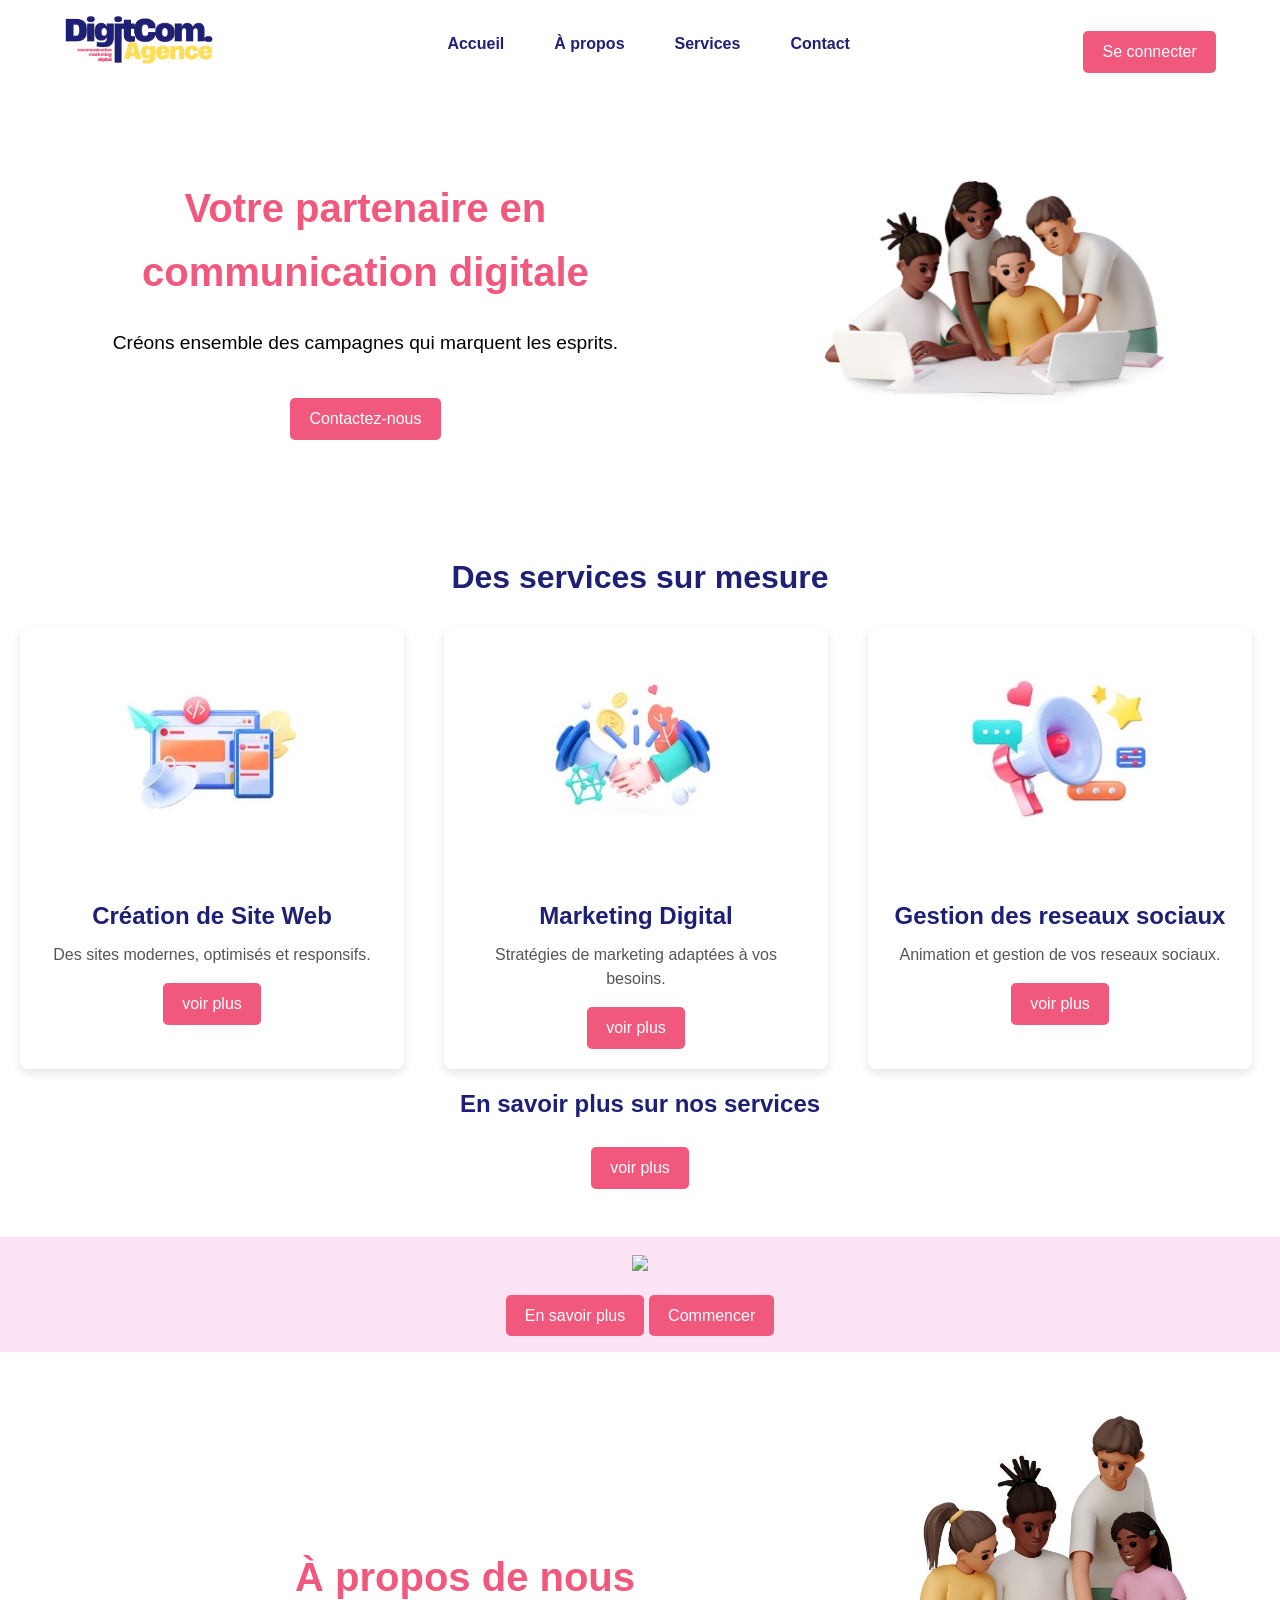
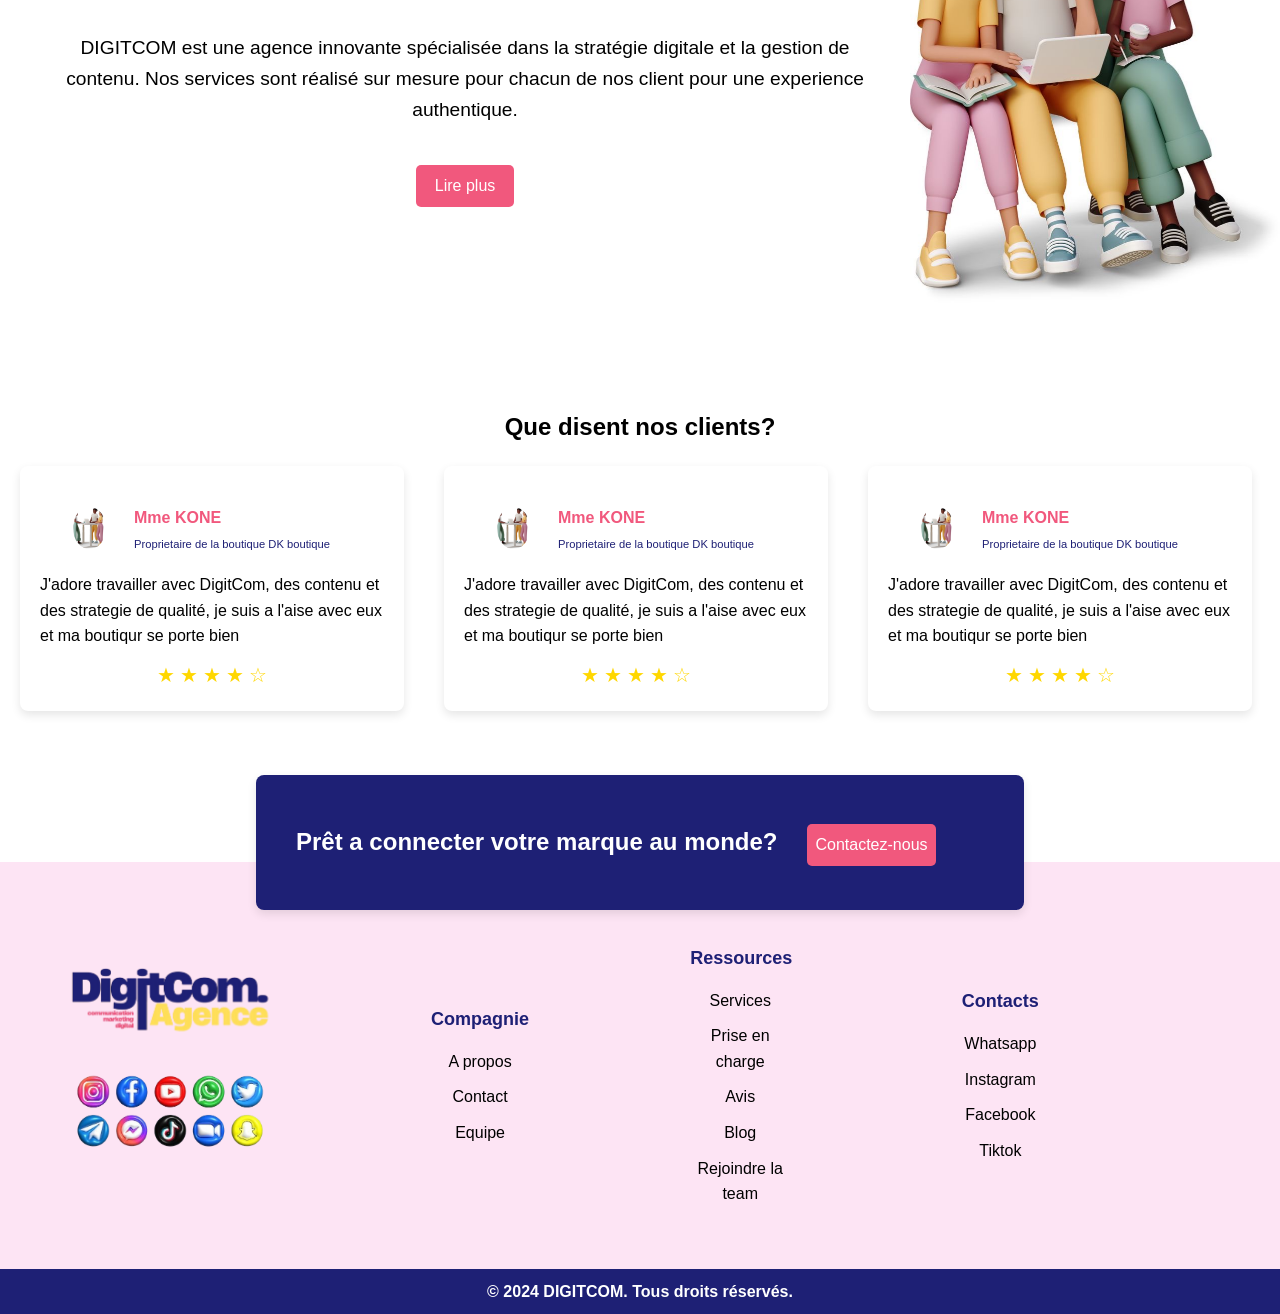
==== index.html @ d57ee817 "Update index.html" ====
<!DOCTYPE html> 
<html lang="fr"> 
  <head> 
    <meta charset="UTF-8"> 
    <meta name="viewport" content="width=device-width, initial-scale=1.0"> 
    <title>DIGITCOM - Agence de Communication</title> 
    <link rel="stylesheet" href="styles.css"> 
  </head> 
  <body> 
    <header> 
      <div class="menu"> 
        <div class="logo">
          <img src="images/logo.png" alt="logo">
        </div>

        <nav> 
        <ul class="nav-links"> 
          <li><a href="#home">Accueil</a></li> 
          <li><a href="about.html">À propos</a></li> 
          <li><a href="#services">Services</a></li> 
          <li><a href="#contact">Contact</a></li> 
           <li class="nav-link-mobile"><a href="#Connexion">Se connecter</a></li>
        </ul> 
        </nav> 
        <a href="#contact" class="btn">Se connecter</a>
        <button class="menu-toggle" aria-label="Toggle Menu">&#9776;</button>
      </div> 
    </header> 
    <section id="home"> 
      <div class="animate-drop">
      <div class="hero"> 
        <div class="banniere">
          <h2>Votre partenaire en communication digitale</h2> 
          <p>Créons ensemble des campagnes qui marquent les esprits.</p>
          <a href="#contact" class="btn">Contactez-nous</a>
        </div>
        <div class="cover">
          <img src="images/cover1.JPG" alt="cover1" class="img-animate">
        </div>
      </div> 
      </div>
    </section> 

    <section id="services">
      <div class="container">
        <h2>Des services sur mesure</h2>
          <div class="card-container">
            <div class="horizontal-scroll">
              <div class="card">
                <img src="images/csi.JPG" alt="siteweb" class="img-animate">
                <h3>Création de Site Web</h3>
                <p>Des sites modernes, optimisés et responsifs.</p>
                <a href="creation-de-site-web.html" class="btn">voir plus</a>
              </div>
              <div class="card">
                <img src="images/md.JPG" alt="marketing digital" class="img-animate">
                <h3>Marketing Digital</h3>
                <p>Stratégies de marketing adaptées à vos besoins.</p>
                <a href="marketing.html" class="btn">voir plus</a>
              </div>
              <div class="card">
                <img src="images/smm.JPG" alt="social média management" class="img-animate">
                <h3>Gestion des reseaux sociaux</h3>
                <p>Animation et gestion de vos reseaux sociaux.</p>
                <a href="gestion-des-reseaux-sociaux.html" class="btn">voir plus</a>
              </div>
            </div>
          </div>
          <div class="services">
            <h3>En savoir plus sur nos services</h3>
            <a href="services.html" class="btn">voir plus</a>
          </div>
      </div>
    </section>

    <section id="prise-en-charge">
      <div class="container-cover">
        <div class="cover">
          <img src="images/cover4.png">
        </div>
          <a href="prise-en-charge.html" class="btn">En savoir plus</a>
          <a href="contact.html" class="btn">Commencer</a>
      </div>
    </section>

    <section id="about"> 
      <div class="hero"> 
        <div class="container">
          <h2>À propos de nous</h2> 
          <p>DIGITCOM est une agence innovante spécialisée dans la stratégie digitale et la gestion de contenu.
          Nos services sont réalisé sur mesure pour chacun de nos client pour une experience authentique.</p>
          <a href="#contact" class="btn">Lire plus</a>
        </div>
        <div class="cover-trois">
          <img src="images/cover3.JPG" alt="cover3" class="img-animate">
        </div>
      </div> 
    </section> 

    <section id="avis">
      <div class="avis-client">
        <h2>Que disent nos clients?</h2>
          <div class="avis-container">
            <div class="horizontal-scroll">
              <div class="card-avis">
                <div class="avis">
                  <div class="client">
                    <img src="images/logodk.jpeg" alt="logoclient">
                  </div>
                  <div class="nom-business">
                    <h3>Mme KONE</h3>
                    <p>Proprietaire de la boutique DK boutique</p>
                  </div>
                </div>
                <p>J'adore travailler avec DigitCom, des contenu et des strategie de qualité, je suis a l'aise avec eux et ma boutiqur se porte bien</p>
                <div class="rating">
                  <span class="star" data-value="1">&#9733;</span>
                  <span class="star" data-value="2">&#9733;</span>
                  <span class="star" data-value="3">&#9733;</span>
                  <span class="star" data-value="4">&#9733;</span>
                  <span class="star" data-value="5">&#9734;</span>
                </div>
              </div>
              <div class="card-avis">
                <div class="avis">
                  <div class="client">
                    <img src="images/logodk.jpeg" alt="logoclient">
                  </div>
                  <div class="nom-business">
                    <h3>Mme KONE</h3>
                    <p>Proprietaire de la boutique DK boutique</p>
                  </div>
                </div>
                <p>J'adore travailler avec DigitCom, des contenu et des strategie de qualité, je suis a l'aise avec eux et ma boutiqur se porte bien</p>
                <div class="rating">
                  <span class="star" data-value="1">&#9733;</span>
                  <span class="star" data-value="2">&#9733;</span>
                  <span class="star" data-value="3">&#9733;</span>
                  <span class="star" data-value="4">&#9733;</span>
                  <span class="star" data-value="5">&#9734;</span>
                </div>
              </div>
              <div class="card-avis">
                <div class="avis">
                  <div class="client">
                    <img src="images/logodk.jpeg" alt="logoclient">
                  </div>
                  <div class="nom-business">
                    <h3>Mme KONE</h3>
                    <p>Proprietaire de la boutique DK boutique</p>
                  </div>
                </div>
                <p>J'adore travailler avec DigitCom, des contenu et des strategie de qualité, je suis a l'aise avec eux et ma boutiqur se porte bien</p>
                <div class="rating">
                  <span class="star" data-value="1">&#9733;</span>
                  <span class="star" data-value="2">&#9733;</span>
                  <span class="star" data-value="3">&#9733;</span>
                  <span class="star" data-value="4">&#9733;</span>
                  <span class="star" data-value="5">&#9734;</span>
                </div>
              </div>
            </div>
          </div>
      </div>
    </section>

    <section id="contactez-nous">
      <div class="contact-container">
        <div class="card-contact">
          <div class= "hero">
            <h3>Prêt a connecter votre marque au monde?</h3>
            <a href="contact.html" class="btn">Contactez-nous</a>
          </div>
        </div>
      </div>
    </section>
    
    <section id="contact">
      <div class="contactus-container">
      <div class="hero"> 
        <div class="reseaux">
          <img src="images/logo.png" alt="logo" class="img-animate">
          <img src="images/reseaux.png" alt="reseaux">
        </div>
        <div class="compagnie">
          <h3>Compagnie</h3>
          <a href="a-propos.html">A propos</a>
          <a href="contact.html">Contact</a>
          <a href="equipe.html">Equipe</a>
        </div>
        <div class="ressources">
          <h3>Ressources</h3>
          <a href="services.html">Services</a>
          <a href="prise-en-charge.html">Prise en charge</a>
          <a href="avis.html">Avis</a>
          <a href="blog.html">Blog</a>
          <a href="contact.html">Rejoindre la team</a>
        </div>
        <div class="contacts">
          <h3>Contacts</h3>
          <a href="#whatsapp">Whatsapp</a>
          <a href="#Instagram">Instagram</a>
          <a href="#facebook">Facebook</a>
          <a href="Tiktok">Tiktok</a>
        </div>
      </div>
      </div>
    </section>
        
    <footer> 
      <p>&copy; 2024 DIGITCOM. Tous droits réservés.</p> 
    </footer> 
    <script src="script.js"></script> 
  </body> 
</html>
---- styles.css ----
* {
  margin: 0;
  padding: 0;
  box-sizing: border-box;
}

body {
  font-family: Roboto, sans-serif;
  line-height: 1.6;
  background-color: #fff;
}

.menu {
  width: 90%;
  max-width: 1200px;
  margin: 0 auto;
  display: flex;
  align-items: center;
  justify-content: space-between;
  gap: 10px;
}

.logo img {
  width: 150px;
}

header {
  background: #fff;
  color: #000;
  padding: 15px 0;
}

header h1 {
  text-align: center;
}

header nav ul {
  display: flex;
  justify-content: center;
  list-style: none;
  padding: 0;
}

header nav ul li {
  margin: 0 15px;
  position: relative;
}

header nav ul li a {
  color: #1e2075;
  text-decoration: none;
  font-weight: bold;
  padding: 5px 0;
  transition: color 0.3s ease;
}

header nav ul li a::after {
  content: "";
  position: absolute;
  bottom: 0;
  left: 0;
  width: 0;
  height: 2px;
  background: #ffde5c;
  transition: width 0.3s ease;
}

header nav ul li a:hover::after {
  width: 100%;
}

header nav ul li a.active::after {
  width: 100%;
}

header nav ul li a.active {
  color: #ffde5c;
}

.btn {
  display: inline-block;
  margin-top: 1rem;
  padding: 0.5rem 1.2rem;
  background: #f1587d;
  color: #fff;
  text-decoration: none;
  border-radius: 5px;
}

.btn:hover {
  background: #c0113d;
  transform: scale(1.05);
}

.btn:active {
  transform: scale(0.95);
  background-color: #ffde5c;
}

.hero {
  text-align: center;
  padding: 2rem 0;
  background: url('hero.jpg') no-repeat center center/cover;
  color: #000;
  display: flex;
  align-items: center;
  justify-content: space-between;
  gap: 10px;
  margin-left: 30px;
}

.hero h2 {
  font-size: 2.5rem;
  margin-bottom: 1rem;
  color: #f1587d;
  margin: 1.5rem;

}

.hero p {
  font-size: 1.2rem;
  color: #000;
  margin: 1.5rem;
}

.hero img {
  width: 100%;
  opacity: 0;
  transform: translateY(-50px) scale(0.9);
  animation: imageDropEffect 3s ease forwards;
}

@keyframes imageDropEffect {
  from {
    opacity: 0;
    transform: translateY(-50px) scale(0.9);
  }
  to {
    opacity: 1;
    transform: translateY(0) scale(1);
  }
}

section {
  padding: 2rem 0;
}

h2 {
  text-align: center;
  margin-bottom: 1rem;
}

/* Section de services */
#services {
  padding: 2rem 0;
  background-color: #fff; /* Fond léger */
  text-align: center;
}

#services h2 {
  margin-bottom: 1.5rem;
  font-size: 2rem;
  color: #1e2075;
}

#services h3 {
  margin-bottom: 0.5rem;
  font-size: 1.5rem;
  color: #1e2075;
  margin-top: 1rem;
}

/* Conteneur des cartes */
.card-container {
  display: grid;
  grid-template-columns: repeat(auto-fit, minmax(100px, 3fr)); /* Responsive */
  gap: 20px; /* Espace entre les cartes */
  margin-top: 20px;
}

/* Style des cartes */
.card {
  background: #fff;
  padding: 20px;
  border-radius: 8px;
  box-shadow: 0 4px 10px rgba(0, 0, 0, 0.1); /* Ombre légère */
  transition: transform 0.3s ease, box-shadow 0.3s ease; /* Animation */
}

.card img {
  width: 70%;
  opacity: 0;
  transform: translateY(-50px) scale(0.9);
  animation: imageDropEffect 3s ease forwards;
}

@keyframes imageDropEffect {
  from {
    opacity: 0;
    transform: translateY(-50px) scale(0.9);
  }
  to {
    opacity: 1;
    transform: translateY(0) scale(1);
  }
}

/* Titre de la carte */
.card h3 {
  margin-bottom: 10px;
  font-size: 1.5rem;
  color: #f04;
}

/* Texte de la carte */
.card p {
  color: #555;
  font-size: 1rem;
  line-height: 1.5;
}

/* Effet au survol */
.card:hover {
  transform: translateY(-10px); /* Légère élévation */
  box-shadow: 0 8px 20px rgba(0, 0, 0, 0.2); /* Ombre plus intense */
}

.horizontal-scroll {
  display: flex;
  overflow-x: none; /* Permet le défilement horizontal */
}

/* Cartes des services */
.horizontal-scroll .card {
  flex: 0 0 30%; /* Largeur de chaque carte */
  background: #fff;
  border-radius: 8px;
  padding: 20px;
  box-shadow: 0 4px 10px rgba(0, 0, 0, 0.1);
  scroll-snap-align: center; /* Alignement au centre */
  transition: transform 0.3s ease;
  margin-right: 20px;
  margin-left: 20px;
 
}

#prise-en-charge {
  background: #FDE4F4;
  padding: 1rem 0;
  text-align: center;
}

.container {
  text-align: center;
  padding: 1rem 0;
  color: #000;
  display: block;
  align-items: center;
}

.cover img {
  width: 60%
}

.container img {
  width: 60%;
  height: auto;
  margin-bottom: 20px;
  opacity: 0;
  transform: translateY(50px);
  transition: opacity 15s ease-out, transform 15s ease-out;
}

/* Détecte lorsque l'image est dans la fenêtre */
.container img.in-viewport {
  opacity: 1;
  transform: translateY(0);
}


/* Conteneur des cartes */
.avis-container {
  display: grid;
  grid-template-columns: repeat(auto-fit, minmax(100px, 3fr)); /* Responsive */
  gap: 20px; /* Espace entre les cartes */
  margin-top: 20px;
}

/* Cartes de base (avant animation) */
.card-avis {
  width: 30%;
  background: #fff;
  padding: 20px;
  border-radius: 8px;
  box-shadow: 0 4px 10px rgba(0, 0, 0, 0.1); /* Ombre légère */
  transition: transform 0.3s ease, box-shadow 0.3s ease; /* Animation */
  opacity: 0; /* Caché initialement */
  transform: translateY(-50px); /* Déplacé vers le haut */
  animation: dropEffect 0.6s ease forwards; /* Animation d'apparition */
  margin-left: 0px;
 
}

/* Ajout d'un délai pour chaque carte */
.card-avis:nth-child(1) {
  animation-delay: 0.2s;
}
.card-avis:nth-child(2) {
  animation-delay: 0.4s;
}
.card-avis:nth-child(3) {
  animation-delay: 0.6s;
}

/* Animation "dépôt" */
@keyframes dropEffect {
  from {
    opacity: 0;
    transform: translateY(-50px); /* Départ plus haut */
  }
  to {
    opacity: 1;
    transform: translateY(0); /* Arrêt à la position normale */
  }
}

.avis {
  text-align: center;
  padding: 1rem 0;
  color: #1e2075;
  display: flex;
  align-items: center;
  justify-content: space-between;
  gap: 5px;
  margin-left: 10px;
}

.client img {
  width: 10%;
  border-radius: 100%;
  margin-left: -250px;
  margin-top: 5px;
}

.nom-business h3 {
  text-align: left;
  font-size: 1rem;
  color: #f1587d;
  margin-bottom: 5px;
  margin-left: -250px;
}

.nom-business p {
  text-align: left;
  font-size: 0.7rem;
  color: #1e2075;
  margin-left: -250px;
}

/* Conteneur pour les étoiles */
.rating {
  display: flex;
  gap: 5px; /* Espacement entre les étoiles */
  justify-content: center;
  margin-top: 10px;
}

/* Étoiles */
.star {
  font-size: 20px;
  color: #ffd700; /* Couleur or pour les étoiles remplies */
  cursor: pointer; /* Curseur interactif */
  transition: transform 0.2s ease;
}

.horizontal-scroll {
  display: flex;
  overflow-x: none; /* Permet le défilement horizontal */
}

/* Cartes des services */
.horizontal-scroll .card-avis {
  flex: 0 0 30%; /* Largeur de chaque carte */
  background: #fff;
  border-radius: 8px;
  padding: 20px;
  box-shadow: 0 4px 10px rgba(0, 0, 0, 0.1);
  scroll-snap-align: center; /* Alignement au centre */
  transition: transform 0.3s ease;
  margin-right: 20px;
  margin-left: 20px;

}

.contact-container {
  display: flex; /* Active Flexbox */
  justify-content: center; /* Centre horizontalement */
  align-items: left; /* Centre verticalement */
}

.card-contact {
  width: 60%;
  background: #1e2075;
  padding: 10px;
  border-radius: 8px;
  box-shadow: 0 4px 10px rgba(0, 0, 0, 0.1); /* Ombre légère */
  display: flex; /* Active Flexbox */
  align-items: left; /* Centre verticalement */
  height: 15vh; /* Hauteur égale à la taille de la fenêtre */
}

.card-contact h3 {
  margin-bottom: 0;
  font-size: 1.5rem;
  color: #fff;
}

.card-contact .btn {
  margin-top: 5px;
  padding: 0.5rem;
  background: #f1587d;
  color: #fff;
  text-decoration: none;
  border-radius: 5px;
  margin-left: 20px;
}

.card-contact .btn:hover {
  background: #c0113d;
  transform: scale(1.05);
}

/* Section Contact */
#contact {
  background-color: #fde4f4; /* Couleur de fond douce */
  padding: 20px 20px;
  margin-top: -80px;
}

/* Conteneur principal */
.contactus-container {
  max-width: 1200px;
  margin: 0 auto; /* Centrer la section */
  display: flex;
  justify-content: space-between;
  flex-wrap: wrap; /* S'adapte aux petits écrans */
  gap: 10px;
}

/* Section réseaux */
.reseaux img {
  display: block;
  max-width: 200px; /* Taille des images */
  margin-bottom: 10px;
}

.reseaux img:last-child {
  max-width: 200px; /* Image des réseaux */
}

/* Colonnes (compagnie, ressources) */
.compagnie, .ressources, .contacts {
  flex: 1;
  min-width: 200px; /* Largeur minimale pour les petits écrans */
}

.compagnie h3 {
  font-size: 18px;
  font-weight: bold;
  margin-bottom: 15px;
  color: #1e2075;
  margin-left: 150px;
  margin-top: 30px;
}

.contacts h3 {
  font-size: 18px;
  font-weight: bold;
  margin-bottom: 15px;
  color: #1e2075;
  margin-left: 150px;
  margin-top: 30px;
}

.ressources h3 {
  font-size: 18px;
  font-weight: bold;
  margin-bottom: 15px;
  color: #1e2075;
  margin-left: 150px;
  margin-top: 30px;
}

.compagnie a, .ressources a, .contacts a {
  display: block;
  font-size: 16px;
  color: #000;
  text-decoration: none;
  margin-bottom: 10px;
  transition: color 0.3s ease;
  margin-left: 150px;
}

.compagnie a:hover, .ressources a:hover, .contacts a:hover {
  color: #ffd700; /* Changement de couleur au survol */
}

form label {
  display: block;
  margin: 0.5rem 0;
}

form input,
form textarea,
form button {
  width: 100%;
  padding: 0.8rem;
  margin: 0.5rem 0;
}

/* Style par défaut pour le menu */
.menu-toggle {
  display: none; /* Caché sur les grands écrans */
  background: none;
  border: none;
  font-size: 1.8rem;
  cursor: pointer;
}

/* Par défaut, le lien spécial est masqué */
.nav-link-mobile {
  display: none;
}

.nav-links {
  display: flex;
  gap: 20px;
  list-style: none;
}

footer {
  text-align: center;
  padding: 10px;
  background: #1e2075;
  color: #fff;
  font-weight: bold;
 
}

/* MÉDIA QUERY POUR LES PETITS ÉCRANS (TÉLÉPHONES) */
@media (max-width: 768px) {
  /* Général : Ajustement des marges */
  body {
    font-size: 16px; /* Assurez une taille de texte lisible */
    margin: 0;
    padding: 0;
  }

  @media (max-width: 768px) {
    /* Style du menu */
    .nav-links {
      display: flex;
      flex-direction: column; /* Empile les éléments */
      align-items: center;
      position: absolute;
      top: 60px;
      right: 0;
      width: 200px;
      background-color: #fff;
      box-shadow: 0 4px 10px rgba(0, 0, 0, 0.1);
      overflow: hidden; /* Cache les éléments en dehors du conteneur */
      max-height: 0; /* Menu fermé par défaut */
      transition: max-height 1.5s ease; /* Transition pour l'effet de déroulement */
      z-index: 100;
    }

    .nav-links.active {
      max-height: 500px; /* Menu déroulé (ajustez la hauteur si nécessaire) */
    }

    .nav-links li {
      opacity: 0; /* Éléments invisibles par défaut */
      transform: translateY(-10px); /* Décalage vers le haut */
      animation: slideIn 0.3s ease forwards; /* Animation d'entrée */
    }

    .nav-links li:nth-child(1) {
      animation-delay: 0.1s;
    }
    .nav-links li:nth-child(2) {
      animation-delay: 0.2s;
    }
    .nav-links li:nth-child(3) {
      animation-delay: 0.3s;
    }
    .nav-links li:nth-child(4) {
      animation-delay: 0.4s;
    }

    /* Animation pour faire glisser les éléments */
    @keyframes slideIn {
      from {
        opacity: 0;
        transform: translateY(-10px);
      }
      to {
        opacity: 1;
        transform: translateY(0);
      }
    }

    /* Bouton toggle */
    .menu-toggle {
      display: none;
      background: none;
      border: none;
      font-size: 1.8rem;
      cursor: pointer;
    }

    @media (max-width: 768px) {
      .menu-toggle {
        display: block;
        color: #1e2075;
        width: 50px;
       
       
      }
      .nav-links {
        width: 100%; /* Menu plein écran sur mobile */
        height: 100%;
        text-align: left;
      }
    }

    /* Afficher uniquement sur les petits écrans */
    @media (max-width: 768px) {
      .nav-link-mobile {
        display: block;
      }
    }

  /* Header */
  header h1 {
    font-size: 1.8rem; /* Réduire le titre */
    text-align: center;
  }

  header nav ul {
    flex-direction: column; /* Empile les liens verticalement */
    align-items: center;
    gap: 10px;
  }

  header .btn {
    display: none;
  }

  /* Hero Section */
  .hero h2 {
    font-size: 1.2rem; /* Réduire le titre */
    line-height: 1;
    text-align: left;
  }

  .hero p {
    font-size: 0.7rem; /* Texte plus petit */
    color: #000;
    text-align: left;
  }

  .hero .btn {
    font-size: 0.7rem;
    padding: 5px 10px; /* Réduire la taille du bouton */
  }

  .btn {
    font-size: 0.7rem;
    padding: 5px 10px; /* Réduire la taille du bouton */
  }

  /* Section Services */
  #services h2 {
    font-size: 1.8rem;
  }

  .card-container {
    grid-template-columns: 1fr; /* Une seule carte par ligne */
  }

  .card h3 {
    font-size: 1.2rem; /* Réduire le titre des cartes */
  }

  .card p {
    font-size: 0.9rem;
  }

    /* Conteneur pour le défilement horizontal */
    .horizontal-scroll {
      display: flex;
      overflow-x: auto; /* Permet le défilement horizontal */
      gap: 20px; /* Espace entre les cartes */
      scroll-snap-type: x mandatory; /* Défilement fluide */
      padding-bottom: 10px;
    }

    /* Cartes des services */
    .horizontal-scroll .card {
      flex: 0 0 80%; /* Largeur de chaque carte */
      background: #fff;
      border-radius: 8px;
      padding: 20px;
      box-shadow: 0 4px 10px rgba(0, 0, 0, 0.1);
      scroll-snap-align: center; /* Alignement au centre */
      transition: transform 0.3s ease;
    }
  
    /* Effet de survol */
    .horizontal-scroll .card:hover {
      transform: scale(1.05);
    }
  
    .cover img {
      width: 80%;
    }

    /* Conteneur des cartes */
    .avis-container {
      display: grid;
      grid-template-columns: repeat(auto-fit, minmax(100px, 3fr)); /* Responsive */
      gap: 20px; /* Espace entre les cartes */
      margin-top: 20px;
    }

    /* Cartes de base (avant animation) */
    .card-avis {
      width: 30%;
      background: #fff;
      padding: 20px;
      border-radius: 8px;
      box-shadow: 0 4px 10px rgba(0, 0, 0, 0.1); /* Ombre légère */
      transition: transform 0.3s ease, box-shadow 0.3s ease; /* Animation */
      opacity: 0; /* Caché initialement */
      transform: translateY(-50px); /* Déplacé vers le haut */
      animation: dropEffect 0.6s ease forwards; /* Animation d'apparition */
      margin-left: 0px;

    }

    /* Ajout d'un délai pour chaque carte */
    .card-avis:nth-child(1) {
      animation-delay: 0.2s;
    }
    .card-avis:nth-child(2) {
      animation-delay: 0.4s;
    }
    .card-avis:nth-child(3) {
      animation-delay: 0.6s;
    }

    /* Animation "dépôt" */
    @keyframes dropEffect {
      from {
        opacity: 0;
        transform: translateY(-50px); /* Départ plus haut */
      }
      to {
        opacity: 1;
        transform: translateY(0); /* Arrêt à la position normale */
      }
    }

    .avis {
      text-align: center;
      padding: 1rem 0;
      color: #1e2075;
      display: flex;
      align-items: center;
      justify-content: space-between;
      gap: 5px;
      margin-left: 10px;
    }

    .client img {
      width: 10%;
      border-radius: 100%;
      margin-left: -250px;
      margin-top: 5px;
    }

    .nom-business h3 {
      text-align: left;
      font-size: 1rem;
      color: #f1587d;
      margin-bottom: 5px;
      margin-left: -250px;
    }

    .nom-business p {
      text-align: left;
      font-size: 0.7rem;
      color: #1e2075;
      margin-left: -250px;
    }

    /* Conteneur pour les étoiles */
    .rating {
      display: flex;
      gap: 5px; /* Espacement entre les étoiles */
      justify-content: center;
      margin-top: 10px;
    }

    /* Étoiles */
    .star {
      font-size: 20px;
      color: #ffd700; /* Couleur or pour les étoiles remplies */
      cursor: pointer; /* Curseur interactif */
      transition: transform 0.2s ease;
    }

    /* Cartes des avis */
    .horizontal-scroll .card-avis {
      flex: 0 0 80%; /* Largeur de chaque carte */
      background: #fff;
      border-radius: 8px;
      padding: 20px;
      box-shadow: 0 4px 10px rgba(0, 0, 0, 0.1);
      scroll-snap-align: center; /* Alignement au centre */
      transition: transform 0.3s ease;
    }

    /* Effet de survol */
    .horizontal-scroll .card-avis:hover {
      transform: scale(1.05);
    }

    .contact-container {
      display: flex; /* Active Flexbox */
      justify-content: center; /* Centre horizontalement */
      align-items: left; /* Centre verticalement */
    }

    .card-contact {
      width: 90%;
      background: #1e2075;;
      padding: 10px;
      border-radius: 8px;
      box-shadow: 0 4px 10px rgba(0, 0, 0, 0.1); /* Ombre légère */
      display: flex; /* Active Flexbox */
      align-items: center; /* Centre verticalement */
      height: 12vh; /* Hauteur égale à la taille de la fenêtre */
    }

    .card-contact h3 {
      margin-left: -20px;
      font-size: 0.7rem;
      color: #fff;
      text-align: left;
    }

    .card-contact .btn {
      margin-top: 5px;
      padding: 0.5rem;
      background: #f1587d;
      color: #fff;
      text-decoration: none;
      border-radius: 5px;
      margin-left: 5px;
    }

  @media (max-width: 768px) {
    .hero {
      flex-direction: row; /* Aligne tous les éléments sur une même ligne */
      overflow-x: auto; /* Ajoute un défilement horizontal si nécessaire */
      gap: 10px;
      text-align: center;
      margin-left: 10px;
    }

    .reseaux {
      flex-shrink: 0; /* Empêche les images de se réduire trop */
    }

    .compagnie, .ressources {
      flex-shrink: 0; /* Empêche les colonnes de se réduire trop */
    }
  }
   
  form input,
  form textarea,
  form button {
    font-size: 1rem; /* Ajustement des champs */
  }

  form button {
    padding: 10px; /* Taille du bouton contact */
  }

  /* Footer */
  footer p {
    font-size: 0.9rem;
  }
}
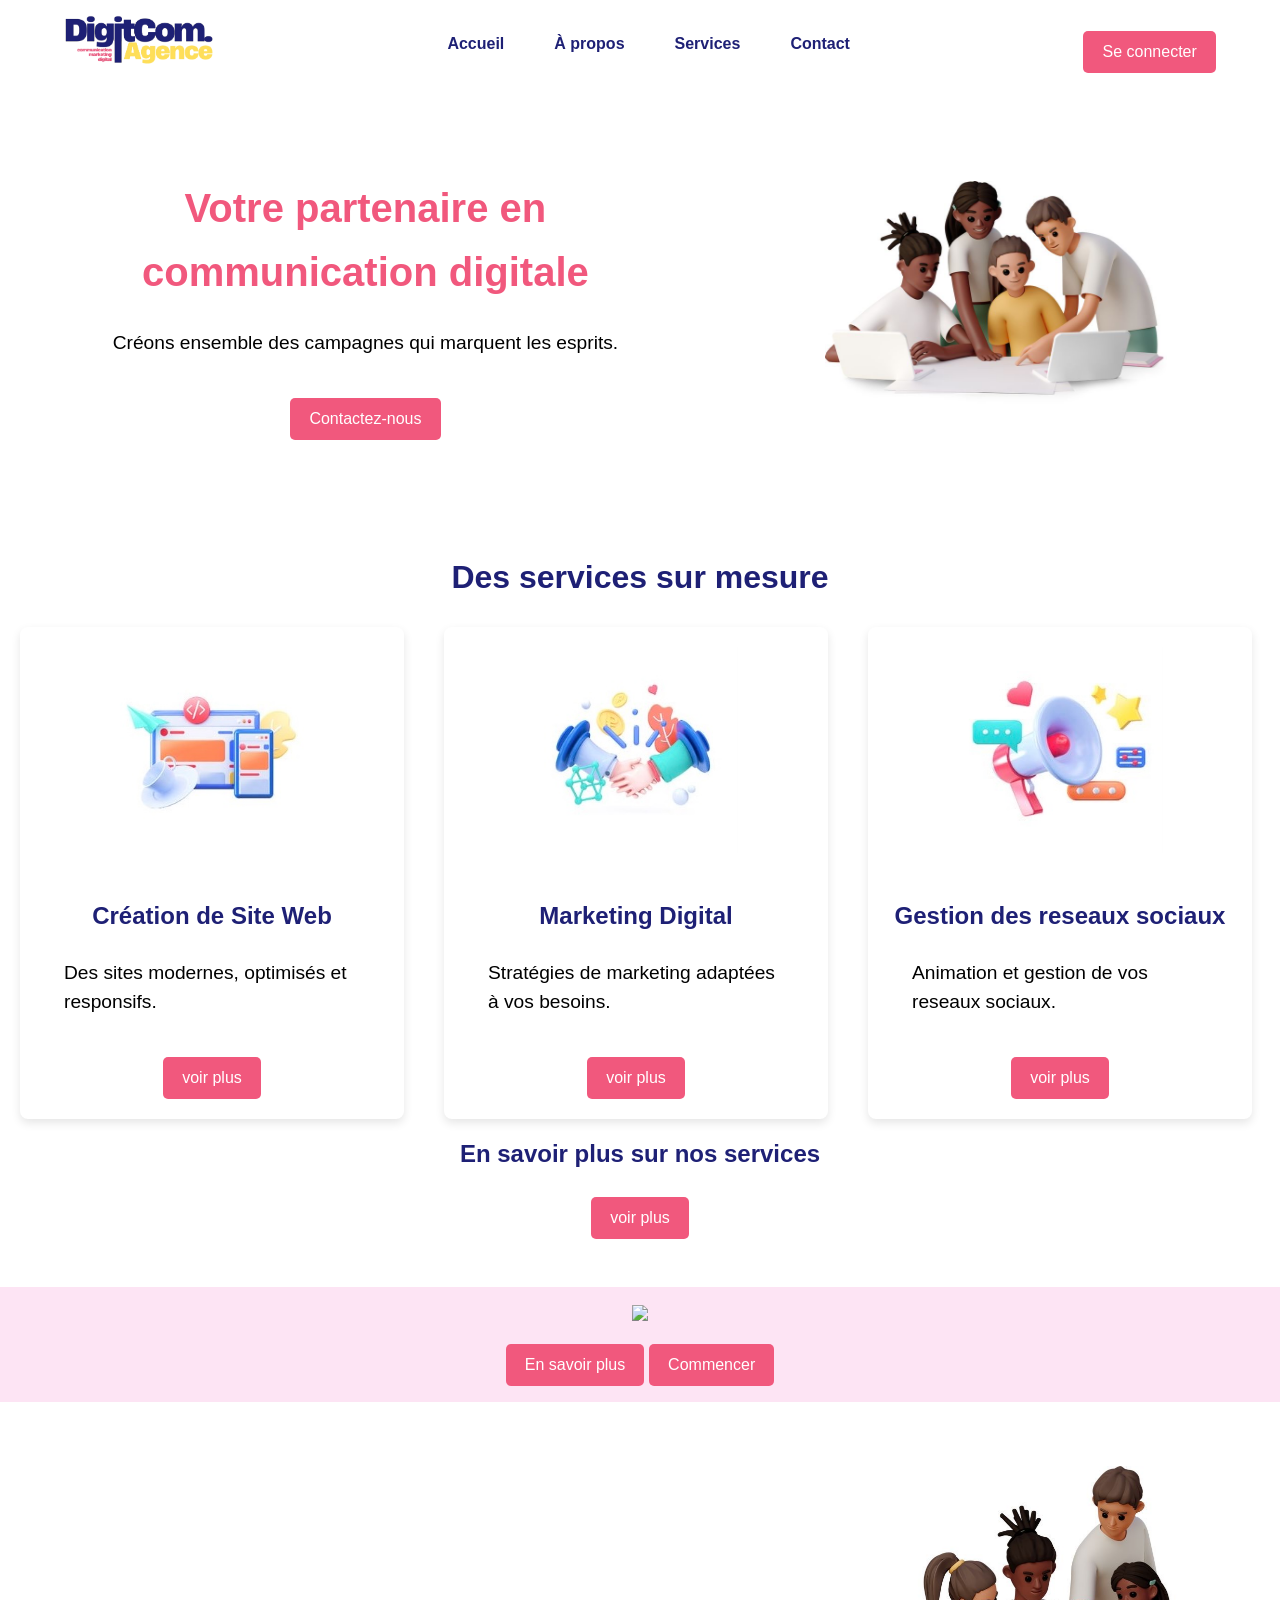
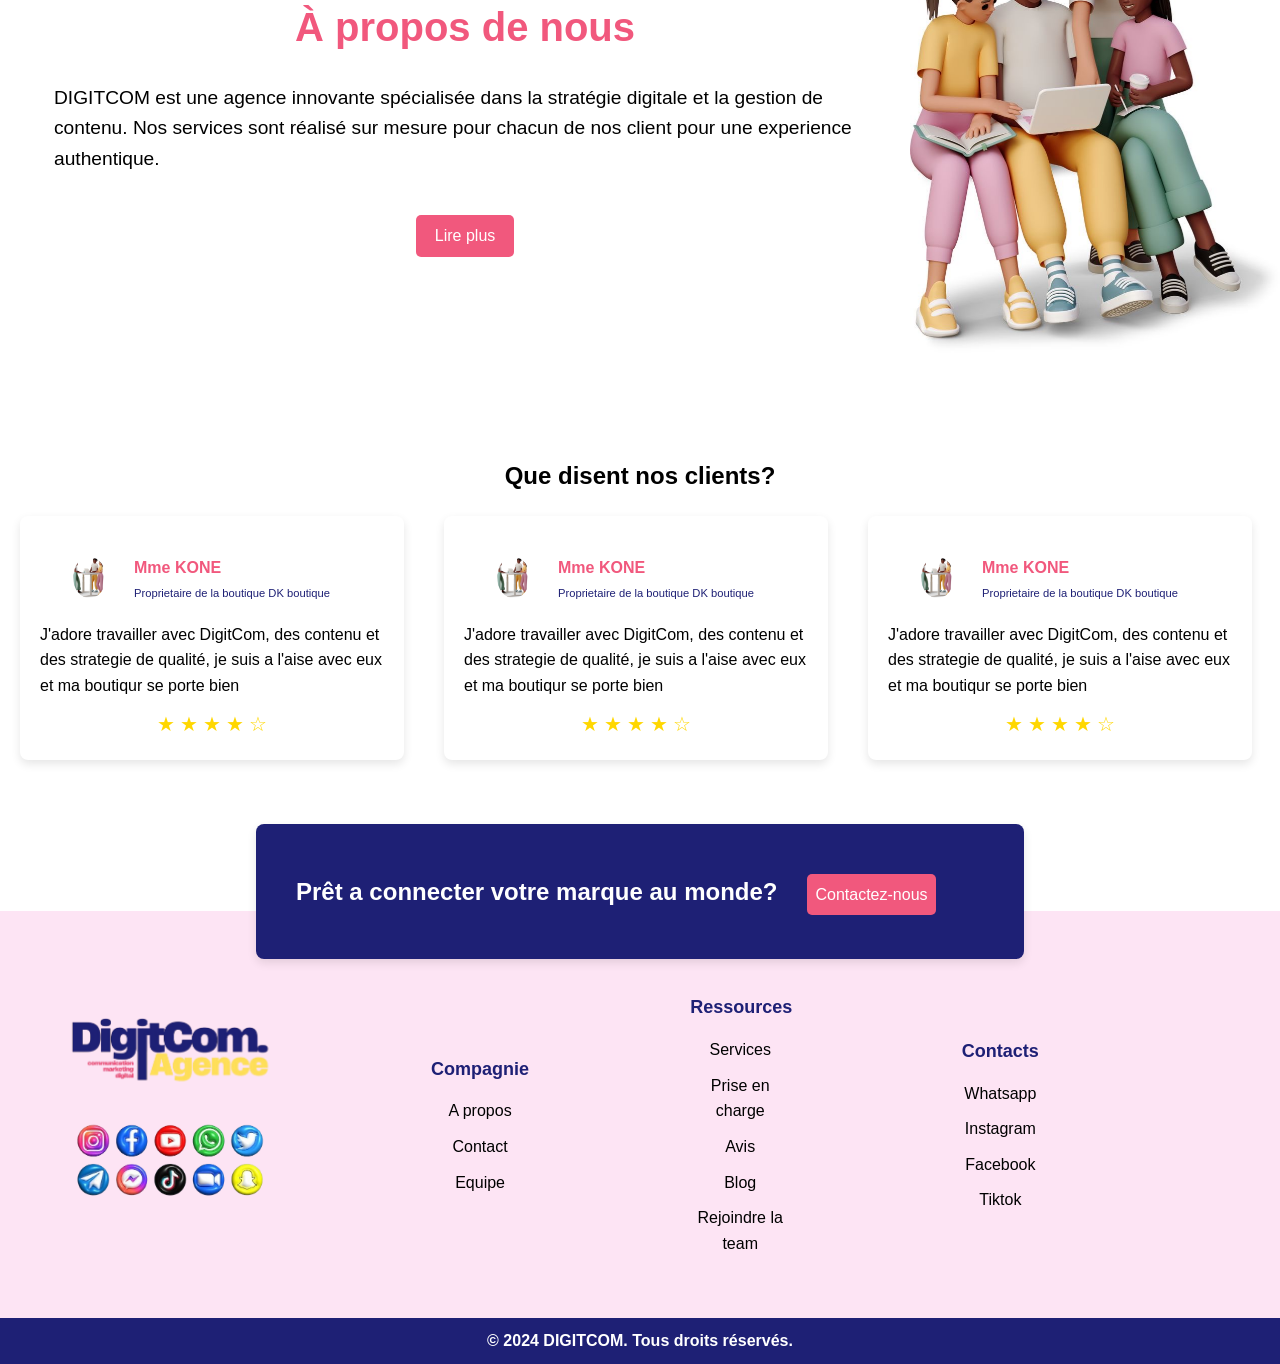
==== commit 304f06b4: "Update index.html" ====
--- a/index.html
+++ b/index.html
@@ -210,6 +210,83 @@
     <footer> 
       <p>&copy; 2024 DIGITCOM. Tous droits réservés.</p> 
     </footer> 
-    <script src="script.js"></script> 
+    
+    <script>
+      // Gestion du formulaire de contact
+document.getElementById('contact-form').addEventListener('submit', function (e) { 
+    e.preventDefault(); 
+    alert('Merci pour votre message, nous vous répondrons bientôt !'); 
+    this.reset(); 
+});
+
+// Sélection des liens de navigation pour ajouter l'état "actif" au lien cliqué
+document.addEventListener("DOMContentLoaded", function () {
+    const navLinks = document.querySelectorAll('nav ul li a');
+
+    navLinks.forEach(link => {
+        link.addEventListener('click', () => {
+            // Supprime l'état actif des autres liens
+            navLinks.forEach(link => link.classList.remove('active'));
+
+            // Ajoute l'état actif au lien cliqué
+            link.classList.add('active');
+        });
+    });
+
+    // Menu hamburger
+    const menuToggle = document.querySelector(".menu-toggle");
+    const nav = document.querySelector(".nav-links");
+
+    // Ajoute l'événement pour afficher/masquer le menu
+    menuToggle.addEventListener("click", () => {
+        nav.classList.toggle("active"); // Ajoute ou supprime la classe active
+    });
+});
+
+// Sélectionner toutes les cartes pour l'animation au défilement
+const cards = document.querySelectorAll('.card-avis');
+
+// Créer un observateur d'intersection pour les cartes
+const observer = new IntersectionObserver(
+    (entries) => {
+        entries.forEach((entry) => {
+            if (entry.isIntersecting) {
+                entry.target.style.animationPlayState = 'running'; // Lancer l'animation quand la carte est visible
+            }
+        });
+    },
+    { threshold: 0.1 } // Se déclenche lorsque 10% de la carte est visible
+);
+
+// Observer chaque carte
+cards.forEach((card) => {
+    card.style.animationPlayState = 'paused'; // Animation en pause par défaut
+    observer.observe(card);
+});
+
+// Sélectionner toutes les étoiles pour la notation
+const stars = document.querySelectorAll('.star');
+
+// Ajouter des gestionnaires d'événements pour chaque étoile
+stars.forEach((star) => {
+    star.addEventListener('click', () => {
+        const rating = star.dataset.value; // Récupère la valeur de la note (de l'étoile cliquée)
+        const parent = star.parentElement; // Trouve le conteneur des étoiles
+        const allStars = parent.querySelectorAll('.star');
+
+        // Met à jour l'état des étoiles en fonction de la note sélectionnée
+        allStars.forEach((s, index) => {
+            if (index < rating) {
+                s.innerHTML = '&#9733;'; // Étoile pleine
+            } else {
+                s.innerHTML = '&#9734;'; // Étoile vide
+            }
+        });
+
+        // Affiche la note sélectionnée dans la console (facultatif)
+        console.log(`Note sélectionnée : ${rating}`);
+    });
+});
+    </script> 
   </body> 
 </html>
--- a/styles.css
+++ b/styles.css
@@ -256,6 +256,17 @@
   color: #000;
   display: block;
   align-items: center;
+}
+
+.container p {
+  font-size: 1.2rem;
+  color: #000;
+  margin: 1.5rem;
+  text-align: left;
+}
+
+.cover-deux img {
+  width: 80%;
 }
 
 .cover img {
@@ -556,89 +567,63 @@
     padding: 0;
   }
 
-  @media (max-width: 768px) {
-    /* Style du menu */
-    .nav-links {
-      display: flex;
-      flex-direction: column; /* Empile les éléments */
-      align-items: center;
-      position: absolute;
-      top: 60px;
-      right: 0;
-      width: 200px;
-      background-color: #fff;
-      box-shadow: 0 4px 10px rgba(0, 0, 0, 0.1);
-      overflow: hidden; /* Cache les éléments en dehors du conteneur */
-      max-height: 0; /* Menu fermé par défaut */
-      transition: max-height 1.5s ease; /* Transition pour l'effet de déroulement */
-      z-index: 100;
+  /* Bouton toggle */
+  .menu-toggle {
+    display: block;
+  }
+
+  /* Style du menu */
+  .nav-links {
+    display: none;
+    flex-direction: column; /* Empile les éléments */
+    align-items: center;
+    position: absolute;
+    top: 60px;
+    right: 0;
+    width: 200px;
+    background-color: #fff;
+    box-shadow: 0 4px 10px rgba(0, 0, 0, 0.1);
+    overflow: hidden; /* Cache les éléments en dehors du conteneur */
+    max-height: 0; /* Menu fermé par défaut */
+    transition: max-height 1.5s ease; /* Transition pour l'effet de déroulement */
+    z-index: 100;
+  }
+
+  .nav-links.active {
+    max-height: 500px; /* Menu déroulé (ajustez la hauteur si nécessaire) */
+  }
+
+  .nav-links li {
+    opacity: 0; /* Éléments invisibles par défaut */
+    transform: translateY(-10px); /* Décalage vers le haut */
+    animation: slideIn 0.3s ease forwards; /* Animation d'entrée */
+  }
+
+  .nav-links li:nth-child(1) {
+    animation-delay: 0.1s;
+  }
+  
+  .nav-links li:nth-child(2) {
+    animation-delay: 0.2s;
+  }
+  .nav-links li:nth-child(3) {
+    animation-delay: 0.3s;
+  }
+  .nav-links li:nth-child(4) {
+    animation-delay: 0.4s;
+  }
+
+  /* Animation pour faire glisser les éléments */
+  @keyframes slideIn {
+    from {
+      opacity: 0;
+      transform: translateY(-10px);
     }
-
-    .nav-links.active {
-      max-height: 500px; /* Menu déroulé (ajustez la hauteur si nécessaire) */
+    to {
+      opacity: 1;
+      transform: translateY(0);
     }
-
-    .nav-links li {
-      opacity: 0; /* Éléments invisibles par défaut */
-      transform: translateY(-10px); /* Décalage vers le haut */
-      animation: slideIn 0.3s ease forwards; /* Animation d'entrée */
-    }
-
-    .nav-links li:nth-child(1) {
-      animation-delay: 0.1s;
-    }
-    .nav-links li:nth-child(2) {
-      animation-delay: 0.2s;
-    }
-    .nav-links li:nth-child(3) {
-      animation-delay: 0.3s;
-    }
-    .nav-links li:nth-child(4) {
-      animation-delay: 0.4s;
-    }
-
-    /* Animation pour faire glisser les éléments */
-    @keyframes slideIn {
-      from {
-        opacity: 0;
-        transform: translateY(-10px);
-      }
-      to {
-        opacity: 1;
-        transform: translateY(0);
-      }
-    }
-
-    /* Bouton toggle */
-    .menu-toggle {
-      display: none;
-      background: none;
-      border: none;
-      font-size: 1.8rem;
-      cursor: pointer;
-    }
-
-    @media (max-width: 768px) {
-      .menu-toggle {
-        display: block;
-        color: #1e2075;
-        width: 50px;
-       
-       
-      }
-      .nav-links {
-        width: 100%; /* Menu plein écran sur mobile */
-        height: 100%;
-        text-align: left;
-      }
-    }
-
-    /* Afficher uniquement sur les petits écrans */
-    @media (max-width: 768px) {
-      .nav-link-mobile {
-        display: block;
-      }
-    }
+  }
 
   /* Header */
   header h1 {
@@ -696,196 +681,193 @@
     font-size: 0.9rem;
   }
 
-    /* Conteneur pour le défilement horizontal */
-    .horizontal-scroll {
-      display: flex;
-      overflow-x: auto; /* Permet le défilement horizontal */
-      gap: 20px; /* Espace entre les cartes */
-      scroll-snap-type: x mandatory; /* Défilement fluide */
-      padding-bottom: 10px;
+  /* Conteneur pour le défilement horizontal */
+  .horizontal-scroll {
+    display: flex;
+    overflow-x: auto; /* Permet le défilement horizontal */
+    gap: 20px; /* Espace entre les cartes */
+    scroll-snap-type: x mandatory; /* Défilement fluide */
+    padding-bottom: 10px;
+  }
+
+  /* Cartes des services */
+  .horizontal-scroll .card {
+    flex: 0 0 80%; /* Largeur de chaque carte */
+    background: #fff;
+    border-radius: 8px;
+    padding: 20px;
+    box-shadow: 0 4px 10px rgba(0, 0, 0, 0.1);
+    scroll-snap-align: center; /* Alignement au centre */
+    transition: transform 0.3s ease;
+  }
+  
+  /* Effet de survol */
+  .horizontal-scroll .card:hover {
+    transform: scale(1.05);
+  }
+  
+  .cover img {
+    width: 80%;
+  }
+
+  /* Conteneur des cartes */
+  .avis-container {
+    display: grid;
+    grid-template-columns: repeat(auto-fit, minmax(100px, 3fr)); /* Responsive */
+    gap: 20px; /* Espace entre les cartes */
+    margin-top: 20px;
+  }
+
+  /* Cartes de base (avant animation) */
+  .card-avis {
+    width: 30%;
+    background: #fff;
+    padding: 20px;
+    border-radius: 8px;
+    box-shadow: 0 4px 10px rgba(0, 0, 0, 0.1); /* Ombre légère */
+    transition: transform 0.3s ease, box-shadow 0.3s ease; /* Animation */
+    opacity: 0; /* Caché initialement */
+    transform: translateY(-50px); /* Déplacé vers le haut */
+    animation: dropEffect 0.6s ease forwards; /* Animation d'apparition */
+    margin-left: 0px;
+  }
+
+  /* Ajout d'un délai pour chaque carte */
+  .card-avis:nth-child(1) {
+    animation-delay: 0.2s;
+  }
+  .card-avis:nth-child(2) {
+    animation-delay: 0.4s;
+  }
+  .card-avis:nth-child(3) {
+    animation-delay: 0.6s;
+  }
+
+  /* Animation "dépôt" */
+  @keyframes dropEffect {
+    from {
+      opacity: 0;
+      transform: translateY(-50px); /* Départ plus haut */
     }
-
-    /* Cartes des services */
-    .horizontal-scroll .card {
-      flex: 0 0 80%; /* Largeur de chaque carte */
-      background: #fff;
-      border-radius: 8px;
-      padding: 20px;
-      box-shadow: 0 4px 10px rgba(0, 0, 0, 0.1);
-      scroll-snap-align: center; /* Alignement au centre */
-      transition: transform 0.3s ease;
+    to {
+      opacity: 1;
+      transform: translateY(0); /* Arrêt à la position normale */
     }
-  
-    /* Effet de survol */
-    .horizontal-scroll .card:hover {
-      transform: scale(1.05);
-    }
-  
-    .cover img {
-      width: 80%;
-    }
-
-    /* Conteneur des cartes */
-    .avis-container {
-      display: grid;
-      grid-template-columns: repeat(auto-fit, minmax(100px, 3fr)); /* Responsive */
-      gap: 20px; /* Espace entre les cartes */
-      margin-top: 20px;
-    }
-
-    /* Cartes de base (avant animation) */
-    .card-avis {
-      width: 30%;
-      background: #fff;
-      padding: 20px;
-      border-radius: 8px;
-      box-shadow: 0 4px 10px rgba(0, 0, 0, 0.1); /* Ombre légère */
-      transition: transform 0.3s ease, box-shadow 0.3s ease; /* Animation */
-      opacity: 0; /* Caché initialement */
-      transform: translateY(-50px); /* Déplacé vers le haut */
-      animation: dropEffect 0.6s ease forwards; /* Animation d'apparition */
-      margin-left: 0px;
-
-    }
-
-    /* Ajout d'un délai pour chaque carte */
-    .card-avis:nth-child(1) {
-      animation-delay: 0.2s;
-    }
-    .card-avis:nth-child(2) {
-      animation-delay: 0.4s;
-    }
-    .card-avis:nth-child(3) {
-      animation-delay: 0.6s;
-    }
-
-    /* Animation "dépôt" */
-    @keyframes dropEffect {
-      from {
-        opacity: 0;
-        transform: translateY(-50px); /* Départ plus haut */
-      }
-      to {
-        opacity: 1;
-        transform: translateY(0); /* Arrêt à la position normale */
-      }
-    }
-
-    .avis {
-      text-align: center;
-      padding: 1rem 0;
-      color: #1e2075;
-      display: flex;
-      align-items: center;
-      justify-content: space-between;
-      gap: 5px;
-      margin-left: 10px;
-    }
-
-    .client img {
-      width: 10%;
-      border-radius: 100%;
-      margin-left: -250px;
-      margin-top: 5px;
-    }
-
-    .nom-business h3 {
-      text-align: left;
-      font-size: 1rem;
-      color: #f1587d;
-      margin-bottom: 5px;
-      margin-left: -250px;
-    }
-
-    .nom-business p {
-      text-align: left;
-      font-size: 0.7rem;
-      color: #1e2075;
-      margin-left: -250px;
-    }
-
-    /* Conteneur pour les étoiles */
-    .rating {
-      display: flex;
-      gap: 5px; /* Espacement entre les étoiles */
-      justify-content: center;
-      margin-top: 10px;
-    }
-
-    /* Étoiles */
-    .star {
-      font-size: 20px;
-      color: #ffd700; /* Couleur or pour les étoiles remplies */
-      cursor: pointer; /* Curseur interactif */
-      transition: transform 0.2s ease;
-    }
-
-    /* Cartes des avis */
-    .horizontal-scroll .card-avis {
-      flex: 0 0 80%; /* Largeur de chaque carte */
-      background: #fff;
-      border-radius: 8px;
-      padding: 20px;
-      box-shadow: 0 4px 10px rgba(0, 0, 0, 0.1);
-      scroll-snap-align: center; /* Alignement au centre */
-      transition: transform 0.3s ease;
-    }
-
-    /* Effet de survol */
-    .horizontal-scroll .card-avis:hover {
-      transform: scale(1.05);
-    }
-
-    .contact-container {
-      display: flex; /* Active Flexbox */
-      justify-content: center; /* Centre horizontalement */
-      align-items: left; /* Centre verticalement */
-    }
-
-    .card-contact {
-      width: 90%;
-      background: #1e2075;;
-      padding: 10px;
-      border-radius: 8px;
-      box-shadow: 0 4px 10px rgba(0, 0, 0, 0.1); /* Ombre légère */
-      display: flex; /* Active Flexbox */
-      align-items: center; /* Centre verticalement */
-      height: 12vh; /* Hauteur égale à la taille de la fenêtre */
-    }
-
-    .card-contact h3 {
-      margin-left: -20px;
-      font-size: 0.7rem;
-      color: #fff;
-      text-align: left;
-    }
-
-    .card-contact .btn {
-      margin-top: 5px;
-      padding: 0.5rem;
-      background: #f1587d;
-      color: #fff;
-      text-decoration: none;
-      border-radius: 5px;
-      margin-left: 5px;
-    }
-
-  @media (max-width: 768px) {
-    .hero {
-      flex-direction: row; /* Aligne tous les éléments sur une même ligne */
-      overflow-x: auto; /* Ajoute un défilement horizontal si nécessaire */
-      gap: 10px;
-      text-align: center;
-      margin-left: 10px;
-    }
-
-    .reseaux {
-      flex-shrink: 0; /* Empêche les images de se réduire trop */
-    }
-
-    .compagnie, .ressources {
-      flex-shrink: 0; /* Empêche les colonnes de se réduire trop */
-    }
+  }
+
+  .avis {
+    text-align: center;
+    padding: 1rem 0;
+    color: #1e2075;
+    display: flex;
+    align-items: center;
+    justify-content: space-between;
+    gap: 5px;
+    margin-left: 10px;
+  }
+
+  .client img {
+    width: 10%;
+    border-radius: 100%;
+    margin-left: -250px;
+    margin-top: 5px;
+  }
+
+  .nom-business h3 {
+    text-align: left;
+    font-size: 1rem;
+    color: #f1587d;
+    margin-bottom: 5px;
+    margin-left: -250px;
+  }
+
+  .nom-business p {
+    text-align: left;
+    font-size: 0.7rem;
+    color: #1e2075;
+    margin-left: -250px;
+  }
+
+  /* Conteneur pour les étoiles */
+  .rating {
+    display: flex;
+    gap: 5px; /* Espacement entre les étoiles */
+    justify-content: center;
+    margin-top: 10px;
+  }
+
+  /* Étoiles */
+  .star {
+    font-size: 20px;
+    color: #ffd700; /* Couleur or pour les étoiles remplies */
+    cursor: pointer; /* Curseur interactif */
+    transition: transform 0.2s ease;
+  }
+
+  /* Cartes des avis */
+  .horizontal-scroll .card-avis {
+    flex: 0 0 80%; /* Largeur de chaque carte */
+    background: #fff;
+    border-radius: 8px;
+    padding: 20px;
+    box-shadow: 0 4px 10px rgba(0, 0, 0, 0.1);
+    scroll-snap-align: center; /* Alignement au centre */
+    transition: transform 0.3s ease;
+  }
+
+  /* Effet de survol */
+  .horizontal-scroll .card-avis:hover {
+    transform: scale(1.05);
+  }
+
+  .contact-container {
+    display: flex; /* Active Flexbox */
+    justify-content: center; /* Centre horizontalement */
+    align-items: left; /* Centre verticalement */
+  }
+
+  .card-contact {
+    width: 90%;
+    background: #1e2075;
+    padding: 10px;
+    border-radius: 8px;
+    box-shadow: 0 4px 10px rgba(0, 0, 0, 0.1); /* Ombre légère */
+    display: flex; /* Active Flexbox */
+    align-items: center; /* Centre verticalement */
+    height: 12vh; /* Hauteur égale à la taille de la fenêtre */
+  }
+
+  .card-contact h3 {
+    margin-left: -20px;
+    font-size: 0.7rem;
+    color: #fff;
+    text-align: left;
+  }
+
+  .card-contact .btn {
+    margin-top: 5px;
+    padding: 0.5rem;
+    background: #f1587d;
+    color: #fff;
+    text-decoration: none;
+    border-radius: 5px;
+    margin-left: 5px;
+  }
+
+  .hero {
+    flex-direction: row; /* Aligne tous les éléments sur une même ligne */
+    overflow-x: auto; /* Ajoute un défilement horizontal si nécessaire */
+    gap: 10px;
+    text-align: center;
+    margin-left: 10px;
+  }
+
+  .reseaux {
+    flex-shrink: 0; /* Empêche les images de se réduire trop */
+  }
+
+  .compagnie, .ressources {
+    flex-shrink: 0; /* Empêche les colonnes de se réduire trop */
   }
    
   form input,
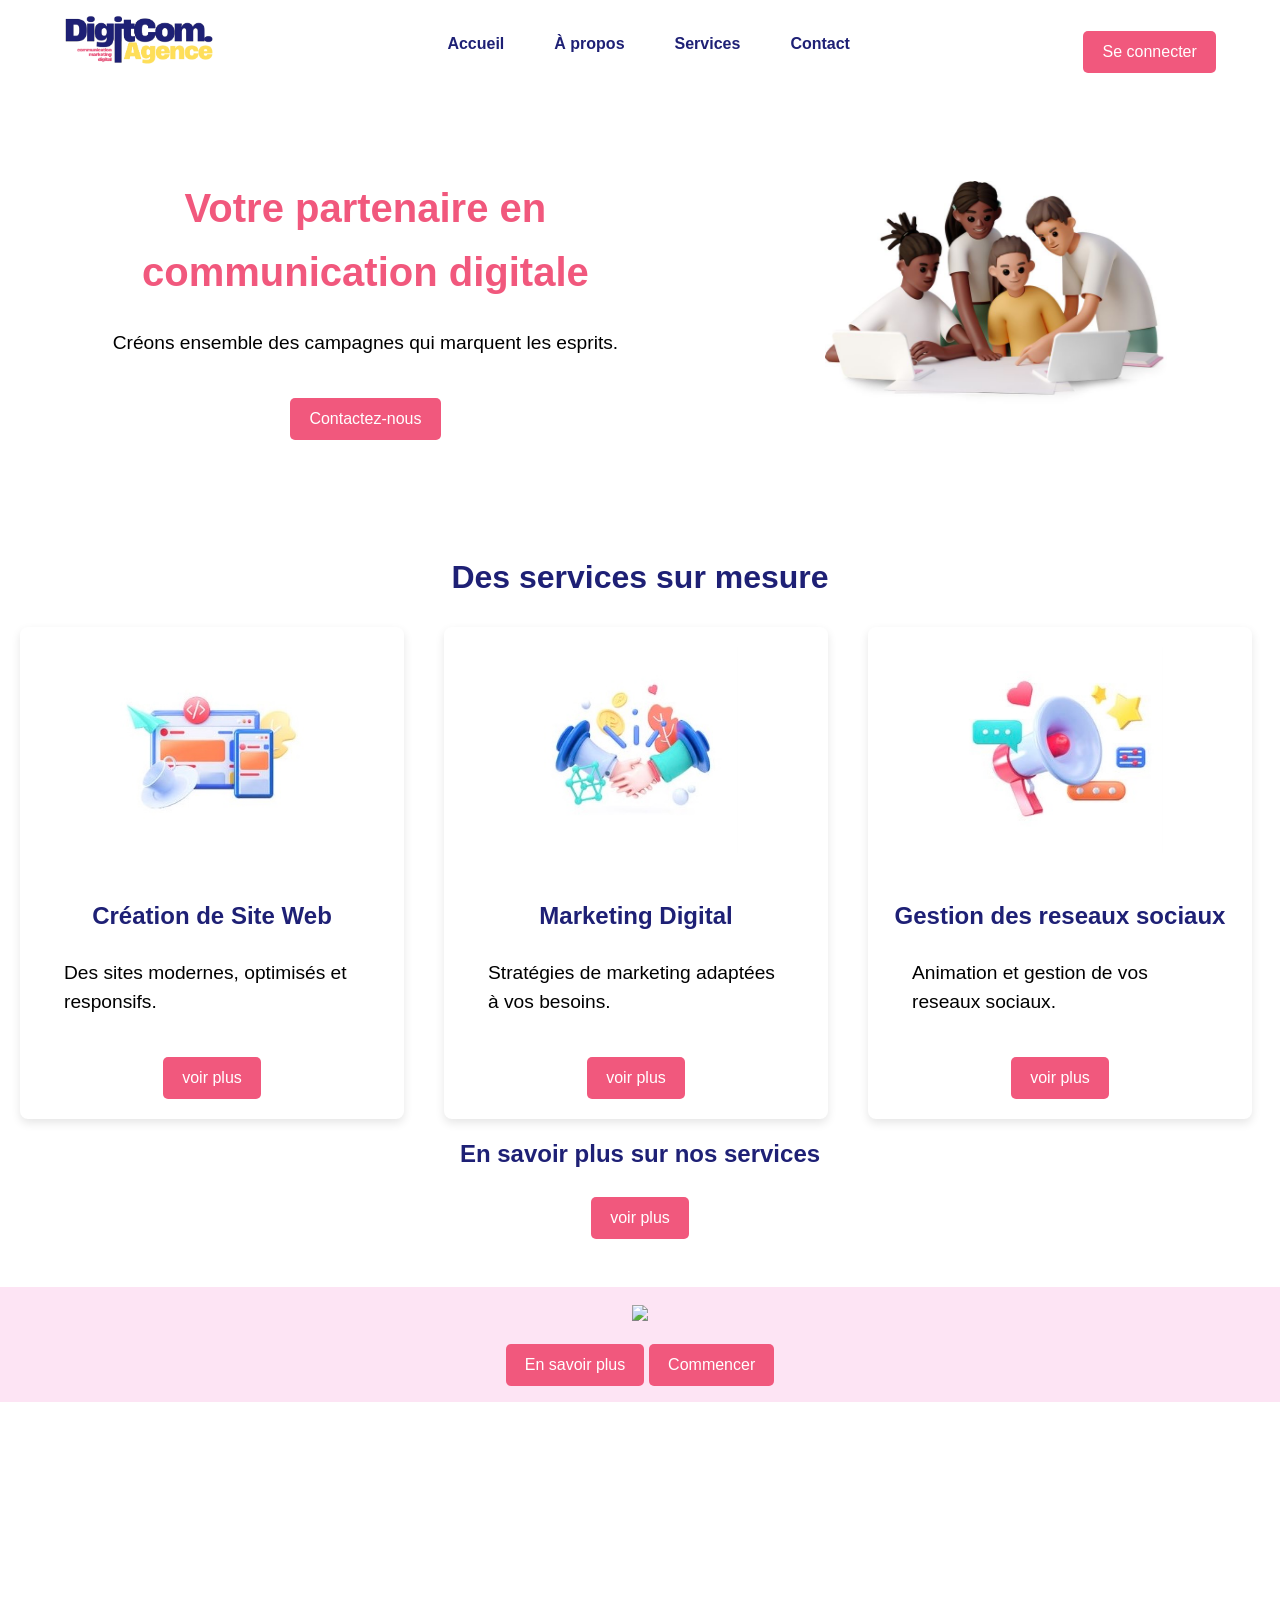
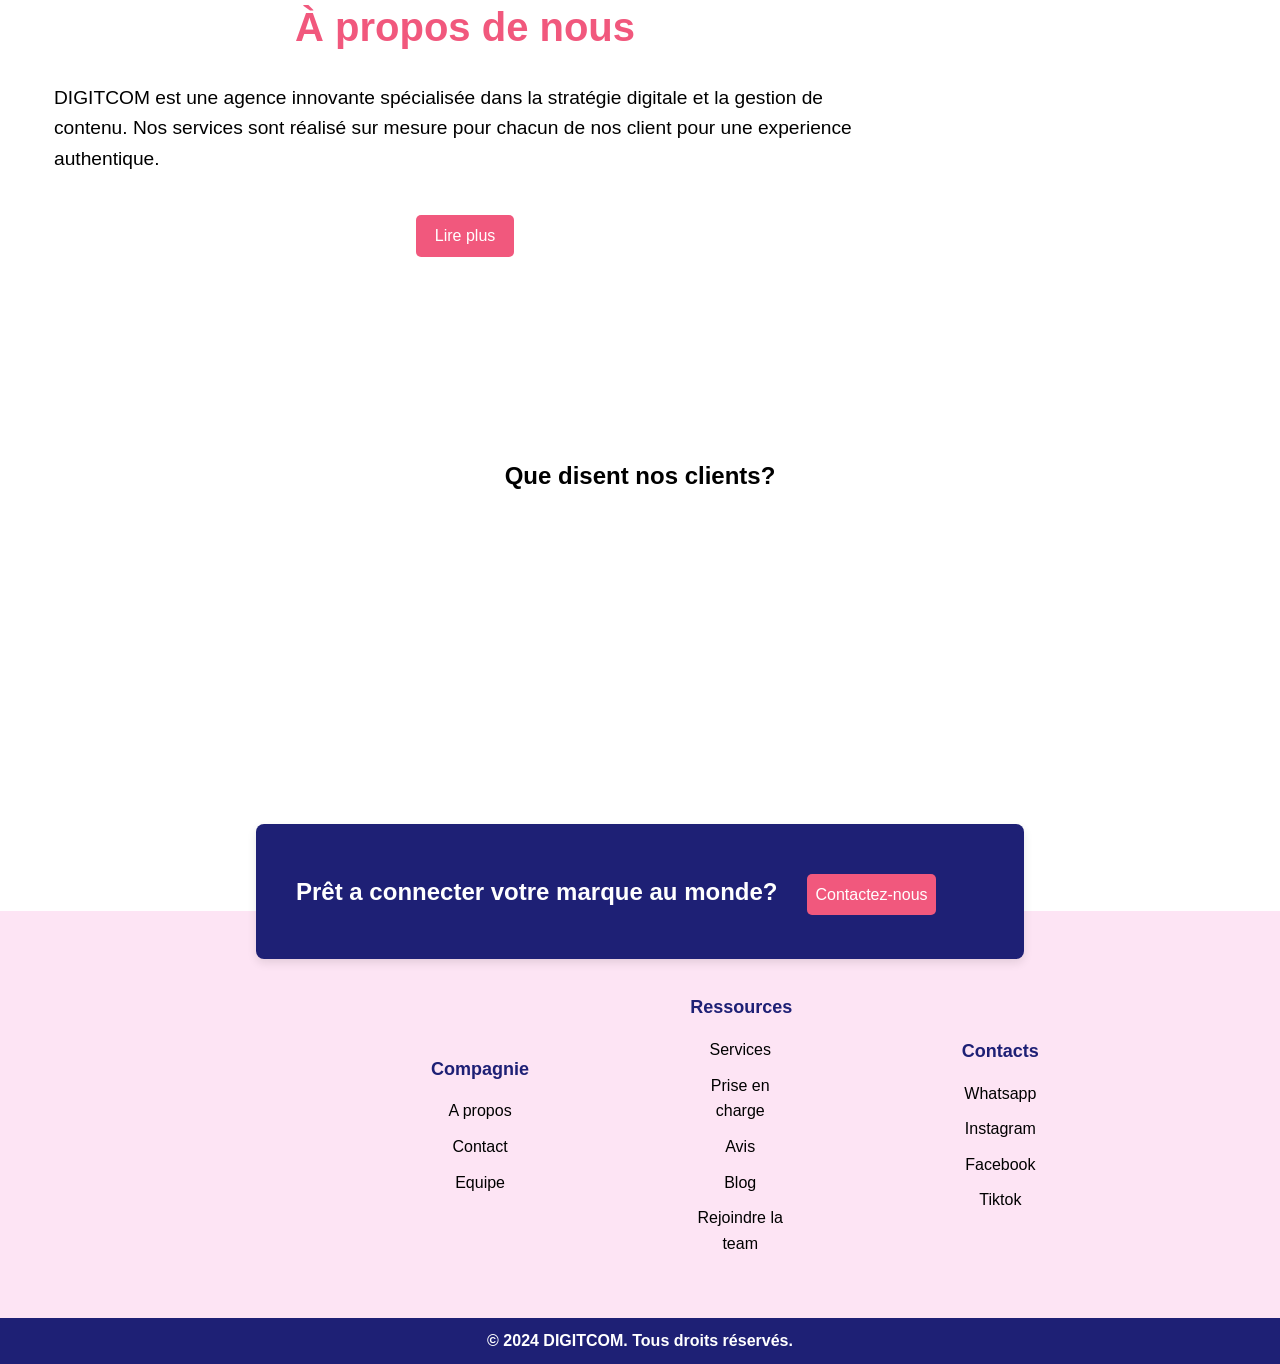
==== commit 3921a311: "Update index.html" ====
--- a/index.html
+++ b/index.html
@@ -211,82 +211,6 @@
       <p>&copy; 2024 DIGITCOM. Tous droits réservés.</p> 
     </footer> 
     
-    <script>
-      // Gestion du formulaire de contact
-document.getElementById('contact-form').addEventListener('submit', function (e) { 
-    e.preventDefault(); 
-    alert('Merci pour votre message, nous vous répondrons bientôt !'); 
-    this.reset(); 
-});
-
-// Sélection des liens de navigation pour ajouter l'état "actif" au lien cliqué
-document.addEventListener("DOMContentLoaded", function () {
-    const navLinks = document.querySelectorAll('nav ul li a');
-
-    navLinks.forEach(link => {
-        link.addEventListener('click', () => {
-            // Supprime l'état actif des autres liens
-            navLinks.forEach(link => link.classList.remove('active'));
-
-            // Ajoute l'état actif au lien cliqué
-            link.classList.add('active');
-        });
-    });
-
-    // Menu hamburger
-    const menuToggle = document.querySelector(".menu-toggle");
-    const nav = document.querySelector(".nav-links");
-
-    // Ajoute l'événement pour afficher/masquer le menu
-    menuToggle.addEventListener("click", () => {
-        nav.classList.toggle("active"); // Ajoute ou supprime la classe active
-    });
-});
-
-// Sélectionner toutes les cartes pour l'animation au défilement
-const cards = document.querySelectorAll('.card-avis');
-
-// Créer un observateur d'intersection pour les cartes
-const observer = new IntersectionObserver(
-    (entries) => {
-        entries.forEach((entry) => {
-            if (entry.isIntersecting) {
-                entry.target.style.animationPlayState = 'running'; // Lancer l'animation quand la carte est visible
-            }
-        });
-    },
-    { threshold: 0.1 } // Se déclenche lorsque 10% de la carte est visible
-);
-
-// Observer chaque carte
-cards.forEach((card) => {
-    card.style.animationPlayState = 'paused'; // Animation en pause par défaut
-    observer.observe(card);
-});
-
-// Sélectionner toutes les étoiles pour la notation
-const stars = document.querySelectorAll('.star');
-
-// Ajouter des gestionnaires d'événements pour chaque étoile
-stars.forEach((star) => {
-    star.addEventListener('click', () => {
-        const rating = star.dataset.value; // Récupère la valeur de la note (de l'étoile cliquée)
-        const parent = star.parentElement; // Trouve le conteneur des étoiles
-        const allStars = parent.querySelectorAll('.star');
-
-        // Met à jour l'état des étoiles en fonction de la note sélectionnée
-        allStars.forEach((s, index) => {
-            if (index < rating) {
-                s.innerHTML = '&#9733;'; // Étoile pleine
-            } else {
-                s.innerHTML = '&#9734;'; // Étoile vide
-            }
-        });
-
-        // Affiche la note sélectionnée dans la console (facultatif)
-        console.log(`Note sélectionnée : ${rating}`);
-    });
-});
-    </script> 
+    <script src="script.js"></script> 
   </body> 
 </html>
--- a/styles.css
+++ b/styles.css
@@ -1,4 +1,4 @@
-* {
+*{
   margin: 0;
   padding: 0;
   box-sizing: border-box;
@@ -562,47 +562,41 @@
 @media (max-width: 768px) {
   /* Général : Ajustement des marges */
   body {
-    font-size: 16px; /* Assurez une taille de texte lisible */
+    font-size: 16px;
     margin: 0;
     padding: 0;
   }
 
-  /* Bouton toggle */
-  .menu-toggle {
-    display: block;
-  }
-
-  /* Style du menu */
+  /* Menu */
   .nav-links {
-    display: none;
-    flex-direction: column; /* Empile les éléments */
+    display: flex;
+    flex-direction: column;
     align-items: center;
     position: absolute;
     top: 60px;
     right: 0;
-    width: 200px;
+    width: 100%;
     background-color: #fff;
     box-shadow: 0 4px 10px rgba(0, 0, 0, 0.1);
-    overflow: hidden; /* Cache les éléments en dehors du conteneur */
-    max-height: 0; /* Menu fermé par défaut */
-    transition: max-height 1.5s ease; /* Transition pour l'effet de déroulement */
+    overflow: hidden;
+    max-height: 0;
+    transition: max-height 1.5s ease;
     z-index: 100;
   }
 
   .nav-links.active {
-    max-height: 500px; /* Menu déroulé (ajustez la hauteur si nécessaire) */
+    max-height: 500px;
   }
 
   .nav-links li {
-    opacity: 0; /* Éléments invisibles par défaut */
-    transform: translateY(-10px); /* Décalage vers le haut */
-    animation: slideIn 0.3s ease forwards; /* Animation d'entrée */
+    opacity: 0;
+    transform: translateY(-10px);
+    animation: slideIn 0.3s ease forwards;
   }
 
   .nav-links li:nth-child(1) {
     animation-delay: 0.1s;
   }
-  
   .nav-links li:nth-child(2) {
     animation-delay: 0.2s;
   }
@@ -613,7 +607,6 @@
     animation-delay: 0.4s;
   }
 
-  /* Animation pour faire glisser les éléments */
   @keyframes slideIn {
     from {
       opacity: 0;
@@ -625,14 +618,24 @@
     }
   }
 
+  .menu-toggle {
+    display: block;
+    background: none;
+    border: none;
+    font-size: 1.8rem;
+    cursor: pointer;
+    color: #1e2075;
+    width: 50px;
+  }
+
   /* Header */
   header h1 {
-    font-size: 1.8rem; /* Réduire le titre */
+    font-size: 1.8rem;
     text-align: center;
   }
 
   header nav ul {
-    flex-direction: column; /* Empile les liens verticalement */
+    flex-direction: column;
     align-items: center;
     gap: 10px;
   }
@@ -643,25 +646,25 @@
 
   /* Hero Section */
   .hero h2 {
-    font-size: 1.2rem; /* Réduire le titre */
+    font-size: 1.2rem;
     line-height: 1;
     text-align: left;
   }
 
   .hero p {
-    font-size: 0.7rem; /* Texte plus petit */
+    font-size: 0.7rem;
     color: #000;
     text-align: left;
   }
 
   .hero .btn {
     font-size: 0.7rem;
-    padding: 5px 10px; /* Réduire la taille du bouton */
+    padding: 5px 10px;
   }
 
   .btn {
     font-size: 0.7rem;
-    padding: 5px 10px; /* Réduire la taille du bouton */
+    padding: 5px 10px;
   }
 
   /* Section Services */
@@ -670,69 +673,60 @@
   }
 
   .card-container {
-    grid-template-columns: 1fr; /* Une seule carte par ligne */
+    grid-template-columns: 1fr;
   }
 
   .card h3 {
-    font-size: 1.2rem; /* Réduire le titre des cartes */
+    font-size: 1.2rem;
   }
 
   .card p {
     font-size: 0.9rem;
   }
 
-  /* Conteneur pour le défilement horizontal */
+  /* Défilement horizontal */
   .horizontal-scroll {
     display: flex;
-    overflow-x: auto; /* Permet le défilement horizontal */
-    gap: 20px; /* Espace entre les cartes */
-    scroll-snap-type: x mandatory; /* Défilement fluide */
+    overflow-x: auto;
+    gap: 20px;
+    scroll-snap-type: x mandatory;
     padding-bottom: 10px;
   }
 
-  /* Cartes des services */
   .horizontal-scroll .card {
-    flex: 0 0 80%; /* Largeur de chaque carte */
+    flex: 0 0 80%;
     background: #fff;
     border-radius: 8px;
     padding: 20px;
     box-shadow: 0 4px 10px rgba(0, 0, 0, 0.1);
-    scroll-snap-align: center; /* Alignement au centre */
+    scroll-snap-align: center;
     transition: transform 0.3s ease;
   }
-  
-  /* Effet de survol */
+
   .horizontal-scroll .card:hover {
     transform: scale(1.05);
   }
-  
-  .cover img {
-    width: 80%;
-  }
-
-  /* Conteneur des cartes */
+
+  /* Cartes des avis */
   .avis-container {
     display: grid;
-    grid-template-columns: repeat(auto-fit, minmax(100px, 3fr)); /* Responsive */
-    gap: 20px; /* Espace entre les cartes */
+    grid-template-columns: repeat(auto-fit, minmax(100px, 3fr));
+    gap: 20px;
     margin-top: 20px;
   }
 
-  /* Cartes de base (avant animation) */
   .card-avis {
-    width: 30%;
+    width: 100%;
     background: #fff;
     padding: 20px;
     border-radius: 8px;
-    box-shadow: 0 4px 10px rgba(0, 0, 0, 0.1); /* Ombre légère */
-    transition: transform 0.3s ease, box-shadow 0.3s ease; /* Animation */
-    opacity: 0; /* Caché initialement */
-    transform: translateY(-50px); /* Déplacé vers le haut */
-    animation: dropEffect 0.6s ease forwards; /* Animation d'apparition */
-    margin-left: 0px;
-  }
-
-  /* Ajout d'un délai pour chaque carte */
+    box-shadow: 0 4px 10px rgba(0, 0, 0, 0.1);
+    transition: transform 0.3s ease, box-shadow 0.3s ease;
+    opacity: 0;
+    transform: translateY(-50px);
+    animation: dropEffect 0.6s ease forwards;
+  }
+
   .card-avis:nth-child(1) {
     animation-delay: 0.2s;
   }
@@ -743,15 +737,14 @@
     animation-delay: 0.6s;
   }
 
-  /* Animation "dépôt" */
   @keyframes dropEffect {
     from {
       opacity: 0;
-      transform: translateY(-50px); /* Départ plus haut */
+      transform: translateY(-50px);
     }
     to {
       opacity: 1;
-      transform: translateY(0); /* Arrêt à la position normale */
+      transform: translateY(0);
     }
   }
 
@@ -763,14 +756,11 @@
     align-items: center;
     justify-content: space-between;
     gap: 5px;
-    margin-left: 10px;
   }
 
   .client img {
     width: 10%;
     border-radius: 100%;
-    margin-left: -250px;
-    margin-top: 5px;
   }
 
   .nom-business h3 {
@@ -778,52 +768,34 @@
     font-size: 1rem;
     color: #f1587d;
     margin-bottom: 5px;
-    margin-left: -250px;
   }
 
   .nom-business p {
     text-align: left;
     font-size: 0.7rem;
     color: #1e2075;
-    margin-left: -250px;
-  }
-
-  /* Conteneur pour les étoiles */
+  }
+
+  /* Étoiles */
   .rating {
     display: flex;
-    gap: 5px; /* Espacement entre les étoiles */
+    gap: 5px;
     justify-content: center;
     margin-top: 10px;
   }
 
-  /* Étoiles */
   .star {
     font-size: 20px;
-    color: #ffd700; /* Couleur or pour les étoiles remplies */
-    cursor: pointer; /* Curseur interactif */
+    color: #ffd700;
+    cursor: pointer;
     transition: transform 0.2s ease;
   }
 
-  /* Cartes des avis */
-  .horizontal-scroll .card-avis {
-    flex: 0 0 80%; /* Largeur de chaque carte */
-    background: #fff;
-    border-radius: 8px;
-    padding: 20px;
-    box-shadow: 0 4px 10px rgba(0, 0, 0, 0.1);
-    scroll-snap-align: center; /* Alignement au centre */
-    transition: transform 0.3s ease;
-  }
-
-  /* Effet de survol */
-  .horizontal-scroll .card-avis:hover {
-    transform: scale(1.05);
-  }
-
+  /* Contact */
   .contact-container {
-    display: flex; /* Active Flexbox */
-    justify-content: center; /* Centre horizontalement */
-    align-items: left; /* Centre verticalement */
+    display: flex;
+    justify-content: center;
+    align-items: center;
   }
 
   .card-contact {
@@ -831,14 +803,13 @@
     background: #1e2075;
     padding: 10px;
     border-radius: 8px;
-    box-shadow: 0 4px 10px rgba(0, 0, 0, 0.1); /* Ombre légère */
-    display: flex; /* Active Flexbox */
-    align-items: center; /* Centre verticalement */
-    height: 12vh; /* Hauteur égale à la taille de la fenêtre */
+    box-shadow: 0 4px 10px rgba(0, 0, 0, 0.1);
+    display: flex;
+    align-items: center;
+    height: 12vh;
   }
 
   .card-contact h3 {
-    margin-left: -20px;
     font-size: 0.7rem;
     color: #fff;
     text-align: left;
@@ -851,33 +822,17 @@
     color: #fff;
     text-decoration: none;
     border-radius: 5px;
-    margin-left: 5px;
-  }
-
-  .hero {
-    flex-direction: row; /* Aligne tous les éléments sur une même ligne */
-    overflow-x: auto; /* Ajoute un défilement horizontal si nécessaire */
-    gap: 10px;
-    text-align: center;
-    margin-left: 10px;
-  }
-
-  .reseaux {
-    flex-shrink: 0; /* Empêche les images de se réduire trop */
-  }
-
-  .compagnie, .ressources {
-    flex-shrink: 0; /* Empêche les colonnes de se réduire trop */
-  }
-   
+  }
+
+  /* Formulaire */
   form input,
   form textarea,
   form button {
-    font-size: 1rem; /* Ajustement des champs */
+    font-size: 1rem;
   }
 
   form button {
-    padding: 10px; /* Taille du bouton contact */
+    padding: 10px;
   }
 
   /* Footer */
@@ -885,5 +840,3 @@
     font-size: 0.9rem;
   }
 }
-
-
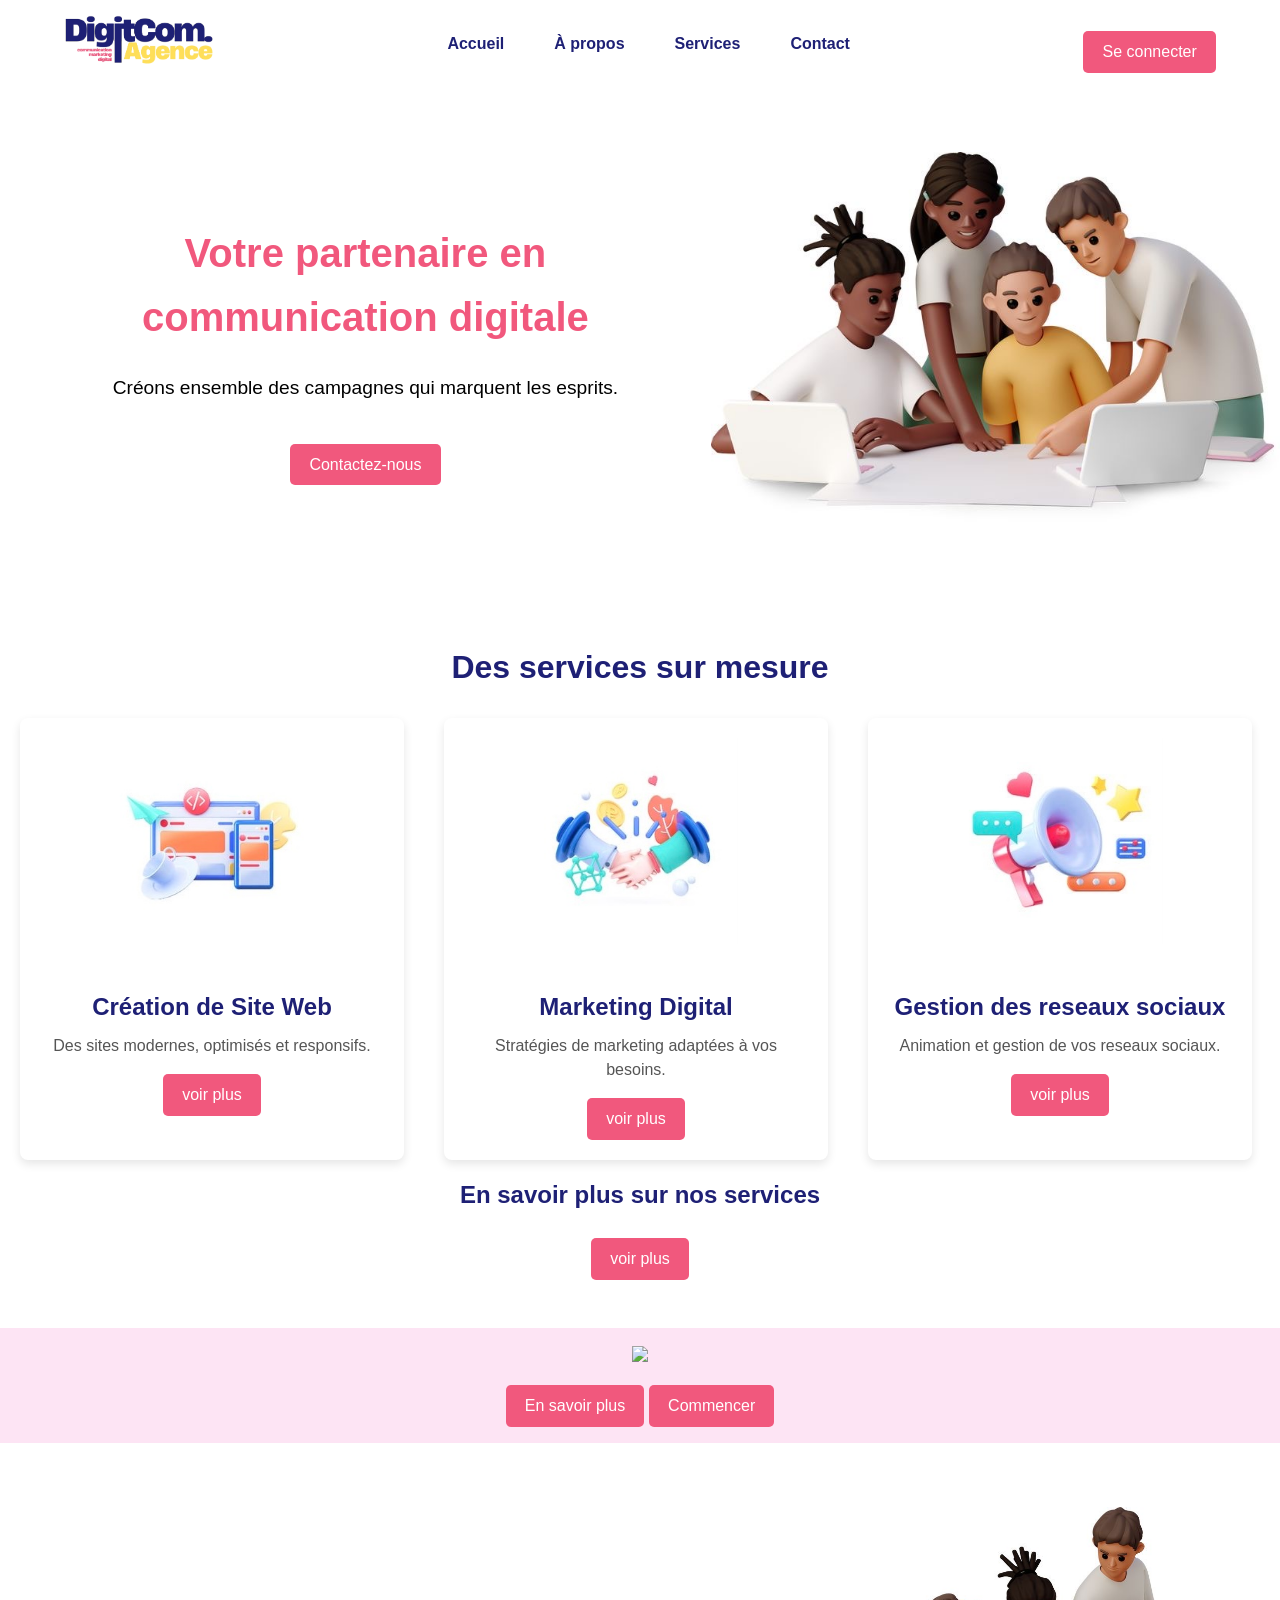
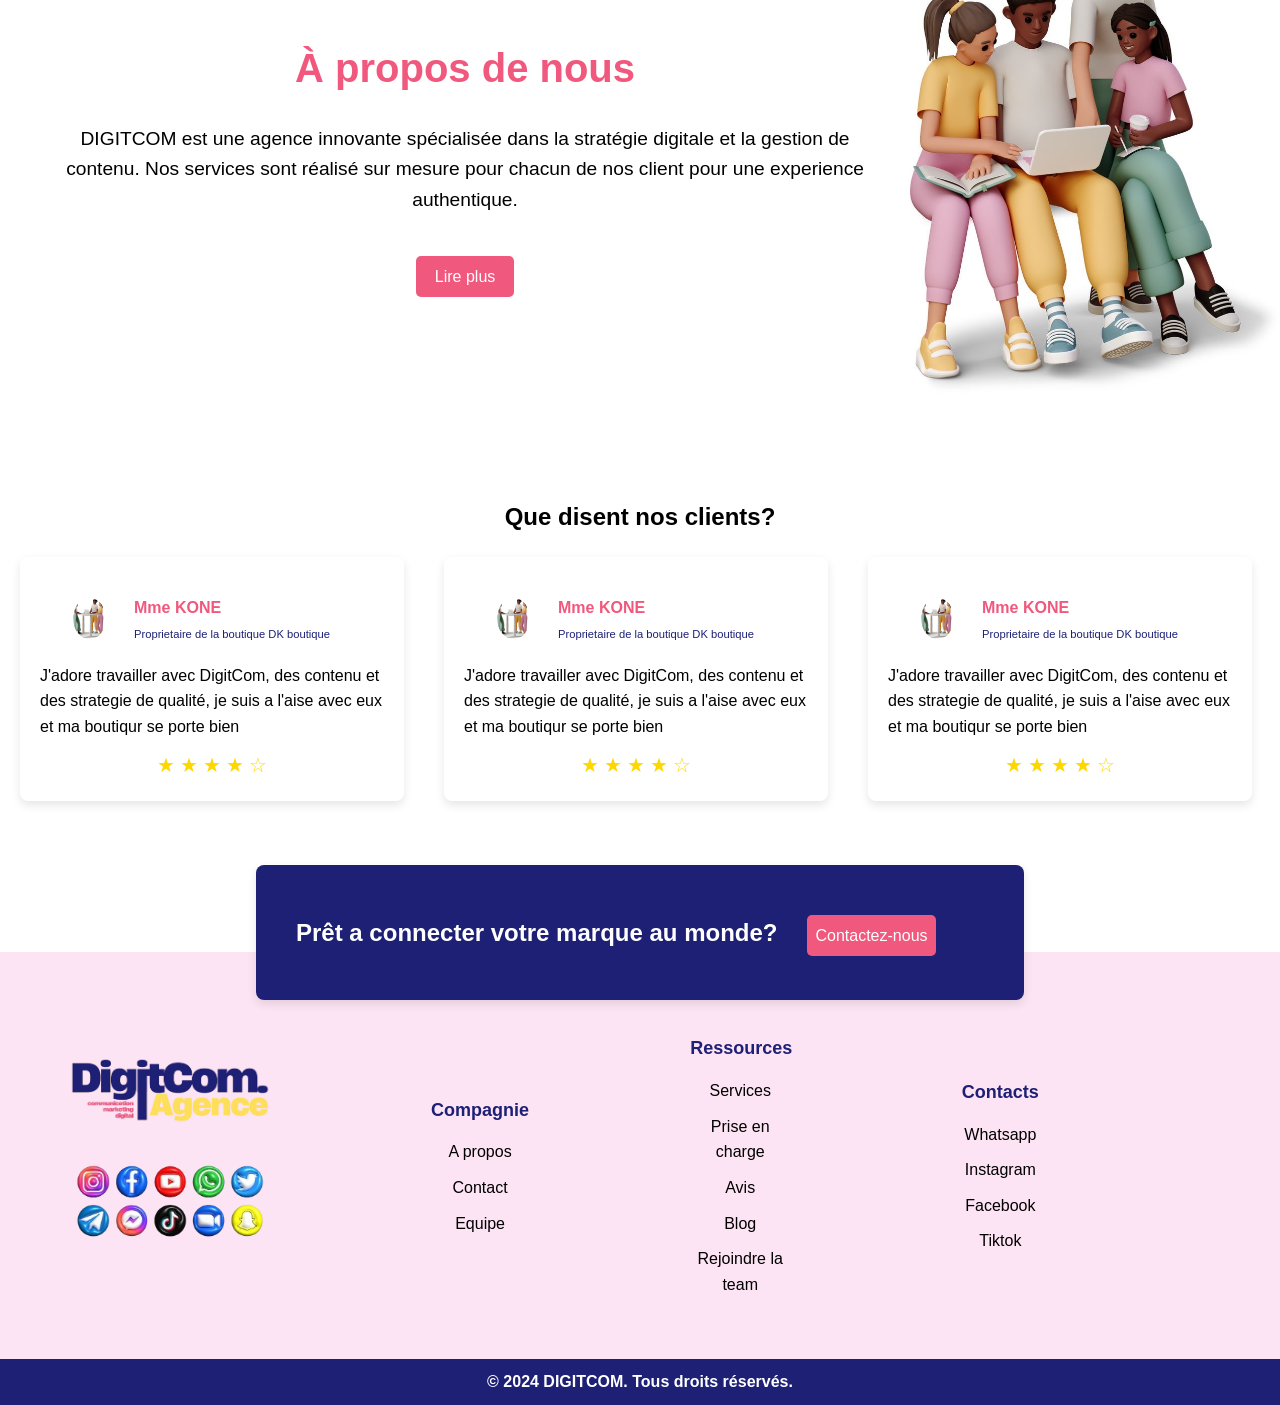
==== commit 8cd86d38: "Update index.html" ====
--- a/index.html
+++ b/index.html
@@ -211,6 +211,82 @@
       <p>&copy; 2024 DIGITCOM. Tous droits réservés.</p> 
     </footer> 
     
-    <script src="script.js"></script> 
+    <script>
+      // Gestion du formulaire de contact
+document.getElementById('contact-form').addEventListener('submit', function (e) { 
+    e.preventDefault(); 
+    alert('Merci pour votre message, nous vous répondrons bientôt !'); 
+    this.reset(); 
+});
+
+// Sélection des liens de navigation pour ajouter l'état "actif" au lien cliqué
+document.addEventListener("DOMContentLoaded", function () {
+    const navLinks = document.querySelectorAll('nav ul li a');
+
+    navLinks.forEach(link => {
+        link.addEventListener('click', () => {
+            // Supprime l'état actif des autres liens
+            navLinks.forEach(link => link.classList.remove('active'));
+
+            // Ajoute l'état actif au lien cliqué
+            link.classList.add('active');
+        });
+    });
+
+    // Menu hamburger
+    const menuToggle = document.querySelector(".menu-toggle");
+    const nav = document.querySelector(".nav-links");
+
+    // Ajoute l'événement pour afficher/masquer le menu
+    menuToggle.addEventListener("click", () => {
+        nav.classList.toggle("active"); // Ajoute ou supprime la classe active
+    });
+});
+
+// Sélectionner toutes les cartes pour l'animation au défilement
+const cards = document.querySelectorAll('.card-avis');
+
+// Créer un observateur d'intersection pour les cartes
+const observer = new IntersectionObserver(
+    (entries) => {
+        entries.forEach((entry) => {
+            if (entry.isIntersecting) {
+                entry.target.style.animationPlayState = 'running'; // Lancer l'animation quand la carte est visible
+            }
+        });
+    },
+    { threshold: 0.1 } // Se déclenche lorsque 10% de la carte est visible
+);
+
+// Observer chaque carte
+cards.forEach((card) => {
+    card.style.animationPlayState = 'paused'; // Animation en pause par défaut
+    observer.observe(card);
+});
+
+// Sélectionner toutes les étoiles pour la notation
+const stars = document.querySelectorAll('.star');
+
+// Ajouter des gestionnaires d'événements pour chaque étoile
+stars.forEach((star) => {
+    star.addEventListener('click', () => {
+        const rating = star.dataset.value; // Récupère la valeur de la note (de l'étoile cliquée)
+        const parent = star.parentElement; // Trouve le conteneur des étoiles
+        const allStars = parent.querySelectorAll('.star');
+
+        // Met à jour l'état des étoiles en fonction de la note sélectionnée
+        allStars.forEach((s, index) => {
+            if (index < rating) {
+                s.innerHTML = '&#9733;'; // Étoile pleine
+            } else {
+                s.innerHTML = '&#9734;'; // Étoile vide
+            }
+        });
+
+        // Affiche la note sélectionnée dans la console (facultatif)
+        console.log(`Note sélectionnée : ${rating}`);
+    });
+});
+    </script> 
   </body> 
 </html>
--- a/styles.css
+++ b/styles.css
@@ -1,4 +1,4 @@
-*{
+* {
   margin: 0;
   padding: 0;
   box-sizing: border-box;
@@ -125,20 +125,6 @@
 
 .hero img {
   width: 100%;
-  opacity: 0;
-  transform: translateY(-50px) scale(0.9);
-  animation: imageDropEffect 3s ease forwards;
-}
-
-@keyframes imageDropEffect {
-  from {
-    opacity: 0;
-    transform: translateY(-50px) scale(0.9);
-  }
-  to {
-    opacity: 1;
-    transform: translateY(0) scale(1);
-  }
 }
 
 section {
@@ -189,20 +175,6 @@
 
 .card img {
   width: 70%;
-  opacity: 0;
-  transform: translateY(-50px) scale(0.9);
-  animation: imageDropEffect 3s ease forwards;
-}
-
-@keyframes imageDropEffect {
-  from {
-    opacity: 0;
-    transform: translateY(-50px) scale(0.9);
-  }
-  to {
-    opacity: 1;
-    transform: translateY(0) scale(1);
-  }
 }
 
 /* Titre de la carte */
@@ -258,36 +230,11 @@
   align-items: center;
 }
 
-.container p {
-  font-size: 1.2rem;
-  color: #000;
-  margin: 1.5rem;
-  text-align: left;
-}
-
-.cover-deux img {
-  width: 80%;
-}
-
-.cover img {
-  width: 60%
-}
-
 .container img {
   width: 60%;
   height: auto;
   margin-bottom: 20px;
-  opacity: 0;
-  transform: translateY(50px);
-  transition: opacity 15s ease-out, transform 15s ease-out;
-}
-
-/* Détecte lorsque l'image est dans la fenêtre */
-.container img.in-viewport {
-  opacity: 1;
-  transform: translateY(0);
-}
-
+}
 
 /* Conteneur des cartes */
 .avis-container {
@@ -562,80 +509,103 @@
 @media (max-width: 768px) {
   /* Général : Ajustement des marges */
   body {
-    font-size: 16px;
+    font-size: 16px; /* Assurez une taille de texte lisible */
     margin: 0;
     padding: 0;
   }
 
-  /* Menu */
-  .nav-links {
-    display: flex;
-    flex-direction: column;
-    align-items: center;
-    position: absolute;
-    top: 60px;
-    right: 0;
-    width: 100%;
-    background-color: #fff;
-    box-shadow: 0 4px 10px rgba(0, 0, 0, 0.1);
-    overflow: hidden;
-    max-height: 0;
-    transition: max-height 1.5s ease;
-    z-index: 100;
-  }
-
-  .nav-links.active {
-    max-height: 500px;
-  }
-
-  .nav-links li {
-    opacity: 0;
-    transform: translateY(-10px);
-    animation: slideIn 0.3s ease forwards;
-  }
-
-  .nav-links li:nth-child(1) {
-    animation-delay: 0.1s;
-  }
-  .nav-links li:nth-child(2) {
-    animation-delay: 0.2s;
-  }
-  .nav-links li:nth-child(3) {
-    animation-delay: 0.3s;
-  }
-  .nav-links li:nth-child(4) {
-    animation-delay: 0.4s;
-  }
-
-  @keyframes slideIn {
-    from {
-      opacity: 0;
-      transform: translateY(-10px);
-    }
-    to {
-      opacity: 1;
-      transform: translateY(0);
-    }
-  }
-
-  .menu-toggle {
-    display: block;
-    background: none;
-    border: none;
-    font-size: 1.8rem;
-    cursor: pointer;
-    color: #1e2075;
-    width: 50px;
-  }
+  @media (max-width: 768px) {
+    /* Style du menu */
+    .nav-links {
+      display: flex;
+      flex-direction: column; /* Empile les éléments */
+      align-items: center;
+      position: absolute;
+      top: 60px;
+      right: 0;
+      width: 200px;
+      background-color: #fff;
+      box-shadow: 0 4px 10px rgba(0, 0, 0, 0.1);
+      overflow: hidden; /* Cache les éléments en dehors du conteneur */
+      max-height: 0; /* Menu fermé par défaut */
+      transition: max-height 1.5s ease; /* Transition pour l'effet de déroulement */
+      z-index: 100;
+    }
+
+    .nav-links.active {
+      max-height: 500px; /* Menu déroulé (ajustez la hauteur si nécessaire) */
+    }
+
+    .nav-links li {
+      opacity: 0; /* Éléments invisibles par défaut */
+      transform: translateY(-10px); /* Décalage vers le haut */
+      animation: slideIn 0.3s ease forwards; /* Animation d'entrée */
+    }
+
+    .nav-links li:nth-child(1) {
+      animation-delay: 0.1s;
+    }
+    .nav-links li:nth-child(2) {
+      animation-delay: 0.2s;
+    }
+    .nav-links li:nth-child(3) {
+      animation-delay: 0.3s;
+    }
+    .nav-links li:nth-child(4) {
+      animation-delay: 0.4s;
+    }
+
+    /* Animation pour faire glisser les éléments */
+    @keyframes slideIn {
+      from {
+        opacity: 0;
+        transform: translateY(-10px);
+      }
+      to {
+        opacity: 1;
+        transform: translateY(0);
+      }
+    }
+
+    /* Bouton toggle */
+    .menu-toggle {
+      display: none;
+      background: none;
+      border: none;
+      font-size: 1.8rem;
+      cursor: pointer;
+    }
+
+    @media (max-width: 768px) {
+      .menu-toggle {
+        display: block;
+        color: #1e2075;
+        width: 50px;
+       
+       
+      }
+      .nav-links {
+        width: 100%; /* Menu plein écran sur mobile */
+        height: 100%;
+        text-align: left;
+      }
+    }
+
+    /* Afficher uniquement sur les petits écrans */
+    @media (max-width: 768px) {
+      .nav-link-mobile {
+        display: block;
+      }
+    }
 
   /* Header */
   header h1 {
-    font-size: 1.8rem;
+    font-size: 1.8rem; /* Réduire le titre */
     text-align: center;
   }
 
   header nav ul {
-    flex-direction: column;
+    flex-direction: column; /* Empile les liens verticalement */
     align-items: center;
     gap: 10px;
   }
@@ -646,25 +616,25 @@
 
   /* Hero Section */
   .hero h2 {
-    font-size: 1.2rem;
+    font-size: 1.2rem; /* Réduire le titre */
     line-height: 1;
     text-align: left;
   }
 
   .hero p {
-    font-size: 0.7rem;
+    font-size: 0.7rem; /* Texte plus petit */
     color: #000;
     text-align: left;
   }
 
   .hero .btn {
     font-size: 0.7rem;
-    padding: 5px 10px;
+    padding: 5px 10px; /* Réduire la taille du bouton */
   }
 
   .btn {
     font-size: 0.7rem;
-    padding: 5px 10px;
+    padding: 5px 10px; /* Réduire la taille du bouton */
   }
 
   /* Section Services */
@@ -673,170 +643,217 @@
   }
 
   .card-container {
-    grid-template-columns: 1fr;
+    grid-template-columns: 1fr; /* Une seule carte par ligne */
   }
 
   .card h3 {
-    font-size: 1.2rem;
+    font-size: 1.2rem; /* Réduire le titre des cartes */
   }
 
   .card p {
     font-size: 0.9rem;
   }
 
-  /* Défilement horizontal */
-  .horizontal-scroll {
-    display: flex;
-    overflow-x: auto;
-    gap: 20px;
-    scroll-snap-type: x mandatory;
-    padding-bottom: 10px;
-  }
-
-  .horizontal-scroll .card {
-    flex: 0 0 80%;
-    background: #fff;
-    border-radius: 8px;
-    padding: 20px;
-    box-shadow: 0 4px 10px rgba(0, 0, 0, 0.1);
-    scroll-snap-align: center;
-    transition: transform 0.3s ease;
-  }
-
-  .horizontal-scroll .card:hover {
-    transform: scale(1.05);
-  }
-
-  /* Cartes des avis */
-  .avis-container {
-    display: grid;
-    grid-template-columns: repeat(auto-fit, minmax(100px, 3fr));
-    gap: 20px;
-    margin-top: 20px;
-  }
-
-  .card-avis {
-    width: 100%;
-    background: #fff;
-    padding: 20px;
-    border-radius: 8px;
-    box-shadow: 0 4px 10px rgba(0, 0, 0, 0.1);
-    transition: transform 0.3s ease, box-shadow 0.3s ease;
-    opacity: 0;
-    transform: translateY(-50px);
-    animation: dropEffect 0.6s ease forwards;
-  }
-
-  .card-avis:nth-child(1) {
-    animation-delay: 0.2s;
-  }
-  .card-avis:nth-child(2) {
-    animation-delay: 0.4s;
-  }
-  .card-avis:nth-child(3) {
-    animation-delay: 0.6s;
-  }
-
-  @keyframes dropEffect {
-    from {
-      opacity: 0;
-      transform: translateY(-50px);
-    }
-    to {
-      opacity: 1;
-      transform: translateY(0);
-    }
-  }
-
-  .avis {
-    text-align: center;
-    padding: 1rem 0;
-    color: #1e2075;
-    display: flex;
-    align-items: center;
-    justify-content: space-between;
-    gap: 5px;
-  }
-
-  .client img {
-    width: 10%;
-    border-radius: 100%;
-  }
-
-  .nom-business h3 {
-    text-align: left;
-    font-size: 1rem;
-    color: #f1587d;
-    margin-bottom: 5px;
-  }
-
-  .nom-business p {
-    text-align: left;
-    font-size: 0.7rem;
-    color: #1e2075;
-  }
-
-  /* Étoiles */
-  .rating {
-    display: flex;
-    gap: 5px;
-    justify-content: center;
-    margin-top: 10px;
-  }
-
-  .star {
-    font-size: 20px;
-    color: #ffd700;
-    cursor: pointer;
-    transition: transform 0.2s ease;
-  }
-
-  /* Contact */
-  .contact-container {
-    display: flex;
-    justify-content: center;
-    align-items: center;
-  }
-
-  .card-contact {
-    width: 90%;
-    background: #1e2075;
-    padding: 10px;
-    border-radius: 8px;
-    box-shadow: 0 4px 10px rgba(0, 0, 0, 0.1);
-    display: flex;
-    align-items: center;
-    height: 12vh;
-  }
-
-  .card-contact h3 {
-    font-size: 0.7rem;
-    color: #fff;
-    text-align: left;
-  }
-
-  .card-contact .btn {
-    margin-top: 5px;
-    padding: 0.5rem;
-    background: #f1587d;
-    color: #fff;
-    text-decoration: none;
-    border-radius: 5px;
-  }
-
-  /* Formulaire */
+    /* Conteneur pour le défilement horizontal */
+    .horizontal-scroll {
+      display: flex;
+      overflow-x: auto; /* Permet le défilement horizontal */
+      gap: 20px; /* Espace entre les cartes */
+      scroll-snap-type: x mandatory; /* Défilement fluide */
+      padding-bottom: 10px;
+    }
+
+    /* Cartes des services */
+    .horizontal-scroll .card {
+      flex: 0 0 80%; /* Largeur de chaque carte */
+      background: #fff;
+      border-radius: 8px;
+      padding: 20px;
+      box-shadow: 0 4px 10px rgba(0, 0, 0, 0.1);
+      scroll-snap-align: center; /* Alignement au centre */
+      transition: transform 0.3s ease;
+    }
+
+    /* Effet de survol */
+    .horizontal-scroll .card:hover {
+      transform: scale(1.05);
+    }
+
+    /* Conteneur des cartes */
+    .avis-container {
+      display: grid;
+      grid-template-columns: repeat(auto-fit, minmax(100px, 3fr)); /* Responsive */
+      gap: 20px; /* Espace entre les cartes */
+      margin-top: 20px;
+    }
+
+    /* Cartes de base (avant animation) */
+    .card-avis {
+      width: 30%;
+      background: #fff;
+      padding: 20px;
+      border-radius: 8px;
+      box-shadow: 0 4px 10px rgba(0, 0, 0, 0.1); /* Ombre légère */
+      transition: transform 0.3s ease, box-shadow 0.3s ease; /* Animation */
+      opacity: 0; /* Caché initialement */
+      transform: translateY(-50px); /* Déplacé vers le haut */
+      animation: dropEffect 0.6s ease forwards; /* Animation d'apparition */
+      margin-left: 0px;
+
+    }
+
+    /* Ajout d'un délai pour chaque carte */
+    .card-avis:nth-child(1) {
+      animation-delay: 0.2s;
+    }
+    .card-avis:nth-child(2) {
+      animation-delay: 0.4s;
+    }
+    .card-avis:nth-child(3) {
+      animation-delay: 0.6s;
+    }
+
+    /* Animation "dépôt" */
+    @keyframes dropEffect {
+      from {
+        opacity: 0;
+        transform: translateY(-50px); /* Départ plus haut */
+      }
+      to {
+        opacity: 1;
+        transform: translateY(0); /* Arrêt à la position normale */
+      }
+    }
+
+    .avis {
+      text-align: center;
+      padding: 1rem 0;
+      color: #1e2075;
+      display: flex;
+      align-items: center;
+      justify-content: space-between;
+      gap: 5px;
+      margin-left: 10px;
+    }
+
+    .client img {
+      width: 10%;
+      border-radius: 100%;
+      margin-left: -250px;
+      margin-top: 5px;
+    }
+
+    .nom-business h3 {
+      text-align: left;
+      font-size: 1rem;
+      color: #f1587d;
+      margin-bottom: 5px;
+      margin-left: -250px;
+    }
+
+    .nom-business p {
+      text-align: left;
+      font-size: 0.7rem;
+      color: #1e2075;
+      margin-left: -250px;
+    }
+
+    /* Conteneur pour les étoiles */
+    .rating {
+      display: flex;
+      gap: 5px; /* Espacement entre les étoiles */
+      justify-content: center;
+      margin-top: 10px;
+    }
+
+    /* Étoiles */
+    .star {
+      font-size: 20px;
+      color: #ffd700; /* Couleur or pour les étoiles remplies */
+      cursor: pointer; /* Curseur interactif */
+      transition: transform 0.2s ease;
+    }
+
+    /* Cartes des avis */
+    .horizontal-scroll .card-avis {
+      flex: 0 0 80%; /* Largeur de chaque carte */
+      background: #fff;
+      border-radius: 8px;
+      padding: 20px;
+      box-shadow: 0 4px 10px rgba(0, 0, 0, 0.1);
+      scroll-snap-align: center; /* Alignement au centre */
+      transition: transform 0.3s ease;
+    }
+
+    /* Effet de survol */
+    .horizontal-scroll .card-avis:hover {
+      transform: scale(1.05);
+    }
+
+    .contact-container {
+      display: flex; /* Active Flexbox */
+      justify-content: center; /* Centre horizontalement */
+      align-items: left; /* Centre verticalement */
+    }
+
+    .card-contact {
+      width: 90%;
+      background: #1e2075;;
+      padding: 10px;
+      border-radius: 8px;
+      box-shadow: 0 4px 10px rgba(0, 0, 0, 0.1); /* Ombre légère */
+      display: flex; /* Active Flexbox */
+      align-items: center; /* Centre verticalement */
+      height: 12vh; /* Hauteur égale à la taille de la fenêtre */
+    }
+
+    .card-contact h3 {
+      margin-left: -20px;
+      font-size: 0.7rem;
+      color: #fff;
+      text-align: left;
+    }
+
+    .card-contact .btn {
+      margin-top: 5px;
+      padding: 0.5rem;
+      background: #f1587d;
+      color: #fff;
+      text-decoration: none;
+      border-radius: 5px;
+      margin-left: 5px;
+    }
+
+  @media (max-width: 768px) {
+    .hero {
+      flex-direction: row; /* Aligne tous les éléments sur une même ligne */
+      overflow-x: auto; /* Ajoute un défilement horizontal si nécessaire */
+      gap: 10px;
+      text-align: center;
+      margin-left: 10px;
+    }
+
+    .reseaux {
+      flex-shrink: 0; /* Empêche les images de se réduire trop */
+    }
+
+    .compagnie, .ressources {
+      flex-shrink: 0; /* Empêche les colonnes de se réduire trop */
+    }
+  }
+   
   form input,
   form textarea,
   form button {
-    font-size: 1rem;
+    font-size: 1rem; /* Ajustement des champs */
   }
 
   form button {
-    padding: 10px;
+    padding: 10px; /* Taille du bouton contact */
   }
 
   /* Footer */
   footer p {
     font-size: 0.9rem;
   }
-}
+}
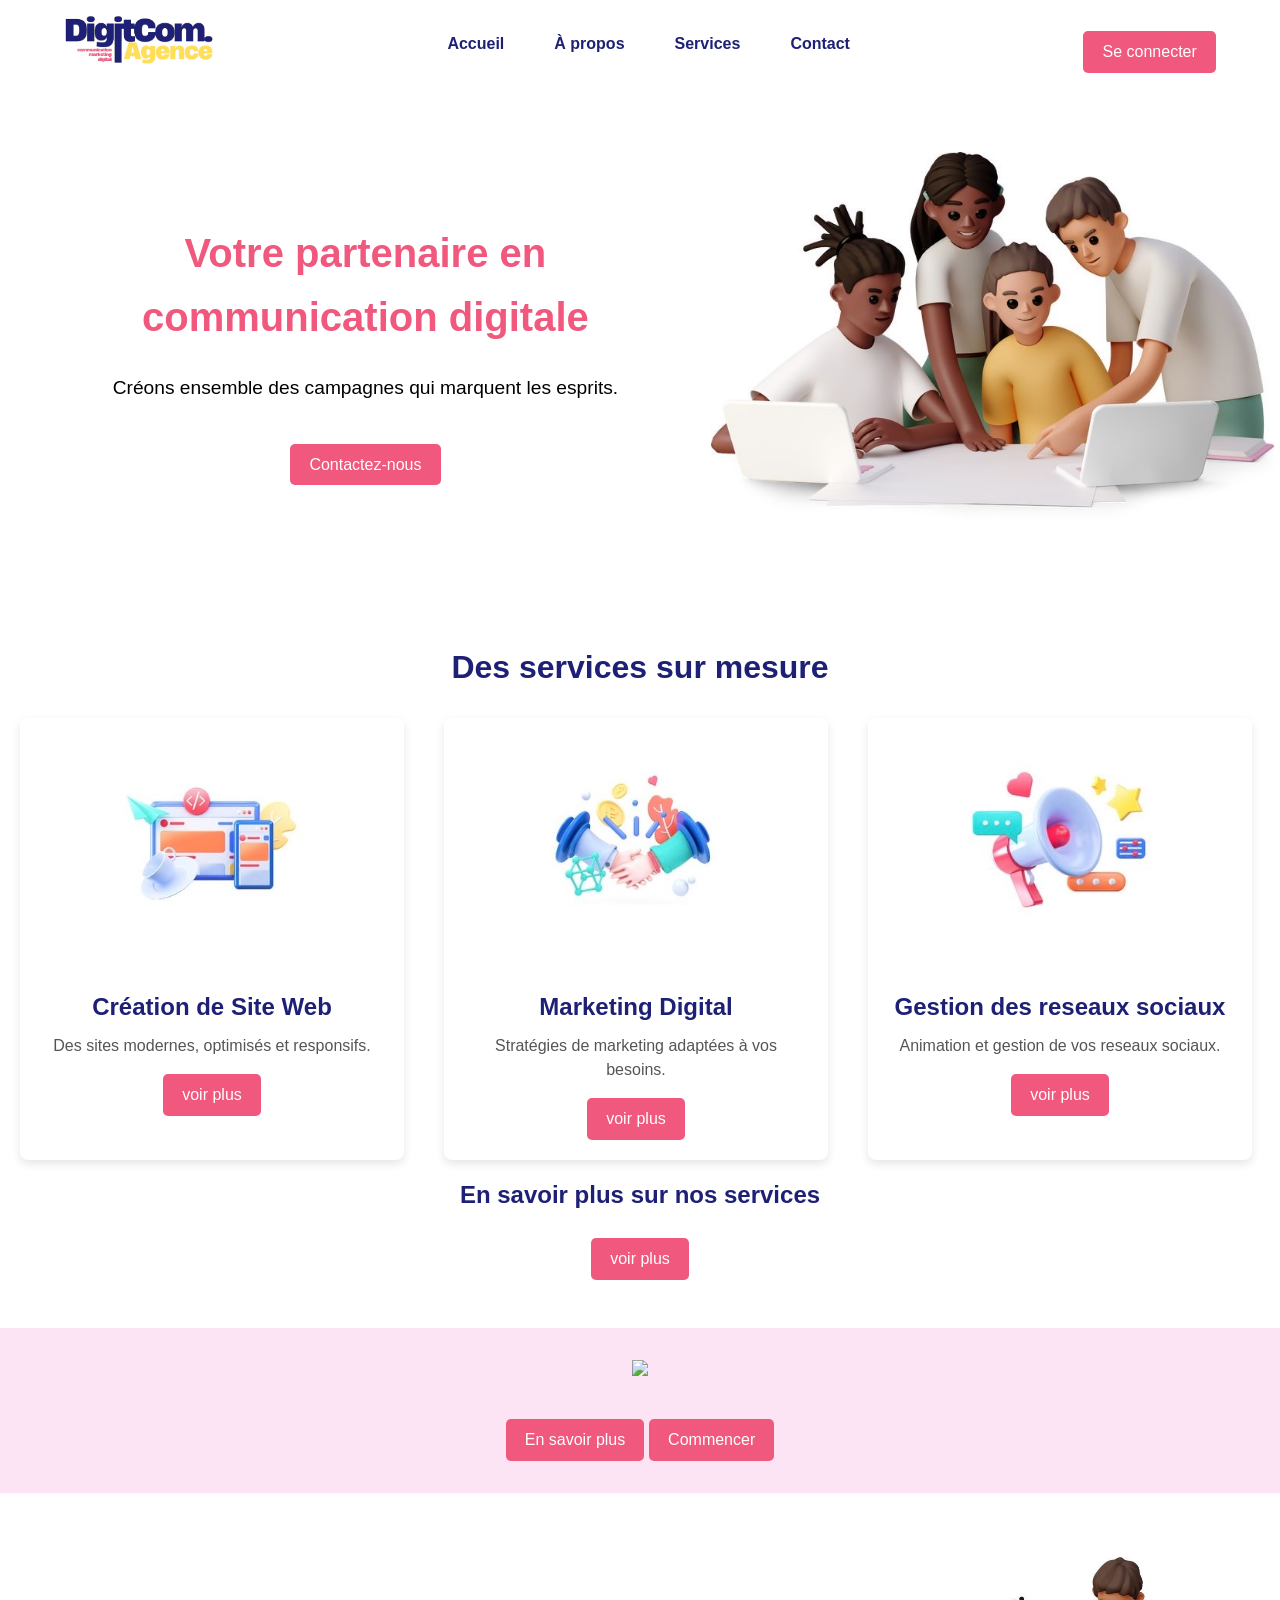
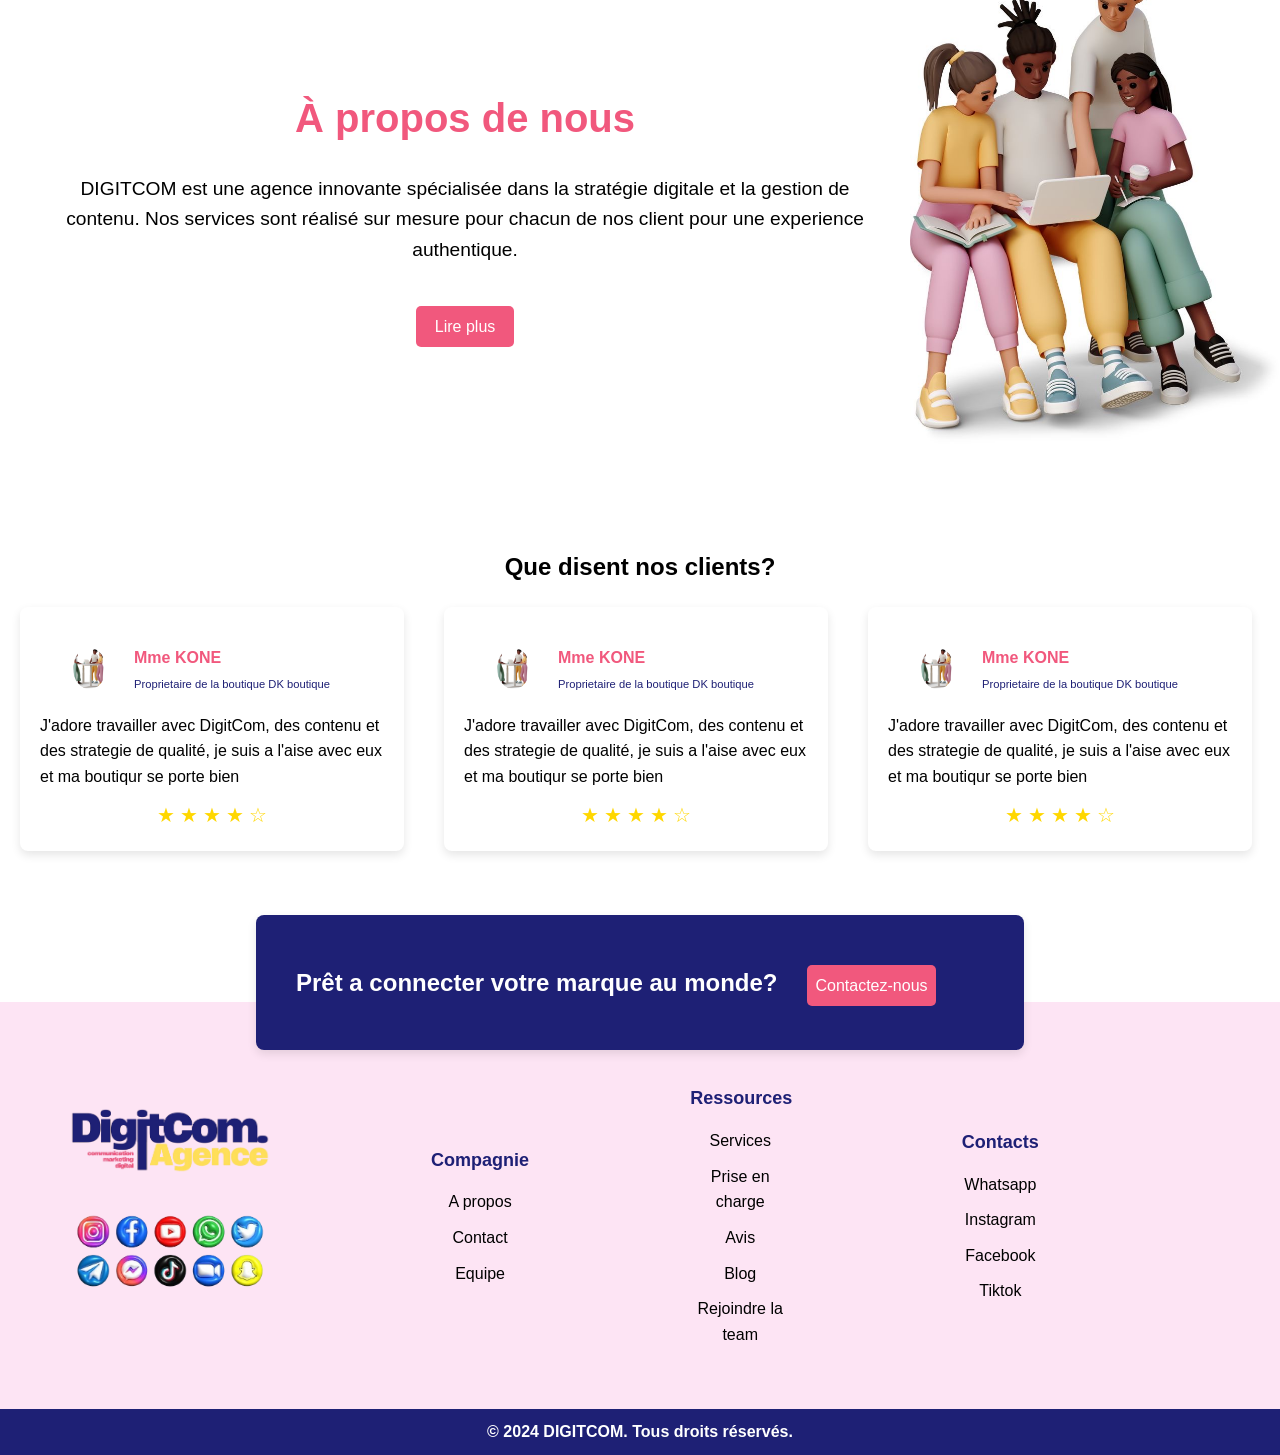
==== commit 1ce58124: "Add files via upload" ====
--- a/index.html
+++ b/index.html
@@ -16,7 +16,7 @@
         <nav> 
         <ul class="nav-links"> 
           <li><a href="#home">Accueil</a></li> 
-          <li><a href="about.html">À propos</a></li> 
+          <li><a href="#about">À propos</a></li> 
           <li><a href="#services">Services</a></li> 
           <li><a href="#contact">Contact</a></li> 
            <li class="nav-link-mobile"><a href="#Connexion">Se connecter</a></li>
@@ -27,7 +27,6 @@
       </div> 
     </header> 
     <section id="home"> 
-      <div class="animate-drop">
       <div class="hero"> 
         <div class="banniere">
           <h2>Votre partenaire en communication digitale</h2> 
@@ -35,10 +34,9 @@
           <a href="#contact" class="btn">Contactez-nous</a>
         </div>
         <div class="cover">
-          <img src="images/cover1.JPG" alt="cover1" class="img-animate">
+          <img src="images/cover1.JPG" alt="cover1">
         </div>
       </div> 
-      </div>
     </section> 
 
     <section id="services">
@@ -47,19 +45,19 @@
           <div class="card-container">
             <div class="horizontal-scroll">
               <div class="card">
-                <img src="images/csi.JPG" alt="siteweb" class="img-animate">
+                <img src="images/csi.JPG" alt="siteweb">
                 <h3>Création de Site Web</h3>
                 <p>Des sites modernes, optimisés et responsifs.</p>
                 <a href="creation-de-site-web.html" class="btn">voir plus</a>
               </div>
               <div class="card">
-                <img src="images/md.JPG" alt="marketing digital" class="img-animate">
+                <img src="images/md.JPG" alt="marketing digital">
                 <h3>Marketing Digital</h3>
                 <p>Stratégies de marketing adaptées à vos besoins.</p>
                 <a href="marketing.html" class="btn">voir plus</a>
               </div>
               <div class="card">
-                <img src="images/smm.JPG" alt="social média management" class="img-animate">
+                <img src="images/smm.JPG" alt="social média management">
                 <h3>Gestion des reseaux sociaux</h3>
                 <p>Animation et gestion de vos reseaux sociaux.</p>
                 <a href="gestion-des-reseaux-sociaux.html" class="btn">voir plus</a>
@@ -74,7 +72,7 @@
     </section>
 
     <section id="prise-en-charge">
-      <div class="container-cover">
+      <div class="container">
         <div class="cover">
           <img src="images/cover4.png">
         </div>
@@ -92,7 +90,7 @@
           <a href="#contact" class="btn">Lire plus</a>
         </div>
         <div class="cover-trois">
-          <img src="images/cover3.JPG" alt="cover3" class="img-animate">
+          <img src="images/cover3.JPG" alt="cover3">
         </div>
       </div> 
     </section> 
@@ -179,7 +177,7 @@
       <div class="contactus-container">
       <div class="hero"> 
         <div class="reseaux">
-          <img src="images/logo.png" alt="logo" class="img-animate">
+          <img src="images/logo.png" alt="logo">
           <img src="images/reseaux.png" alt="reseaux">
         </div>
         <div class="compagnie">
@@ -210,83 +208,6 @@
     <footer> 
       <p>&copy; 2024 DIGITCOM. Tous droits réservés.</p> 
     </footer> 
-    
-    <script>
-      // Gestion du formulaire de contact
-document.getElementById('contact-form').addEventListener('submit', function (e) { 
-    e.preventDefault(); 
-    alert('Merci pour votre message, nous vous répondrons bientôt !'); 
-    this.reset(); 
-});
-
-// Sélection des liens de navigation pour ajouter l'état "actif" au lien cliqué
-document.addEventListener("DOMContentLoaded", function () {
-    const navLinks = document.querySelectorAll('nav ul li a');
-
-    navLinks.forEach(link => {
-        link.addEventListener('click', () => {
-            // Supprime l'état actif des autres liens
-            navLinks.forEach(link => link.classList.remove('active'));
-
-            // Ajoute l'état actif au lien cliqué
-            link.classList.add('active');
-        });
-    });
-
-    // Menu hamburger
-    const menuToggle = document.querySelector(".menu-toggle");
-    const nav = document.querySelector(".nav-links");
-
-    // Ajoute l'événement pour afficher/masquer le menu
-    menuToggle.addEventListener("click", () => {
-        nav.classList.toggle("active"); // Ajoute ou supprime la classe active
-    });
-});
-
-// Sélectionner toutes les cartes pour l'animation au défilement
-const cards = document.querySelectorAll('.card-avis');
-
-// Créer un observateur d'intersection pour les cartes
-const observer = new IntersectionObserver(
-    (entries) => {
-        entries.forEach((entry) => {
-            if (entry.isIntersecting) {
-                entry.target.style.animationPlayState = 'running'; // Lancer l'animation quand la carte est visible
-            }
-        });
-    },
-    { threshold: 0.1 } // Se déclenche lorsque 10% de la carte est visible
-);
-
-// Observer chaque carte
-cards.forEach((card) => {
-    card.style.animationPlayState = 'paused'; // Animation en pause par défaut
-    observer.observe(card);
-});
-
-// Sélectionner toutes les étoiles pour la notation
-const stars = document.querySelectorAll('.star');
-
-// Ajouter des gestionnaires d'événements pour chaque étoile
-stars.forEach((star) => {
-    star.addEventListener('click', () => {
-        const rating = star.dataset.value; // Récupère la valeur de la note (de l'étoile cliquée)
-        const parent = star.parentElement; // Trouve le conteneur des étoiles
-        const allStars = parent.querySelectorAll('.star');
-
-        // Met à jour l'état des étoiles en fonction de la note sélectionnée
-        allStars.forEach((s, index) => {
-            if (index < rating) {
-                s.innerHTML = '&#9733;'; // Étoile pleine
-            } else {
-                s.innerHTML = '&#9734;'; // Étoile vide
-            }
-        });
-
-        // Affiche la note sélectionnée dans la console (facultatif)
-        console.log(`Note sélectionnée : ${rating}`);
-    });
-});
-    </script> 
+    <script src="script.js"></script> 
   </body> 
-</html>
+</html>
--- a/styles.css
+++ b/styles.css
@@ -213,7 +213,7 @@
   transition: transform 0.3s ease;
   margin-right: 20px;
   margin-left: 20px;
- 
+  
 }
 
 #prise-en-charge {
@@ -256,7 +256,7 @@
   transform: translateY(-50px); /* Déplacé vers le haut */
   animation: dropEffect 0.6s ease forwards; /* Animation d'apparition */
   margin-left: 0px;
- 
+  
 }
 
 /* Ajout d'un délai pour chaque carte */
@@ -502,7 +502,7 @@
   background: #1e2075;
   color: #fff;
   font-weight: bold;
- 
+  
 }
 
 /* MÉDIA QUERY POUR LES PETITS ÉCRANS (TÉLÉPHONES) */
@@ -581,8 +581,8 @@
         display: block;
         color: #1e2075;
         width: 50px;
-       
-       
+        
+        
       }
       .nav-links {
         width: 100%; /* Menu plein écran sur mobile */
@@ -841,7 +841,7 @@
       flex-shrink: 0; /* Empêche les colonnes de se réduire trop */
     }
   }
-   
+    
   form input,
   form textarea,
   form button {
@@ -856,4 +856,6 @@
   footer p {
     font-size: 0.9rem;
   }
-}+}
+
+
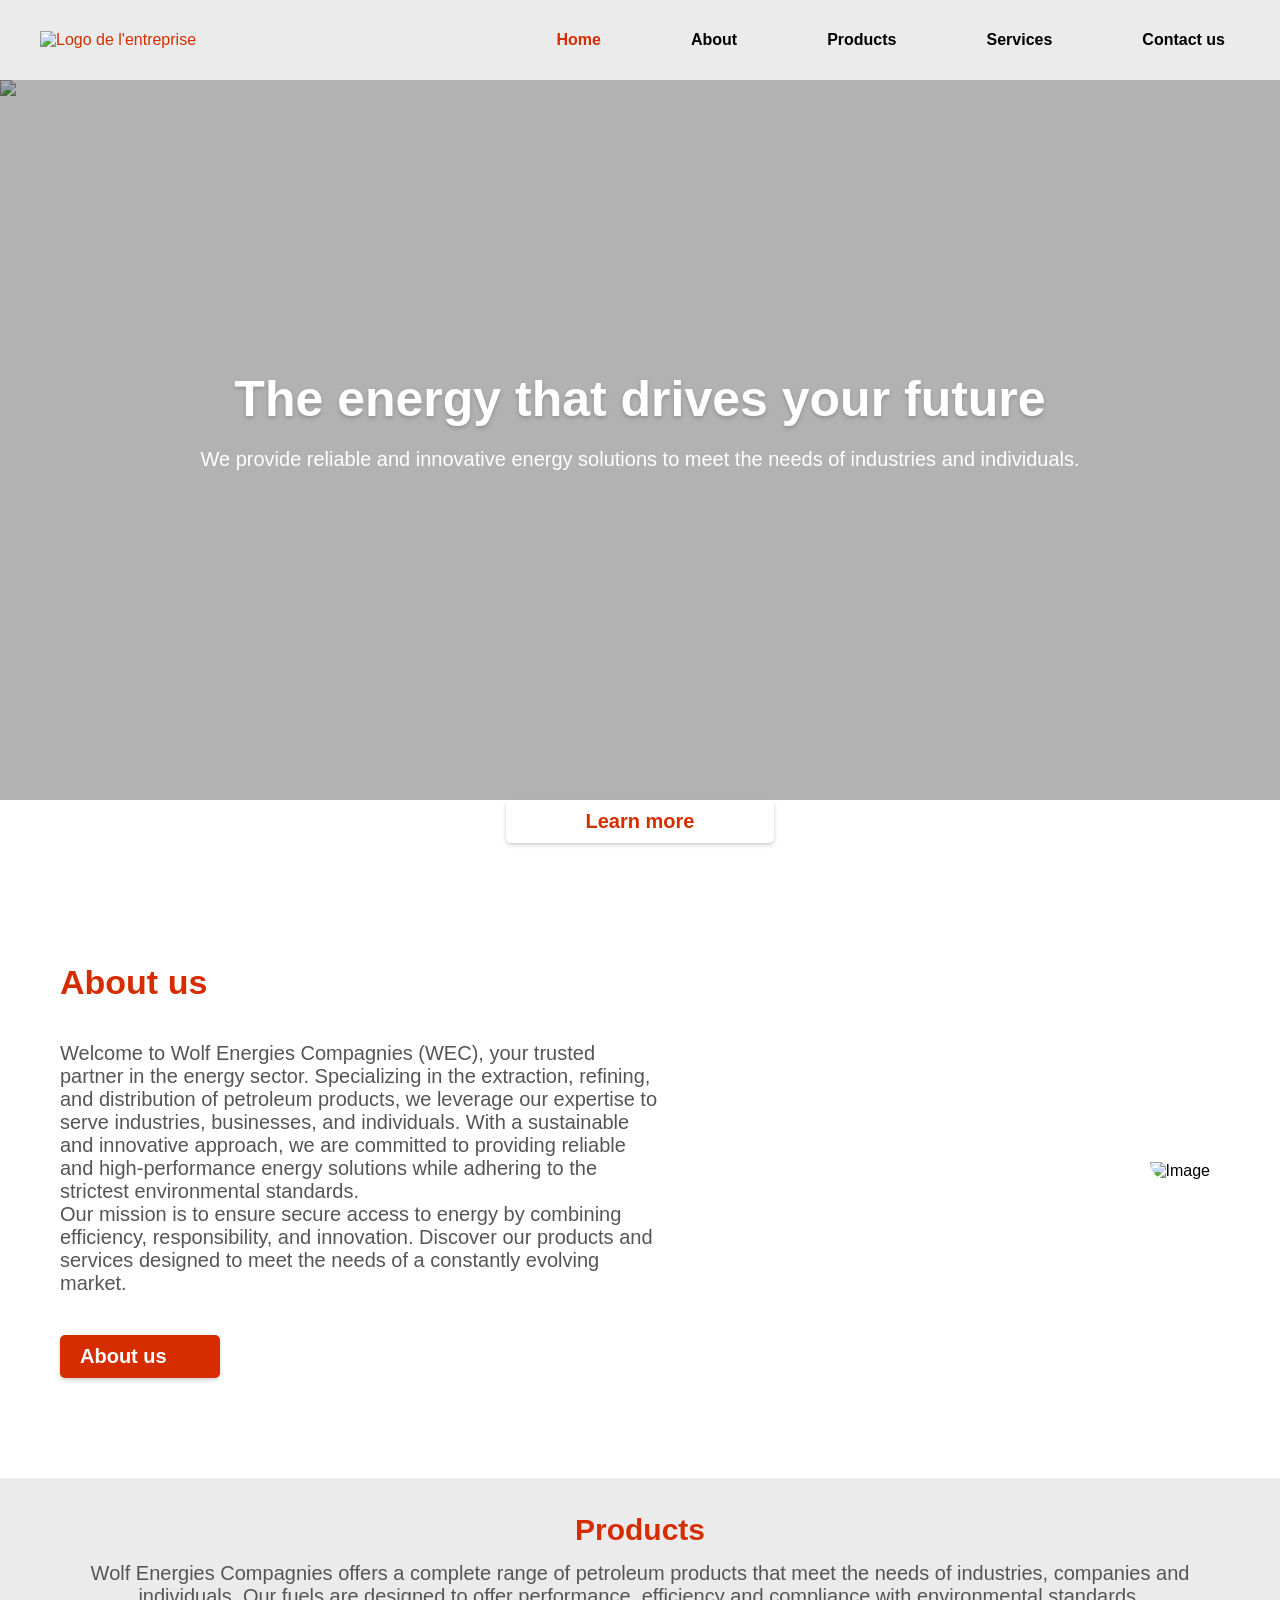
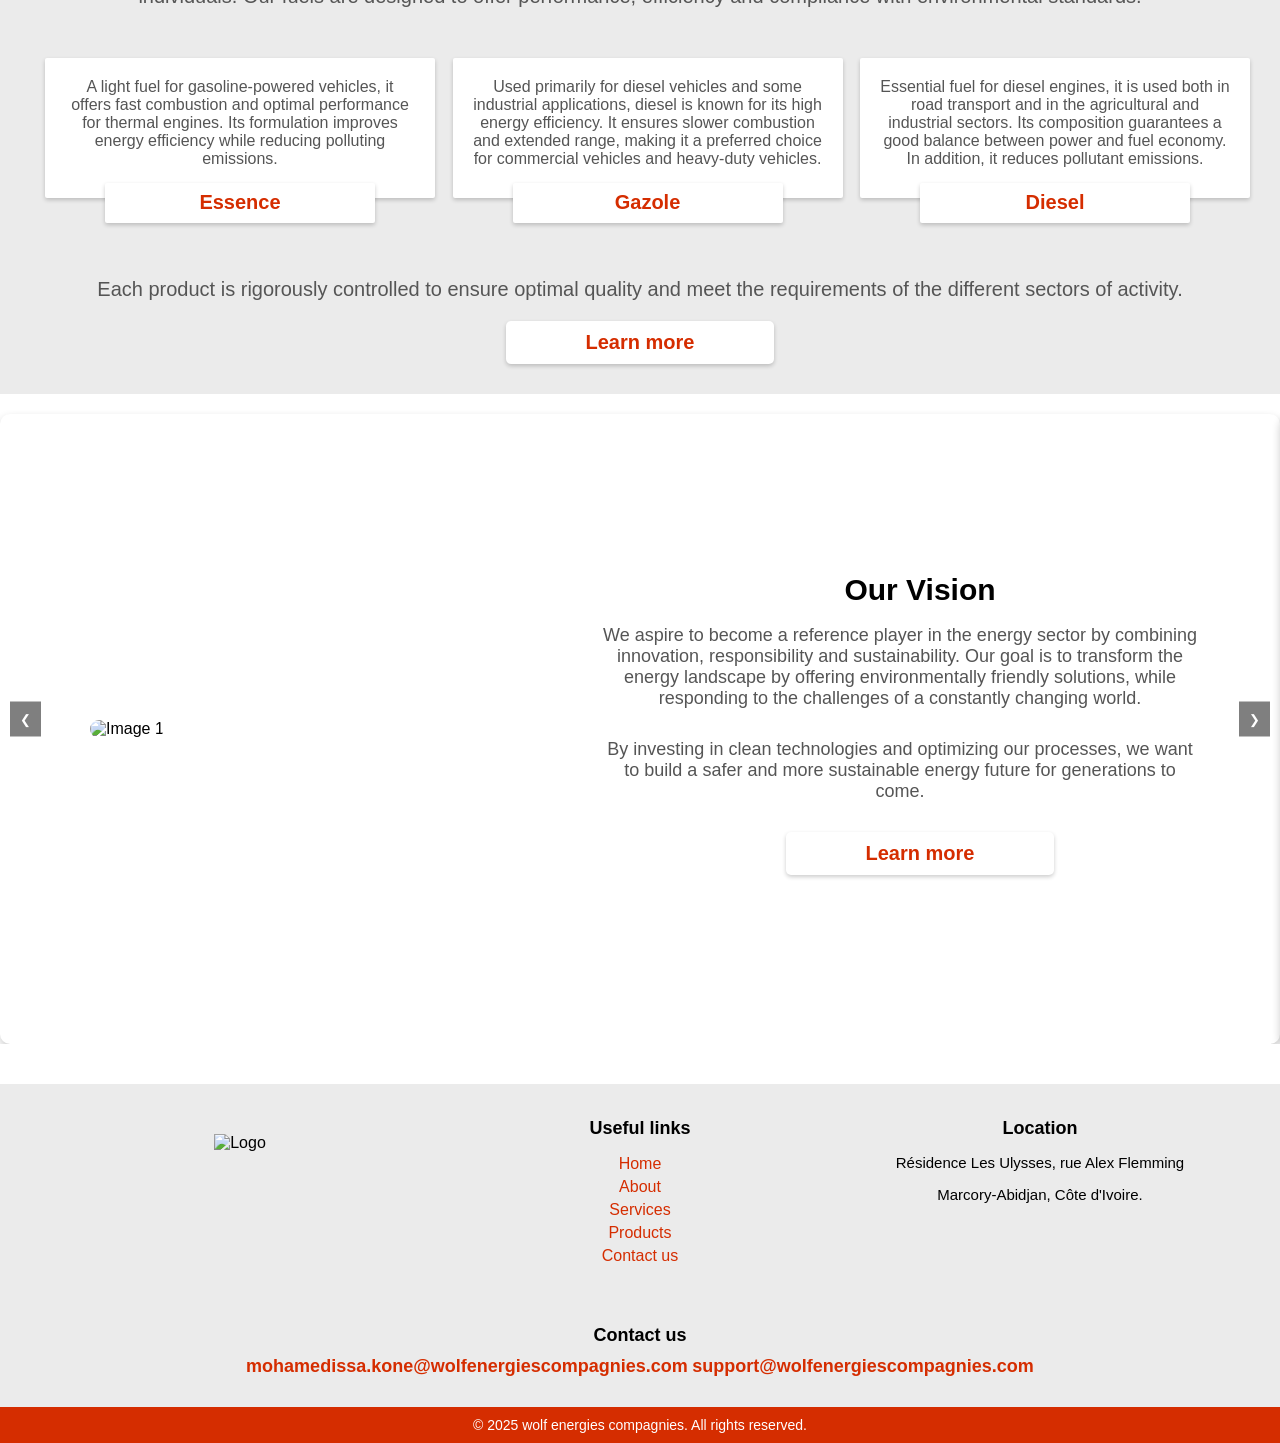
==== commit 4c7052f8: "Add files via upload" ====
--- a/index.html
+++ b/index.html
@@ -1,213 +1,167 @@
-<!DOCTYPE html> 
-<html lang="fr"> 
-  <head> 
-    <meta charset="UTF-8"> 
-    <meta name="viewport" content="width=device-width, initial-scale=1.0"> 
-    <title>DIGITCOM - Agence de Communication</title> 
-    <link rel="stylesheet" href="styles.css"> 
-  </head> 
-  <body> 
-    <header> 
-      <div class="menu"> 
+<!DOCTYPE html>
+<html lang="fr">
+<head>
+    <meta charset="UTF-8">
+    <meta name="viewport" content="width=device-width, initial-scale=1.0">
+    <title>Home WEC</title>
+    <link rel="stylesheet" href="styles.css">
+    <link href="https://fonts.googleapis.com/css2?family=Lovelo:wght@300;400&display=swap" rel="stylesheet">
+    <link rel="stylesheet" href="https://cdnjs.cloudflare.com/ajax/libs/font-awesome/6.4.2/css/all.min.css">
+    <script defer src="script.js"></script>
+</head>
+<body>
+    <header>
         <div class="logo">
-          <img src="images/logo.png" alt="logo">
+            <img src="images/logo.png" alt="Logo de l'entreprise">
+        </div>
+        <nav>
+            <ul class="menu">
+                <li><a href="index.html">Home</a></li>
+                <li><a href="about.html">About</a></li>
+                <li><a href="product.html">Products</a></li>
+                <li><a href="services.html">Services</a></li>
+                <li><a href="contact.html">Contact us</a></li>
+            </ul>
+            <div class="hamburger" id="hamburger">
+                <span></span>
+            </div>
+        </nav>
+    </header>
+
+    <section class="hero">
+        <div class="slide active">
+        <div class="overlay"></div>
+            <img src="images/hero.jpeg" alt="Énergie 1">
+            <div class="hero-content">
+                <h1>The energy that drives your future</h1>
+                <p>We provide reliable and innovative energy solutions to meet the needs of industries and individuals.</p>
+            </div>
+        </div>
+        <div class="slide">
+        <div class="overlay"></div>
+            <img src="images/hero2.jpeg" alt="Énergie 2">
+            <div class="hero-content">
+                <h1>Excellence at the heart of energy</h1>
+                <p> Specialists in oil and energy, we are committed to delivering high-quality products and services for a world in motion.</p>
+            </div>
+        </div>
+    </section>
+    <div class="hero-button">
+        <a href="about.html" class="btn">Learn more</a>
+    </div>
+
+    <section class="about">
+        <div class="text">
+        <h2>About us</h2>
+        <p>
+            Welcome to Wolf Energies Compagnies (WEC), your trusted partner in the energy sector. Specializing in the extraction, refining, and distribution of petroleum products, we leverage our expertise to serve industries, businesses, and individuals. With a sustainable and innovative approach, we are committed to providing reliable and high-performance energy solutions while adhering to the strictest environmental standards.
+        </p>
+        <p>
+            Our mission is to ensure secure access to energy by combining efficiency, responsibility, and innovation. Discover our products and services designed to meet the needs of a constantly evolving market.
+        </p>
+        
+        <a href="about.html" class="btn">About us <span class="arrow">→</span></a>
+        </div>
+        <div class="image">        
+        <img src="images/a.png" alt="Image" class="image-oval">
+        </div>
+        
+    </section>
+    <section class="product">
+        <h2>Products</h2>
+        <p>Wolf Energies Compagnies offers a complete range of petroleum products that meet the needs of industries, companies and individuals. Our fuels are designed to offer performance, efficiency and compliance with environmental standards.</p>
+        <div class="product-container">
+            <div class="product-card">
+                <p>A light fuel for gasoline-powered vehicles, it offers fast combustion and optimal performance for thermal engines. Its formulation improves energy efficiency while reducing polluting emissions.</p>
+                <div class="product-desc">
+                    <h3>Essence</h3>
+                </div>
+            </div>
+            <div class="product-card">
+                <p>Used primarily for diesel vehicles and some industrial applications, diesel is known for its high energy efficiency. It ensures slower combustion and extended range, making it a preferred choice for commercial vehicles and heavy-duty vehicles.</p>
+                <div class="product-desc">
+                    <h3>Gazole</h3>
+                </div>
+            </div>
+            <div class="product-card">
+                <p>Essential fuel for diesel engines, it is used both in road transport and in the agricultural and industrial sectors. Its composition guarantees a good balance between power and fuel economy. In addition, it reduces pollutant emissions.</p>
+                <div class="product-desc">
+                    <h3>Diesel</h3>
+                </div>
+            </div>
+            <p>Each product is rigorously controlled to ensure optimal quality and meet the requirements of the different sectors of activity.</p>
+        </div>
+        <div class="hero-button">
+            <a href="product.html" class="btn">Learn more</a>
+        </div>
+    </section>
+
+    <section class="presentation">
+        <div class="presentation-slider">
+            <div class="presentation-slide">
+                <div class="card">
+                    <div class="image">
+                    <img src="images/b.png" alt="Image 1">
+                    </div>
+                    <div class="text">
+                    <h3>Our Vision</h3>
+                    <p>We aspire to become a reference player in the energy sector by combining innovation, responsibility and sustainability. Our goal is to transform the energy landscape by offering environmentally friendly solutions, while responding to the challenges of a constantly changing world.</p>
+                    <p>By investing in clean technologies and optimizing our processes, we want to build a safer and more sustainable energy future for generations to come.</p>
+                    <a href="about.html" class="btn">Learn more</a>
+                    </div>
+                </div>
+            </div>
+            <div class="presentation-slide">
+                <div class="card">
+                    <div class="image">
+                    <img src="images/c.png" alt="Image 2">
+                    </div>
+                    <div class="text">
+                    <h3>Our Mission</h3>
+                    <p>Our mission is to provide reliable, efficient and sustainable energy solutions, adapted to the needs of industries, companies and individuals. We are committed to ensuring a secure energy supply while respecting the highest environmental standards.</p>
+                    <p>
+                    Thanks to our expertise and cutting-edge technologies, we contribute to economic development by ensuring accessible and efficient energy.</p>
+                    <a href="about.html" class="btn">Learn more</a>
+                    </div>
+                </div>
+            </div>
         </div>
 
-        <nav> 
-        <ul class="nav-links"> 
-          <li><a href="#home">Accueil</a></li> 
-          <li><a href="#about">À propos</a></li> 
-          <li><a href="#services">Services</a></li> 
-          <li><a href="#contact">Contact</a></li> 
-           <li class="nav-link-mobile"><a href="#Connexion">Se connecter</a></li>
-        </ul> 
-        </nav> 
-        <a href="#contact" class="btn">Se connecter</a>
-        <button class="menu-toggle" aria-label="Toggle Menu">&#9776;</button>
-      </div> 
-    </header> 
-    <section id="home"> 
-      <div class="hero"> 
-        <div class="banniere">
-          <h2>Votre partenaire en communication digitale</h2> 
-          <p>Créons ensemble des campagnes qui marquent les esprits.</p>
-          <a href="#contact" class="btn">Contactez-nous</a>
-        </div>
-        <div class="cover">
-          <img src="images/cover1.JPG" alt="cover1">
-        </div>
-      </div> 
-    </section> 
-
-    <section id="services">
-      <div class="container">
-        <h2>Des services sur mesure</h2>
-          <div class="card-container">
-            <div class="horizontal-scroll">
-              <div class="card">
-                <img src="images/csi.JPG" alt="siteweb">
-                <h3>Création de Site Web</h3>
-                <p>Des sites modernes, optimisés et responsifs.</p>
-                <a href="creation-de-site-web.html" class="btn">voir plus</a>
-              </div>
-              <div class="card">
-                <img src="images/md.JPG" alt="marketing digital">
-                <h3>Marketing Digital</h3>
-                <p>Stratégies de marketing adaptées à vos besoins.</p>
-                <a href="marketing.html" class="btn">voir plus</a>
-              </div>
-              <div class="card">
-                <img src="images/smm.JPG" alt="social média management">
-                <h3>Gestion des reseaux sociaux</h3>
-                <p>Animation et gestion de vos reseaux sociaux.</p>
-                <a href="gestion-des-reseaux-sociaux.html" class="btn">voir plus</a>
-              </div>
-            </div>
-          </div>
-          <div class="services">
-            <h3>En savoir plus sur nos services</h3>
-            <a href="services.html" class="btn">voir plus</a>
-          </div>
-      </div>
+        <!-- Boutons de navigation -->
+        <button id="prev">❮</button>
+        <button id="next">❯</button>
     </section>
 
-    <section id="prise-en-charge">
-      <div class="container">
-        <div class="cover">
-          <img src="images/cover4.png">
+    <footer>
+        <div class="footer-container">
+            <div class="logo-container">
+                <img src="images/logo.png" alt="Logo" class="footer-logo">
+            </div>
+            <div class="footer-links">
+                <h4>Useful links</h4>
+                <ul>
+                    <li><a href="index.html">Home</a></li>
+                    <li><a href="about.html">About</a></li>
+                    <li><a href="services.html">Services</a></li>
+                    <li><a href="product.html">Products</a></li>
+                    <li><a href="contact.html">Contact us</a></li>
+                </ul>
+            </div>
+            <div class="footer-location">
+                <h4>Location</h4>
+                <p>Résidence Les Ulysses, rue Alex Flemming</p>
+                <p>Marcory-Abidjan, Côte d'Ivoire.</p>
+            </div>
+            <div class="footer-emails">
+                <h4>Contact us</h4>
+                <a href="mailto:mohamedissa.kone@wolfenergiescompagnies.com" class="email-button">mohamedissa.kone@wolfenergiescompagnies.com</a>
+                <a href="mailto:support@wolfenergiescompagnies.com" class="email-button">support@wolfenergiescompagnies.com</a>
+            </div>
         </div>
-          <a href="prise-en-charge.html" class="btn">En savoir plus</a>
-          <a href="contact.html" class="btn">Commencer</a>
-      </div>
-    </section>
+        <div class="footer-copyright">
+            <p>&copy; 2025 wolf energies compagnies. All rights reserved.</p>
+        </div>
+    </footer>
 
-    <section id="about"> 
-      <div class="hero"> 
-        <div class="container">
-          <h2>À propos de nous</h2> 
-          <p>DIGITCOM est une agence innovante spécialisée dans la stratégie digitale et la gestion de contenu.
-          Nos services sont réalisé sur mesure pour chacun de nos client pour une experience authentique.</p>
-          <a href="#contact" class="btn">Lire plus</a>
-        </div>
-        <div class="cover-trois">
-          <img src="images/cover3.JPG" alt="cover3">
-        </div>
-      </div> 
-    </section> 
-
-    <section id="avis">
-      <div class="avis-client">
-        <h2>Que disent nos clients?</h2>
-          <div class="avis-container">
-            <div class="horizontal-scroll">
-              <div class="card-avis">
-                <div class="avis">
-                  <div class="client">
-                    <img src="images/logodk.jpeg" alt="logoclient">
-                  </div>
-                  <div class="nom-business">
-                    <h3>Mme KONE</h3>
-                    <p>Proprietaire de la boutique DK boutique</p>
-                  </div>
-                </div>
-                <p>J'adore travailler avec DigitCom, des contenu et des strategie de qualité, je suis a l'aise avec eux et ma boutiqur se porte bien</p>
-                <div class="rating">
-                  <span class="star" data-value="1">&#9733;</span>
-                  <span class="star" data-value="2">&#9733;</span>
-                  <span class="star" data-value="3">&#9733;</span>
-                  <span class="star" data-value="4">&#9733;</span>
-                  <span class="star" data-value="5">&#9734;</span>
-                </div>
-              </div>
-              <div class="card-avis">
-                <div class="avis">
-                  <div class="client">
-                    <img src="images/logodk.jpeg" alt="logoclient">
-                  </div>
-                  <div class="nom-business">
-                    <h3>Mme KONE</h3>
-                    <p>Proprietaire de la boutique DK boutique</p>
-                  </div>
-                </div>
-                <p>J'adore travailler avec DigitCom, des contenu et des strategie de qualité, je suis a l'aise avec eux et ma boutiqur se porte bien</p>
-                <div class="rating">
-                  <span class="star" data-value="1">&#9733;</span>
-                  <span class="star" data-value="2">&#9733;</span>
-                  <span class="star" data-value="3">&#9733;</span>
-                  <span class="star" data-value="4">&#9733;</span>
-                  <span class="star" data-value="5">&#9734;</span>
-                </div>
-              </div>
-              <div class="card-avis">
-                <div class="avis">
-                  <div class="client">
-                    <img src="images/logodk.jpeg" alt="logoclient">
-                  </div>
-                  <div class="nom-business">
-                    <h3>Mme KONE</h3>
-                    <p>Proprietaire de la boutique DK boutique</p>
-                  </div>
-                </div>
-                <p>J'adore travailler avec DigitCom, des contenu et des strategie de qualité, je suis a l'aise avec eux et ma boutiqur se porte bien</p>
-                <div class="rating">
-                  <span class="star" data-value="1">&#9733;</span>
-                  <span class="star" data-value="2">&#9733;</span>
-                  <span class="star" data-value="3">&#9733;</span>
-                  <span class="star" data-value="4">&#9733;</span>
-                  <span class="star" data-value="5">&#9734;</span>
-                </div>
-              </div>
-            </div>
-          </div>
-      </div>
-    </section>
-
-    <section id="contactez-nous">
-      <div class="contact-container">
-        <div class="card-contact">
-          <div class= "hero">
-            <h3>Prêt a connecter votre marque au monde?</h3>
-            <a href="contact.html" class="btn">Contactez-nous</a>
-          </div>
-        </div>
-      </div>
-    </section>
-    
-    <section id="contact">
-      <div class="contactus-container">
-      <div class="hero"> 
-        <div class="reseaux">
-          <img src="images/logo.png" alt="logo">
-          <img src="images/reseaux.png" alt="reseaux">
-        </div>
-        <div class="compagnie">
-          <h3>Compagnie</h3>
-          <a href="a-propos.html">A propos</a>
-          <a href="contact.html">Contact</a>
-          <a href="equipe.html">Equipe</a>
-        </div>
-        <div class="ressources">
-          <h3>Ressources</h3>
-          <a href="services.html">Services</a>
-          <a href="prise-en-charge.html">Prise en charge</a>
-          <a href="avis.html">Avis</a>
-          <a href="blog.html">Blog</a>
-          <a href="contact.html">Rejoindre la team</a>
-        </div>
-        <div class="contacts">
-          <h3>Contacts</h3>
-          <a href="#whatsapp">Whatsapp</a>
-          <a href="#Instagram">Instagram</a>
-          <a href="#facebook">Facebook</a>
-          <a href="Tiktok">Tiktok</a>
-        </div>
-      </div>
-      </div>
-    </section>
-        
-    <footer> 
-      <p>&copy; 2024 DIGITCOM. Tous droits réservés.</p> 
-    </footer> 
-    <script src="script.js"></script> 
-  </body> 
-</html>+</body>
+</html>
--- a/styles.css
+++ b/styles.css
@@ -1,861 +1,1333 @@
-* {
-  margin: 0;
-  padding: 0;
-  box-sizing: border-box;
-}
-
+/* Style général */
 body {
-  font-family: Roboto, sans-serif;
-  line-height: 1.6;
-  background-color: #fff;
-}
-
-.menu {
-  width: 90%;
-  max-width: 1200px;
-  margin: 0 auto;
-  display: flex;
-  align-items: center;
-  justify-content: space-between;
-  gap: 10px;
-}
-
-.logo img {
-  width: 150px;
-}
-
-header {
-  background: #fff;
-  color: #000;
-  padding: 15px 0;
-}
-
-header h1 {
-  text-align: center;
-}
-
-header nav ul {
-  display: flex;
-  justify-content: center;
-  list-style: none;
-  padding: 0;
-}
-
-header nav ul li {
-  margin: 0 15px;
-  position: relative;
-}
-
-header nav ul li a {
-  color: #1e2075;
-  text-decoration: none;
-  font-weight: bold;
-  padding: 5px 0;
-  transition: color 0.3s ease;
-}
-
-header nav ul li a::after {
-  content: "";
-  position: absolute;
-  bottom: 0;
-  left: 0;
-  width: 0;
-  height: 2px;
-  background: #ffde5c;
-  transition: width 0.3s ease;
-}
-
-header nav ul li a:hover::after {
-  width: 100%;
-}
-
-header nav ul li a.active::after {
-  width: 100%;
-}
-
-header nav ul li a.active {
-  color: #ffde5c;
-}
-
-.btn {
-  display: inline-block;
-  margin-top: 1rem;
-  padding: 0.5rem 1.2rem;
-  background: #f1587d;
-  color: #fff;
-  text-decoration: none;
-  border-radius: 5px;
-}
-
-.btn:hover {
-  background: #c0113d;
-  transform: scale(1.05);
-}
-
-.btn:active {
-  transform: scale(0.95);
-  background-color: #ffde5c;
-}
-
-.hero {
-  text-align: center;
-  padding: 2rem 0;
-  background: url('hero.jpg') no-repeat center center/cover;
-  color: #000;
-  display: flex;
-  align-items: center;
-  justify-content: space-between;
-  gap: 10px;
-  margin-left: 30px;
-}
-
-.hero h2 {
-  font-size: 2.5rem;
-  margin-bottom: 1rem;
-  color: #f1587d;
-  margin: 1.5rem;
-
-}
-
-.hero p {
-  font-size: 1.2rem;
-  color: #000;
-  margin: 1.5rem;
-}
-
-.hero img {
-  width: 100%;
-}
-
-section {
-  padding: 2rem 0;
-}
-
-h2 {
-  text-align: center;
-  margin-bottom: 1rem;
-}
-
-/* Section de services */
-#services {
-  padding: 2rem 0;
-  background-color: #fff; /* Fond léger */
-  text-align: center;
-}
-
-#services h2 {
-  margin-bottom: 1.5rem;
-  font-size: 2rem;
-  color: #1e2075;
-}
-
-#services h3 {
-  margin-bottom: 0.5rem;
-  font-size: 1.5rem;
-  color: #1e2075;
-  margin-top: 1rem;
-}
-
-/* Conteneur des cartes */
-.card-container {
-  display: grid;
-  grid-template-columns: repeat(auto-fit, minmax(100px, 3fr)); /* Responsive */
-  gap: 20px; /* Espace entre les cartes */
-  margin-top: 20px;
-}
-
-/* Style des cartes */
-.card {
-  background: #fff;
-  padding: 20px;
-  border-radius: 8px;
-  box-shadow: 0 4px 10px rgba(0, 0, 0, 0.1); /* Ombre légère */
-  transition: transform 0.3s ease, box-shadow 0.3s ease; /* Animation */
-}
-
-.card img {
-  width: 70%;
-}
-
-/* Titre de la carte */
-.card h3 {
-  margin-bottom: 10px;
-  font-size: 1.5rem;
-  color: #f04;
-}
-
-/* Texte de la carte */
-.card p {
-  color: #555;
-  font-size: 1rem;
-  line-height: 1.5;
-}
-
-/* Effet au survol */
-.card:hover {
-  transform: translateY(-10px); /* Légère élévation */
-  box-shadow: 0 8px 20px rgba(0, 0, 0, 0.2); /* Ombre plus intense */
-}
-
-.horizontal-scroll {
-  display: flex;
-  overflow-x: none; /* Permet le défilement horizontal */
-}
-
-/* Cartes des services */
-.horizontal-scroll .card {
-  flex: 0 0 30%; /* Largeur de chaque carte */
-  background: #fff;
-  border-radius: 8px;
-  padding: 20px;
-  box-shadow: 0 4px 10px rgba(0, 0, 0, 0.1);
-  scroll-snap-align: center; /* Alignement au centre */
-  transition: transform 0.3s ease;
-  margin-right: 20px;
-  margin-left: 20px;
-  
-}
-
-#prise-en-charge {
-  background: #FDE4F4;
-  padding: 1rem 0;
-  text-align: center;
-}
-
-.container {
-  text-align: center;
-  padding: 1rem 0;
-  color: #000;
-  display: block;
-  align-items: center;
-}
-
-.container img {
-  width: 60%;
-  height: auto;
-  margin-bottom: 20px;
-}
-
-/* Conteneur des cartes */
-.avis-container {
-  display: grid;
-  grid-template-columns: repeat(auto-fit, minmax(100px, 3fr)); /* Responsive */
-  gap: 20px; /* Espace entre les cartes */
-  margin-top: 20px;
-}
-
-/* Cartes de base (avant animation) */
-.card-avis {
-  width: 30%;
-  background: #fff;
-  padding: 20px;
-  border-radius: 8px;
-  box-shadow: 0 4px 10px rgba(0, 0, 0, 0.1); /* Ombre légère */
-  transition: transform 0.3s ease, box-shadow 0.3s ease; /* Animation */
-  opacity: 0; /* Caché initialement */
-  transform: translateY(-50px); /* Déplacé vers le haut */
-  animation: dropEffect 0.6s ease forwards; /* Animation d'apparition */
-  margin-left: 0px;
-  
-}
-
-/* Ajout d'un délai pour chaque carte */
-.card-avis:nth-child(1) {
-  animation-delay: 0.2s;
-}
-.card-avis:nth-child(2) {
-  animation-delay: 0.4s;
-}
-.card-avis:nth-child(3) {
-  animation-delay: 0.6s;
-}
-
-/* Animation "dépôt" */
-@keyframes dropEffect {
-  from {
-    opacity: 0;
-    transform: translateY(-50px); /* Départ plus haut */
-  }
-  to {
-    opacity: 1;
-    transform: translateY(0); /* Arrêt à la position normale */
-  }
-}
-
-.avis {
-  text-align: center;
-  padding: 1rem 0;
-  color: #1e2075;
-  display: flex;
-  align-items: center;
-  justify-content: space-between;
-  gap: 5px;
-  margin-left: 10px;
-}
-
-.client img {
-  width: 10%;
-  border-radius: 100%;
-  margin-left: -250px;
-  margin-top: 5px;
-}
-
-.nom-business h3 {
-  text-align: left;
-  font-size: 1rem;
-  color: #f1587d;
-  margin-bottom: 5px;
-  margin-left: -250px;
-}
-
-.nom-business p {
-  text-align: left;
-  font-size: 0.7rem;
-  color: #1e2075;
-  margin-left: -250px;
-}
-
-/* Conteneur pour les étoiles */
-.rating {
-  display: flex;
-  gap: 5px; /* Espacement entre les étoiles */
-  justify-content: center;
-  margin-top: 10px;
-}
-
-/* Étoiles */
-.star {
-  font-size: 20px;
-  color: #ffd700; /* Couleur or pour les étoiles remplies */
-  cursor: pointer; /* Curseur interactif */
-  transition: transform 0.2s ease;
-}
-
-.horizontal-scroll {
-  display: flex;
-  overflow-x: none; /* Permet le défilement horizontal */
-}
-
-/* Cartes des services */
-.horizontal-scroll .card-avis {
-  flex: 0 0 30%; /* Largeur de chaque carte */
-  background: #fff;
-  border-radius: 8px;
-  padding: 20px;
-  box-shadow: 0 4px 10px rgba(0, 0, 0, 0.1);
-  scroll-snap-align: center; /* Alignement au centre */
-  transition: transform 0.3s ease;
-  margin-right: 20px;
-  margin-left: 20px;
-
-}
-
-.contact-container {
-  display: flex; /* Active Flexbox */
-  justify-content: center; /* Centre horizontalement */
-  align-items: left; /* Centre verticalement */
-}
-
-.card-contact {
-  width: 60%;
-  background: #1e2075;
-  padding: 10px;
-  border-radius: 8px;
-  box-shadow: 0 4px 10px rgba(0, 0, 0, 0.1); /* Ombre légère */
-  display: flex; /* Active Flexbox */
-  align-items: left; /* Centre verticalement */
-  height: 15vh; /* Hauteur égale à la taille de la fenêtre */
-}
-
-.card-contact h3 {
-  margin-bottom: 0;
-  font-size: 1.5rem;
-  color: #fff;
-}
-
-.card-contact .btn {
-  margin-top: 5px;
-  padding: 0.5rem;
-  background: #f1587d;
-  color: #fff;
-  text-decoration: none;
-  border-radius: 5px;
-  margin-left: 20px;
-}
-
-.card-contact .btn:hover {
-  background: #c0113d;
-  transform: scale(1.05);
-}
-
-/* Section Contact */
-#contact {
-  background-color: #fde4f4; /* Couleur de fond douce */
-  padding: 20px 20px;
-  margin-top: -80px;
-}
-
-/* Conteneur principal */
-.contactus-container {
-  max-width: 1200px;
-  margin: 0 auto; /* Centrer la section */
-  display: flex;
-  justify-content: space-between;
-  flex-wrap: wrap; /* S'adapte aux petits écrans */
-  gap: 10px;
-}
-
-/* Section réseaux */
-.reseaux img {
-  display: block;
-  max-width: 200px; /* Taille des images */
-  margin-bottom: 10px;
-}
-
-.reseaux img:last-child {
-  max-width: 200px; /* Image des réseaux */
-}
-
-/* Colonnes (compagnie, ressources) */
-.compagnie, .ressources, .contacts {
-  flex: 1;
-  min-width: 200px; /* Largeur minimale pour les petits écrans */
-}
-
-.compagnie h3 {
-  font-size: 18px;
-  font-weight: bold;
-  margin-bottom: 15px;
-  color: #1e2075;
-  margin-left: 150px;
-  margin-top: 30px;
-}
-
-.contacts h3 {
-  font-size: 18px;
-  font-weight: bold;
-  margin-bottom: 15px;
-  color: #1e2075;
-  margin-left: 150px;
-  margin-top: 30px;
-}
-
-.ressources h3 {
-  font-size: 18px;
-  font-weight: bold;
-  margin-bottom: 15px;
-  color: #1e2075;
-  margin-left: 150px;
-  margin-top: 30px;
-}
-
-.compagnie a, .ressources a, .contacts a {
-  display: block;
-  font-size: 16px;
-  color: #000;
-  text-decoration: none;
-  margin-bottom: 10px;
-  transition: color 0.3s ease;
-  margin-left: 150px;
-}
-
-.compagnie a:hover, .ressources a:hover, .contacts a:hover {
-  color: #ffd700; /* Changement de couleur au survol */
-}
-
-form label {
-  display: block;
-  margin: 0.5rem 0;
-}
-
-form input,
-form textarea,
-form button {
-  width: 100%;
-  padding: 0.8rem;
-  margin: 0.5rem 0;
-}
-
-/* Style par défaut pour le menu */
-.menu-toggle {
-  display: none; /* Caché sur les grands écrans */
-  background: none;
-  border: none;
-  font-size: 1.8rem;
-  cursor: pointer;
-}
-
-/* Par défaut, le lien spécial est masqué */
-.nav-link-mobile {
-  display: none;
-}
-
-.nav-links {
-  display: flex;
-  gap: 20px;
-  list-style: none;
-}
-
-footer {
-  text-align: center;
-  padding: 10px;
-  background: #1e2075;
-  color: #fff;
-  font-weight: bold;
-  
-}
-
-/* MÉDIA QUERY POUR LES PETITS ÉCRANS (TÉLÉPHONES) */
-@media (max-width: 768px) {
-  /* Général : Ajustement des marges */
-  body {
-    font-size: 16px; /* Assurez une taille de texte lisible */
     margin: 0;
     padding: 0;
-  }
-
-  @media (max-width: 768px) {
-    /* Style du menu */
-    .nav-links {
-      display: flex;
-      flex-direction: column; /* Empile les éléments */
-      align-items: center;
-      position: absolute;
-      top: 60px;
-      right: 0;
-      width: 200px;
-      background-color: #fff;
-      box-shadow: 0 4px 10px rgba(0, 0, 0, 0.1);
-      overflow: hidden; /* Cache les éléments en dehors du conteneur */
-      max-height: 0; /* Menu fermé par défaut */
-      transition: max-height 1.5s ease; /* Transition pour l'effet de déroulement */
-      z-index: 100;
-    }
-
-    .nav-links.active {
-      max-height: 500px; /* Menu déroulé (ajustez la hauteur si nécessaire) */
-    }
-
-    .nav-links li {
-      opacity: 0; /* Éléments invisibles par défaut */
-      transform: translateY(-10px); /* Décalage vers le haut */
-      animation: slideIn 0.3s ease forwards; /* Animation d'entrée */
-    }
-
-    .nav-links li:nth-child(1) {
-      animation-delay: 0.1s;
-    }
-    .nav-links li:nth-child(2) {
-      animation-delay: 0.2s;
-    }
-    .nav-links li:nth-child(3) {
-      animation-delay: 0.3s;
-    }
-    .nav-links li:nth-child(4) {
-      animation-delay: 0.4s;
-    }
-
-    /* Animation pour faire glisser les éléments */
-    @keyframes slideIn {
-      from {
+    box-sizing: border-box;
+    font-family: 'Lovelo', sans-serif !important;
+    background-color: #fff;
+}
+
+/* HEADER */
+header {
+    display: flex;
+    justify-content: space-between;
+    align-items: center;
+    padding: 15px 10px;
+    background-color: #ebebeb;
+    color: #d52d00;
+    height: 50px;
+}
+
+.logo img {
+    width: 170px;
+    height: 60px;
+    margin-left: 30px;
+    margin-bottom: -5px;
+}
+
+nav {
+    display: flex;
+    align-items: center;
+}
+
+
+.menu {
+    display: flex;
+    list-style: none;
+}
+
+/* Lorsque le menu est actif */
+.menu.active {
+    opacity: 1; /* Rendu visible */
+    transform: translateX(0); /* Ramène à sa place */
+    pointer-events: auto;
+}
+
+.menu li {
+    margin: 20px 30px;
+    border-bottom: 0; /* Ligne entre les éléments */
+    padding: 10px 0;
+}
+
+.menu li:last-child {
+    border-bottom: none; /* Supprime la ligne sous le dernier élément */
+}
+
+.menu a.active {
+    color: #d52d00; /* Couleur différente pour la page active */
+}
+
+/* Style des liens */
+.menu a {
+    color: #000;
+    text-decoration: none;
+    font-weight: bold;
+    padding: 10px 15px;
+    position: relative;
+    display: inline-block;
+    transition: color 0.3s ease-in-out;
+}
+
+
+/* Styles du menu hamburger */
+.hamburger {
+    font-size: 30px;
+    cursor: pointer;
+    display: none;
+    position: relative;
+    width: 30px;
+    height: 30px;
+}
+
+/* Création des trois barres du hamburger */
+.hamburger::before,
+.hamburger::after,
+.hamburger span {
+    content: "";
+    position: absolute;
+    width: 25px;
+    height: 3px;
+    background: #d52d00;
+    transition: 0.3s ease-in-out;
+}
+
+.hamburger::before {
+    top: 5px;
+}
+
+.hamburger span {
+    top: 50%;
+    transform: translateY(-50%);
+}
+
+.hamburger::after {
+    bottom: 5px;
+}
+
+/* Transformation en croix */
+.hamburger.open::before {
+    top: 50%;
+    transform: translateY(-50%) rotate(45deg);
+}
+
+.hamburger.open::after {
+    bottom: 50%;
+    transform: translateY(50%) rotate(-45deg);
+}
+
+.hamburger.open span {
+    opacity: 0; /* Cache la barre du milieu */
+}
+
+/* RESPONSIVE DESIGN */
+@media (max-width: 768px) {
+    /* HEADER */
+    header {
+        display: flex;
+        justify-content: space-between;
+        align-items: center;
+        padding: 15px 20px;
+        background-color: #ebebeb;
+        color: #d52d00;
+    }
+
+    .logo img {
+        width: 170px;
+        height: 60px;
+        margin-left: 30px;
+        margin-bottom: -5px;
+    }
+
+    nav {
+        display: flex;
+        align-items: center;
+    }
+    
+    .menu {
+        display: flex;
+        flex-direction: column;
+        position: fixed; /* Fixe le menu par-dessus */
+        top: 0;
+        margin-top: 80px;
+        left: 0;
+        width: 100%;
+        height: 100vh; /* Prend toute la hauteur */
+        background-color: #ebebeb;
+        padding-top: 50px; /* Espace pour éviter la superposition avec la navbar */
+        opacity: 0; /* Invisible au début */
+        transform: translateX(-100%); /* Déplacé vers la gauche */
+        transition: transform 0.4s ease-out, opacity 0.4s ease-out;
+        pointer-events: none; /* Empêche les clics quand caché */
+        text-align: left; /* Aligne le texte à gauche */
+        list-style: none;
+        z-index: 1000; /* S'assure qu'il est au-dessus */
+    }
+
+    .menu.active {
+        display: flex;
+    }
+
+    .menu li {
+        margin: 10px 10px;
+        border-bottom: 3px solid rgb(255, 255, 255, 0.2); /* Ligne entre les éléments */
+        padding: 10px 0;
+    }
+
+    .menu li:last-child {
+        border-bottom: none; /* Supprime la ligne sous le dernier élément */
+    }
+
+    .menu a {
+        text-decoration: none;
+        color: #000;
+        font-size: 16px;
+    }
+
+    .hamburger {
+        display: block; /* Affichage sur petit écran */
+    }
+}
+
+/* HERO SECTION */
+.hero {
+    position: relative;
+    width: 100%;
+    height: 80vh;
+    overflow: hidden;
+}
+
+.hero .overlay {
+    position: absolute;
+    top: 0;
+    left: 0;
+    width: 100%;
+    height: 100%;
+    background: rgba(0, 0, 0, 0.3); /* Opacité de 50% */
+}
+
+.slide {
+    position: absolute;
+    width: 100%;
+    height: 100%;
+    display: flex;
+    align-items: center;
+    justify-content: center;
+    text-align: center;
+    color: white;
+    opacity: 0;
+    transition: opacity 2s ease-in-out;
+}
+
+.slide.active {
+    opacity: 1;
+}
+
+.slide img {
+    position: absolute;
+    width: 100%;
+    height: 100%;
+    object-fit: cover;
+    z-index: -1;
+}
+
+.hero-content {
+    position: relative;
+    z-index: 10;
+    width: 100%;
+}
+
+.hero h1 {
+    font-size: 50px;
+    margin-bottom: 10px;
+    margin-top: -20px;
+    text-shadow: 0 2px 4px rgba(0, 0, 0, 0.2);
+}
+
+.hero p {
+    font-size: 20px;
+    margin-bottom: 20px;
+}
+
+/* Style du bouton en dehors de l'image */
+.hero-button {
+    text-align: center;
+    margin-top: 0; /* Espace entre l'image et le bouton */
+}
+
+.btn {
+    background-color: #fff;
+    padding: 10px 80px;
+    text-decoration: none;
+    color: #d52d00;
+    font-weight: bold;
+    display: inline-block;
+    border-radius: 5px;
+    box-shadow: 0 2px 4px rgba(0, 0, 0, 0.2);
+    font-size: 20px;
+    margin-bottom: 20px;
+}
+
+
+/* Section a propos */
+
+.about {
+    text-align: left;
+    padding: 60px 30px;
+    display: flex;
+    align-items: center;
+    justify-content: space-between;
+    flex-wrap: wrap;
+    transform: translateX(100%); /* Déplace la section hors de l'écran à droite */
+    opacity: 0; /* Rendre invisible */
+    transition: transform 1.5s ease-in-out, opacity 0.5s ease-in-out; /* Animation du glissement */
+}
+
+/* Lorsque la section devient visible (par exemple au survol ou au chargement de la page) */
+.about.visible {
+    transform: translateX(0); /* Ramène la section à sa place */
+    opacity: 1; /* Rendre la section visible */
+    
+}
+
+
+.about h2 {
+    font-size: 34px;
+    color: #d52d00;
+    margin-bottom: 15px;
+    margin: 40px 30px;
+}
+
+.about p {
+    font-size: 20px;
+    color: #555;
+    width: 600px;
+    margin: 0 30px;
+}
+
+.about .btn {
+    background-color: #d52d00;
+    padding: 10px 20px;
+    text-decoration: none;
+    color: white;
+    font-weight: bold;
+    display: inline-block;
+    border-radius: 5px;
+    transition: background 0.3s ease-in-out;
+    align-items: center;
+    margin-top: 40px;
+    margin: 40px 30px;
+}
+
+.about .btn:hover {
+    background-color: #5c0701; /* Légèrement plus foncé au survol */
+}
+
+/* Style de la flèche */
+.about .btn .arrow {
+    opacity: 0;  /* Cachée au début */
+    transition: opacity 0.3s ease-in-out, transform 0.3s ease-in-out;
+    margin-left: 8px;
+    display: inline-block;
+}
+
+/* Affichage de la flèche au clic */
+.about .btn.clicked .arrow {
+    opacity: 1;  /* Devient visible */
+    transform: translateX(5px); /* Légèrement vers la droite */
+}
+
+.image-oval {
+    width: 500px;  /* Largeur de l'image */
+    height: 400px; /* Hauteur de l'image */
+    object-fit: cover; /* Pour que l'image garde ses proportions */
+    border-bottom-left-radius: 50px; /* Arrondi uniquement en haut à gauche */
+    margin-top: 50px; /* Espace entre l'image et le texte */
+    margin-right: 40px;
+    align-items: center; /* Centre l'image*/
+    margin-bottom: 50px;
+}
+
+/* Section produits */
+.product {
+    padding: 10px 30px;
+    text-align: center;
+    background-color: #ebebeb;
+}
+
+.product h2 {
+    font-size: 30px;
+    color: #d52d00;
+    margin-bottom: 15px;
+}
+
+.product p {
+    font-size: 20px;
+    color: #555;
+    max-width: 1200px;
+    margin: 0 auto 20px;
+}
+
+.product-container {
+    display: flex;
+    align-items: center;
+    justify-content: space-between;
+    flex-wrap: wrap;
+    margin-top: 50px;
+}
+
+/* Style des cards */
+.product-card {
+    width: 350px;
+    height: 100px;
+    padding: 20px;
+    margin-bottom: 80px;
+    margin-left: 15px;
+    border-radius: 2px;
+    text-align: center;
+    background-color: #fff;
+    cursor: pointer;
+
+ /* Animation d'apparition */
+    opacity: 0;
+    transform: translateY(50px);
+    transition: opacity 0.6s ease-out, transform 0.6s ease-out;
+    
+    justify-content: center;
+    box-shadow: 0 2px 4px rgba(0, 0, 0, 0.2)
+}
+
+.product-card p {
+    font-size: 20px;
+    color: #555;
+    max-width: 600px;
+    margin: 0 auto 20px;
+}
+
+/* Lorsque la carte est visible dans la fenêtre */
+.product-card.visible {
+    opacity: 1;
+    transform: translateY(0);
+}
+
+/* Effet au survol */
+.product-card:hover {
+    transform: scale(1.05); /* Agrandit la carte au survol */
+    background-color: #d52d00; /* Change la couleur de fond au survol */
+    color: #fff; /* Change la couleur du texte au survol */
+}
+
+.product-card:hover p {
+    color: #fff;
+}
+
+/* Effet au clic (après ajout de la classe "active") */
+.product-card.active {
+    background-color: #d52d00; /* Change la couleur de fond au clic */
+    color: white; /* Change la couleur du texte */
+}
+
+.product-card p {
+    font-size: 16px;
+    color: #555;
+    margin-bottom: 10px;
+}
+
+.product-desc {
+    width: 250px;
+    height: 20px;
+    padding: 10px;
+    margin: 15px 40px;
+    border-radius: 2px;
+    text-align: center;
+    background-color: #fff;
+    cursor: pointer;
+    justify-content: center;
+    box-shadow: 0 2px 4px rgba(0, 0, 0, 0.2);
+}
+
+.product-desc h3{
+    font-size: 20px;
+    color: #d52d00;
+    margin-top: -2px;
+}
+
+.presentation {
+    position: relative;
+    width: 100%;
+    margin: auto;
+    overflow: hidden;
+    background-color: #fff;
+}
+
+.presentation-slider {
+    display: flex;
+    transition: transform 0.5s ease-in-out;
+}
+
+.presentation-slide {
+    min-width: 100%;
+    box-sizing: border-box;
+    margin-top: 20px;
+}
+
+.card {
+    background: #fff;
+    padding: 40px;
+    display: flex;
+    align-items: center;
+    justify-content: space-between;
+    flex-wrap: wrap;
+    height: 550px;
+    border-radius: 10px;
+    text-align: center;
+    box-shadow: 0 4px 8px rgba(0, 0, 0, 0.2);
+    transition: transform 0.3s ease, background-color 0.3s ease;
+}
+
+.card img {
+    width: 500px;
+    height: 350px;
+    border-radius: 10px;
+    margin-left: 50px;
+}
+
+.card h3 {
+    margin: 10px 0;
+    font-size: 30px;
+}
+
+.card p {
+    font-size: 18px;
+    color: #555;
+    width: 600px;
+    margin-right: 40px;
+    margin-bottom: 30px;
+}
+
+/* Boutons de navigation */
+#prev, #next {
+    position: absolute;
+    top: 50%;
+    transform: translateY(-50%);
+    background: rgba(0, 0, 0, 0.5);
+    color: white;
+    border: none;
+    padding: 10px;
+    cursor: pointer;
+}
+
+#prev {
+    left: 10px;
+}
+
+#next {
+    right: 10px;
+}
+
+/* RESPONSIVE DESIGN */
+@media (max-width: 768px) {
+    /* HERO SECTION */
+    .hero {
+        position: relative;
+        width: 100%;
+        height: 25vh;
+        overflow: hidden;
+    }
+
+    .hero .overlay {
+        position: absolute;
+        top: 0;
+        left: 0;
+        width: 100%;
+        height: 100%;
+        background: rgba(0, 0, 0, 0.2); /* Opacité de 50% */
+    }
+
+    .slide {
+        position: absolute;
+        width: 100%;
+        height: 100%;
+        display: flex;
+        align-items: center;
+        justify-content: center;
+        text-align: center;
+        color: white;
         opacity: 0;
-        transform: translateY(-10px);
-      }
-      to {
+        transition: opacity 2s ease-in-out;
+    }
+
+    .slide.active {
+        opacity: 1;
+    }
+
+    .slide img {
+        position: absolute;
+        width: 100%;
+        height: 100%;
+        object-fit: cover;
+        z-index: -1;
+    }
+
+    .hero-content {
+        position: relative;
+        z-index: 10;
+        width: 100%;
+    }
+
+    .hero h1 {
+        font-size: 20px;
+        margin-bottom: 10px;
+        margin-top: 0;
+    }
+
+    .hero p {
+        font-size: 14px;
+        margin-bottom: 20px;
+    }
+
+    /* Style du bouton en dehors de l'image */
+    .hero-button {
+        text-align: center;
+        margin-top: 0; /* Espace entre l'image et le bouton */
+    }
+
+    .btn {
+        background-color: #fff;
+        padding: 10px 20px;
+        text-decoration: none;
+        color: #d52d00;
+        font-weight: bold;
+        display: inline-block;
+        border-radius: 5px;
+        box-shadow: 0 2px 4px rgba(0, 0, 0, 0.2);
+        font-size: 16px;
+    }
+
+    /* Section a propos */
+
+    .about {
+        text-align: left;
+        padding: 60px 30px;
+        transform: translateX(100%); /* Déplace la section hors de l'écran à droite */
+        opacity: 0; /* Rendre invisible */
+        transition: transform 1.5s ease-in-out, opacity 0.5s ease-in-out; /* Animation du glissement */
+    }
+
+    /* Lorsque la section devient visible (par exemple au survol ou au chargement de la page) */
+    .about.visible {
+        transform: translateX(0); /* Ramène la section à sa place */
+        opacity: 1; /* Rendre la section visible */
+    }
+
+
+    .about h2 {
+        font-size: 34px;
+        color: #d52d00;
+        margin-bottom: 15px;
+        margin: 20px 5px;
+    }
+
+    .about p {
+        font-size: 20px;
+        color: #555;
+        width: 350px;
+        margin: 0 5px;
+    }
+
+    .about .btn {
+        background-color: #d52d00;
+        padding: 10px 20px;
+        text-decoration: none;
+        color: white;
+        font-weight: bold;
+        display: inline-block;
+        border-radius: 5px;
+        transition: background 0.3s ease-in-out;
+        align-items: center;
+        margin-top: 40px;
+        margin: 40px 5px;
+    }
+
+    .about .btn:hover {
+        background-color: #5c0701; /* Légèrement plus foncé au survol */
+    }
+
+    /* Style de la flèche */
+    .about .btn .arrow {
+        opacity: 0;  /* Cachée au début */
+        transition: opacity 0.3s ease-in-out, transform 0.3s ease-in-out;
+        margin-left: 8px;
+        display: inline-block;
+    }
+
+    /* Affichage de la flèche au clic */
+    .about .btn.clicked .arrow {
+        opacity: 1;  /* Devient visible */
+        transform: translateX(5px); /* Légèrement vers la droite */
+    }
+
+    .image-oval {
+        width: 100%;  /* Largeur de l'image */
+        height: 250px; /* Hauteur de l'image */
+        object-fit: cover; /* Pour que l'image garde ses proportions */
+        border-bottom-left-radius: 50px; /* Arrondi uniquement en haut à gauche */
+        margin-top: 50px; /* Espace entre l'image et le texte */
+        margin-left: 0;
+        align-items: center; /* Centre l'image*/
+        margin-bottom: 50px;
+    }
+
+    /* Section produits */
+    .product {
+        padding: 10px 30px;
+        text-align: center;
+        background-color: #ebebeb;
+    }
+
+    .product h2 {
+        font-size: 30px;
+        color: #d52d00;
+        margin-bottom: 15px;
+    }
+
+    .product p {
+        font-size: 20px;
+        color: #555;
+        max-width: 600px;
+        margin: 0 auto 20px;
+    }
+
+    /* Style des cards */
+    .product-card {
+        width: 300px;
+        height: 200px;
+        padding: 20px;
+        margin-bottom: 30px;
+        margin-left: 5px;
+        border-radius: 2px;
+        text-align: center;
+        background-color: #fff;
+        cursor: pointer;
+
+     /* Animation d'apparition */
+        opacity: 0;
+        transform: translateY(50px);
+        transition: opacity 0.6s ease-out, transform 0.6s ease-out;
+
+        justify-content: center;
+        box-shadow: 0 2px 4px rgba(0, 0, 0, 0.2)
+    }
+    
+    /* Effet au survol */
+    .product-card:hover {
+        transform: scale(1.05); /* Agrandit la carte au survol */
+        background-color: #d52d00; /* Change la couleur de fond au survol */
+        color: #fff; /* Change la couleur du texte au survol */
+    }
+
+    .product-card:hover p {
+        color: #fff;
+    }
+
+    /* Effet au clic (après ajout de la classe "active") */
+    .product-card.active {
+        background-color: #d52d00; /* Change la couleur de fond au clic */
+        color: white; /* Change la couleur du texte */
+    }
+
+    .product-card p {
+        font-size: 16px;
+        color: #555;
+        margin-bottom: 10px;
+    }
+
+    .product-desc {
+        width: 250px;
+        height: 10px;
+        padding: 10px;
+        margin: 30px 15px;
+        border-radius: 2px;
+        text-align: center;
+        background-color: #fff;
+        cursor: pointer;
+        justify-content: center;
+        box-shadow: 0 2px 4px rgba(0, 0, 0, 0.2)   
+    }
+
+    .product-desc h3{
+        font-size: 20px;
+        color: #d52d00;
+        margin-top: -10px;
+    }
+
+    .presentation {
+        position: relative;
+        width: 100%;
+        margin: 0;
+        overflow: hidden;
+        background-color: #fff;
+    }
+
+    .presentation-slider {
+        display: flex;
+        transition: transform 0.5s ease-in-out;
+    }
+
+    .presentation-slide {
+        min-width: 100%;
+        box-sizing: border-box;
+        margin-top: 20px;
+    }
+
+    .card {
+        background: #fff;
+        padding: 0 32px;
+        height: 700px;
+        border-radius: 10px;
+        text-align: center;
+        box-shadow: 0 4px 8px rgba(0, 0, 0, 0.2);
+        transition: transform 0.3s ease, background-color 0.3s ease;
+    }
+
+    .card img {
+        width: 100%;
+        height: 300px;
+        border-radius: 10px;
+        margin-left: 0;
+    }
+
+    .card img {
+        width: 340px;
+        height: 250px;
+        border-radius: 10px;
+    }
+
+    .card h3 {
+        margin: 0;
+        font-size: 20px;
+    }
+
+    .card p {
+        font-size: 16px;
+        color: #555;
+        width: 350px;
+        margin-right: 0;
+        margin-bottom: 30px;
+    }
+
+    /* Boutons de navigation */
+    #prev, #next {
+        position: absolute;
+        top: 50%;
+        transform: translateY(-50%);
+        background: rgba(0, 0, 0, 0.5);
+        color: white;
+        border: none;
+        padding: 10px;
+        cursor: pointer;
+    }
+
+    #prev {
+        left: 10px;
+    }
+
+    #next {
+        right: 10px;
+    }
+}
+
+footer {
+    background-color: #ebebeb;
+    color: #000;
+    padding: 0 0;
+    text-align: center;
+    margin-top: 40px;
+    
+}
+
+.footer-container {
+    display: flex;
+    flex-wrap: wrap;
+    justify-content: space-between;
+    max-width: 1200px;
+    margin: 0 auto;
+}
+
+.footer-container > div {
+    flex: 1 1 250px;
+    margin: 10px;
+}
+
+.footer-logo {
+    width: 180px;
+    margin-top: 40px;
+}
+
+h4 {
+    margin-bottom: 10px;
+    font-size: 18px;
+}
+
+ul {
+    list-style-type: none;
+    padding: 0;
+}
+
+ul li {
+    margin: 5px 0;
+}
+
+ul li a {
+    color: #d52d00;
+    text-decoration: none;
+}
+
+ul li a:hover {
+    text-decoration: underline;
+}
+
+.footer-location p, .footer-emails p {
+    font-size: 15px;
+}
+
+.footer-copyright {
+    background-color: #d52d00;
+    padding: 10px;
+    margin-top: 20px;
+    color: #fff;
+}
+
+.footer-copyright p {
+    margin: 0;
+    font-size: 14px;
+}
+
+.cover-image {
+    position: relative;
+    height: 400px;
+    width: 100%;
+    overflow: hidden;
+}
+
+.cover-img {
+    width: 100%;
+    height: 100%;
+    object-fit: cover;
+}
+
+.content h1 {
+    color: #d52d00;
+    font-size: 36px;
+    width: 600px;
+}
+
+.content p {
+    color: #000;
+    font-size: 18px;
+    width: 600px;
+    text-align: left;
+}
+
+.content {
+    padding: 20px;
+    text-align: center;
+    display: flex;
+    align-items: center;
+    justify-content: space-between;
+    flex-wrap: wrap;
+    margin: 0 40px;
+}
+
+.section-text {
+    margin: 20px 0;
+    opacity: 0;
+    transform: translateX(100%);
+    animation: fadeInLeft 1s forwards;
+}
+
+.section-cards {
+    background-color: #fff;
+    text-align: center;
+    width: 100%;
+    padding: 20px;
+    margin-left: 15px;
+    display: flex;
+    align-items: center;
+    justify-content: space-between;
+    flex-wrap: wrap;
+    margin-top: 50px;
+}
+
+.cards {
+    display: flex;
+    justify-content: center;
+    margin-top: 5px;
+    opacity: 0;
+    transform: translateY(50px);
+    animation: fadeUp 1s forwards;
+    text-align: center;
+}
+
+.card-one {
+    background-color: #f4f4f4;
+    padding: 20px;
+    width: 500px;
+    border-radius: 8px;
+    box-shadow: 0 4px 6px rgba(0, 0, 0, 0.1);
+    margin-bottom: 40px;
+    
+}
+
+.card-one p {
+    font-size: 18px;
+    color: #555;
+    width: 500px;
+}
+
+.card-two {
+    background-color: #d52d00;
+    color: #fff;
+    padding: 20px;
+    width: 500px;
+    height: 25px;
+    border-top-left-radius: 20px;
+    box-shadow: 0 4px 6px rgba(0, 0, 0, 0.1);
+}
+
+.card-two h3 {
+    margin-top: 0;
+    font-size: 23px;
+}
+
+/* Animation keyframes */
+@keyframes fadeInLeft {
+    0% {
+        opacity: 0;
+        transform: translateX(100%);
+    }
+    100% {
+        opacity: 1;
+        transform: translateX(0);
+    }
+}
+
+@keyframes fadeInRight {
+    0% {
+        opacity: 0;
+        transform: translateX(-100%);
+    }
+    100% {
+        opacity: 1;
+        transform: translateX(0);
+    }
+}
+
+@keyframes fadeUp {
+    0% {
+        opacity: 0;
+        transform: translateY(30px);
+    }
+    100% {
         opacity: 1;
         transform: translateY(0);
-      }
-    }
-
-    /* Bouton toggle */
-    .menu-toggle {
-      display: none;
-      background: none;
-      border: none;
-      font-size: 1.8rem;
-      cursor: pointer;
-    }
-
-    @media (max-width: 768px) {
-      .menu-toggle {
-        display: block;
-        color: #1e2075;
-        width: 50px;
-        
-        
-      }
-      .nav-links {
-        width: 100%; /* Menu plein écran sur mobile */
+    }
+}
+
+/* Assign specific animations to each element */
+#text1 {
+    animation: fadeInLeft 2s forwards;
+}
+
+#text2 {
+    animation: fadeInLeft 3s forwards;
+}
+
+#card1 {
+    animation: fadeUp 3s forwards;
+    animation-delay: 2.5s;
+}
+
+#card2 {
+    animation: fadeUp 4s forwards;
+    animation-delay: 3.0s;
+}
+
+#card3 {
+    animation: fadeUp 4s forwards;
+    animation-delay: 3.5s;
+}
+
+#card4 {
+    animation: fadeUp 4s forwards;
+    animation-delay: 4.0s;
+}
+
+/* contact */
+
+.contact-section {
+    background-color: #d52d00;
+    padding: 40px;
+    text-align: center;
+    margin-bottom: -50px
+}
+.contact-section h2 {
+    font-size: 34px;
+    margin-bottom: 20px;
+    border-bottom: 0.5px solid #fff;
+    color: #fff;
+}
+
+.contact-card {
+    background-color: #fff;
+    padding: 20px;
+    border-radius: 8px;
+    box-shadow: 0 4px 6px rgba(0, 0, 0, 0.1);
+    margin-bottom: 20px;
+    text-align: center;
+}
+
+.contact-card h3 {
+    font-size: 20px;
+    margin-bottom: 10px;
+}
+
+.contact-card p {
+    font-size: 18px;
+    color: #555;
+}
+
+.email-button {
+    color: #d52d00;
+    text-decoration: none;
+    font-weight: bold;
+    font-size: 18px;
+}
+
+.email-button:hover {
+    color: #fff;
+}
+
+.email-button-card {
+    color: #000;
+    text-decoration: none;
+    font-weight: bold;
+    font-size: 18px;
+    text-align: center;
+    margin-left: -5px;
+}
+
+/* RESPONSIVE DESIGN */
+@media (max-width: 768px) {
+    .cover-image {
+        position: relative;
+        height: 300px;
+        overflow: hidden;
+    }
+
+    .cover-img {
+        width: 100%;
         height: 100%;
+        object-fit: cover;
+    }
+
+    .content h1 {
+        color: #d52d00;
+        font-size: 32px;
+        width: 350px;
+        margin-left: -10px;
+    }
+
+    .content p {
+        color: #000;
+        font-size: 18px;
+        width: 350px;
         text-align: left;
-      }
-    }
-
-    /* Afficher uniquement sur les petits écrans */
-    @media (max-width: 768px) {
-      .nav-link-mobile {
-        display: block;
-      }
-    }
-
-  /* Header */
-  header h1 {
-    font-size: 1.8rem; /* Réduire le titre */
-    text-align: center;
-  }
-
-  header nav ul {
-    flex-direction: column; /* Empile les liens verticalement */
-    align-items: center;
-    gap: 10px;
-  }
-
-  header .btn {
-    display: none;
-  }
-
-  /* Hero Section */
-  .hero h2 {
-    font-size: 1.2rem; /* Réduire le titre */
-    line-height: 1;
-    text-align: left;
-  }
-
-  .hero p {
-    font-size: 0.7rem; /* Texte plus petit */
-    color: #000;
-    text-align: left;
-  }
-
-  .hero .btn {
-    font-size: 0.7rem;
-    padding: 5px 10px; /* Réduire la taille du bouton */
-  }
-
-  .btn {
-    font-size: 0.7rem;
-    padding: 5px 10px; /* Réduire la taille du bouton */
-  }
-
-  /* Section Services */
-  #services h2 {
-    font-size: 1.8rem;
-  }
-
-  .card-container {
-    grid-template-columns: 1fr; /* Une seule carte par ligne */
-  }
-
-  .card h3 {
-    font-size: 1.2rem; /* Réduire le titre des cartes */
-  }
-
-  .card p {
-    font-size: 0.9rem;
-  }
-
-    /* Conteneur pour le défilement horizontal */
-    .horizontal-scroll {
-      display: flex;
-      overflow-x: auto; /* Permet le défilement horizontal */
-      gap: 20px; /* Espace entre les cartes */
-      scroll-snap-type: x mandatory; /* Défilement fluide */
-      padding-bottom: 10px;
-    }
-
-    /* Cartes des services */
-    .horizontal-scroll .card {
-      flex: 0 0 80%; /* Largeur de chaque carte */
-      background: #fff;
-      border-radius: 8px;
-      padding: 20px;
-      box-shadow: 0 4px 10px rgba(0, 0, 0, 0.1);
-      scroll-snap-align: center; /* Alignement au centre */
-      transition: transform 0.3s ease;
-    }
-
-    /* Effet de survol */
-    .horizontal-scroll .card:hover {
-      transform: scale(1.05);
-    }
-
-    /* Conteneur des cartes */
-    .avis-container {
-      display: grid;
-      grid-template-columns: repeat(auto-fit, minmax(100px, 3fr)); /* Responsive */
-      gap: 20px; /* Espace entre les cartes */
-      margin-top: 20px;
-    }
-
-    /* Cartes de base (avant animation) */
-    .card-avis {
-      width: 30%;
-      background: #fff;
-      padding: 20px;
-      border-radius: 8px;
-      box-shadow: 0 4px 10px rgba(0, 0, 0, 0.1); /* Ombre légère */
-      transition: transform 0.3s ease, box-shadow 0.3s ease; /* Animation */
-      opacity: 0; /* Caché initialement */
-      transform: translateY(-50px); /* Déplacé vers le haut */
-      animation: dropEffect 0.6s ease forwards; /* Animation d'apparition */
-      margin-left: 0px;
-
-    }
-
-    /* Ajout d'un délai pour chaque carte */
-    .card-avis:nth-child(1) {
-      animation-delay: 0.2s;
-    }
-    .card-avis:nth-child(2) {
-      animation-delay: 0.4s;
-    }
-    .card-avis:nth-child(3) {
-      animation-delay: 0.6s;
-    }
-
-    /* Animation "dépôt" */
-    @keyframes dropEffect {
-      from {
+    }
+
+    .content {
+        padding: 20px;
+        text-align: center;
+        display: flex;
+        align-items: center;
+        justify-content: space-between;
+        flex-wrap: wrap;
+        margin: 0 20px;
+    }
+
+    .section-text {
+        margin: 20px 0;
         opacity: 0;
-        transform: translateY(-50px); /* Départ plus haut */
-      }
-      to {
-        opacity: 1;
-        transform: translateY(0); /* Arrêt à la position normale */
-      }
-    }
-
-    .avis {
-      text-align: center;
-      padding: 1rem 0;
-      color: #1e2075;
-      display: flex;
-      align-items: center;
-      justify-content: space-between;
-      gap: 5px;
-      margin-left: 10px;
-    }
-
-    .client img {
-      width: 10%;
-      border-radius: 100%;
-      margin-left: -250px;
-      margin-top: 5px;
-    }
-
-    .nom-business h3 {
-      text-align: left;
-      font-size: 1rem;
-      color: #f1587d;
-      margin-bottom: 5px;
-      margin-left: -250px;
-    }
-
-    .nom-business p {
-      text-align: left;
-      font-size: 0.7rem;
-      color: #1e2075;
-      margin-left: -250px;
-    }
-
-    /* Conteneur pour les étoiles */
-    .rating {
-      display: flex;
-      gap: 5px; /* Espacement entre les étoiles */
-      justify-content: center;
-      margin-top: 10px;
-    }
-
-    /* Étoiles */
-    .star {
-      font-size: 20px;
-      color: #ffd700; /* Couleur or pour les étoiles remplies */
-      cursor: pointer; /* Curseur interactif */
-      transition: transform 0.2s ease;
-    }
-
-    /* Cartes des avis */
-    .horizontal-scroll .card-avis {
-      flex: 0 0 80%; /* Largeur de chaque carte */
-      background: #fff;
-      border-radius: 8px;
-      padding: 20px;
-      box-shadow: 0 4px 10px rgba(0, 0, 0, 0.1);
-      scroll-snap-align: center; /* Alignement au centre */
-      transition: transform 0.3s ease;
-    }
-
-    /* Effet de survol */
-    .horizontal-scroll .card-avis:hover {
-      transform: scale(1.05);
-    }
-
-    .contact-container {
-      display: flex; /* Active Flexbox */
-      justify-content: center; /* Centre horizontalement */
-      align-items: left; /* Centre verticalement */
-    }
-
-    .card-contact {
-      width: 90%;
-      background: #1e2075;;
-      padding: 10px;
-      border-radius: 8px;
-      box-shadow: 0 4px 10px rgba(0, 0, 0, 0.1); /* Ombre légère */
-      display: flex; /* Active Flexbox */
-      align-items: center; /* Centre verticalement */
-      height: 12vh; /* Hauteur égale à la taille de la fenêtre */
-    }
-
-    .card-contact h3 {
-      margin-left: -20px;
-      font-size: 0.7rem;
-      color: #fff;
-      text-align: left;
-    }
-
-    .card-contact .btn {
-      margin-top: 5px;
-      padding: 0.5rem;
-      background: #f1587d;
-      color: #fff;
-      text-decoration: none;
-      border-radius: 5px;
-      margin-left: 5px;
-    }
-
-  @media (max-width: 768px) {
-    .hero {
-      flex-direction: row; /* Aligne tous les éléments sur une même ligne */
-      overflow-x: auto; /* Ajoute un défilement horizontal si nécessaire */
-      gap: 10px;
-      text-align: center;
-      margin-left: 10px;
-    }
-
-    .reseaux {
-      flex-shrink: 0; /* Empêche les images de se réduire trop */
-    }
-
-    .compagnie, .ressources {
-      flex-shrink: 0; /* Empêche les colonnes de se réduire trop */
-    }
-  }
-    
-  form input,
-  form textarea,
-  form button {
-    font-size: 1rem; /* Ajustement des champs */
-  }
-
-  form button {
-    padding: 10px; /* Taille du bouton contact */
-  }
-
-  /* Footer */
-  footer p {
-    font-size: 0.9rem;
-  }
-}
-
-
+        transform: translateX(100%);
+        animation: fadeInLeft 1s forwards;
+    }
+
+    .section-cards {
+        background-color: #fff;
+        text-align: center;
+        width: 100%;
+        padding: 20px;
+        margin-left: -30px;
+        display: flex;
+        align-items: center;
+        justify-content: space-between;
+        flex-wrap: wrap;
+        margin-top: 50px;
+    }
+
+    .cards {
+        display: flex;
+        justify-content: center;
+        margin-top: 5px;
+        opacity: 0;
+        transform: translateY(50px);
+        animation: fadeUp 1s forwards;
+        text-align: center;
+    }
+
+    .card-one {
+        background-color: #f4f4f4;
+        padding: 20px;
+        width: 320px;
+        border-radius: 8px;
+        box-shadow: 0 4px 6px rgba(0, 0, 0, 0.1);
+        margin-bottom: 40px;
+
+    }
+
+    .card-one p {
+        font-size: 14px;
+        color: #555;
+    }
+
+    .card-two {
+        background-color: #d52d00;
+        color: #fff;
+        padding: 20px;
+        width: 320px;
+        height: 25px;
+        border-top-left-radius: 20px;
+        box-shadow: 0 4px 6px rgba(0, 0, 0, 0.1);
+    }
+
+    .card-two h3 {
+        margin-top: -10px;
+        font-size: 20px;
+    }
+
+    /* Animation keyframes */
+    @keyframes fadeInLeft {
+        0% {
+            opacity: 0;
+            transform: translateX(100%);
+        }
+        100% {
+            opacity: 1;
+            transform: translateX(0);
+        }
+    }
+
+    @keyframes fadeInRight {
+        0% {
+            opacity: 0;
+            transform: translateX(-100%);
+        }
+        100% {
+            opacity: 1;
+            transform: translateX(0);
+        }
+    }
+
+    @keyframes fadeUp {
+        0% {
+            opacity: 0;
+            transform: translateY(30px);
+        }
+        100% {
+            opacity: 1;
+            transform: translateY(0);
+        }
+    }
+
+    /* Assign specific animations to each element */
+    #text1 {
+        animation: fadeInLeft 2s forwards;
+    }
+
+    #text2 {
+        animation: fadeInLeft 3s forwards;
+    }
+
+    #card1 {
+        animation: fadeUp 3s forwards;
+        animation-delay: 2.5s;
+    }
+
+    #card2 {
+        animation: fadeUp 4s forwards;
+        animation-delay: 3.0s;
+    }
+
+    #card3 {
+        animation: fadeUp 4s forwards;
+        animation-delay: 3.5s;
+    }
+
+    #card4 {
+        animation: fadeUp 4s forwards;
+        animation-delay: 4.0s;
+    }
+
+    /* contact */
+
+    .contact-section {
+        background-color: #d52d00;
+        padding: 40px;
+        text-align: center;
+        margin-bottom: -50px
+    }
+    .contact-section h2 {
+        font-size: 24px;
+        margin-bottom: 20px;
+        border-bottom: 0.5px solid #fff;
+        color: #fff;
+    }
+
+    .contact-card {
+        background-color: #fff;
+        padding: 20px;
+        border-radius: 8px;
+        box-shadow: 0 4px 6px rgba(0, 0, 0, 0.1);
+        margin-bottom: 20px;
+        text-align: center;
+    }
+
+    .contact-card h3 {
+        font-size: 20px;
+        margin-bottom: 10px;
+    }
+
+    .contact-card p {
+        font-size: 16px;
+        color: #555;
+    }
+
+    .email-button {
+        color: #d52d00;
+        text-decoration: none;
+        font-weight: bold;
+        font-size: 14px;
+    }
+
+    .email-button:hover {
+        color: #fff;
+    }
+
+    .email-button-card {
+        color: #000;
+        text-decoration: none;
+        font-weight: bold;
+        font-size: 12px;
+        text-align: center;
+        margin-left: -5px;
+    }
+}
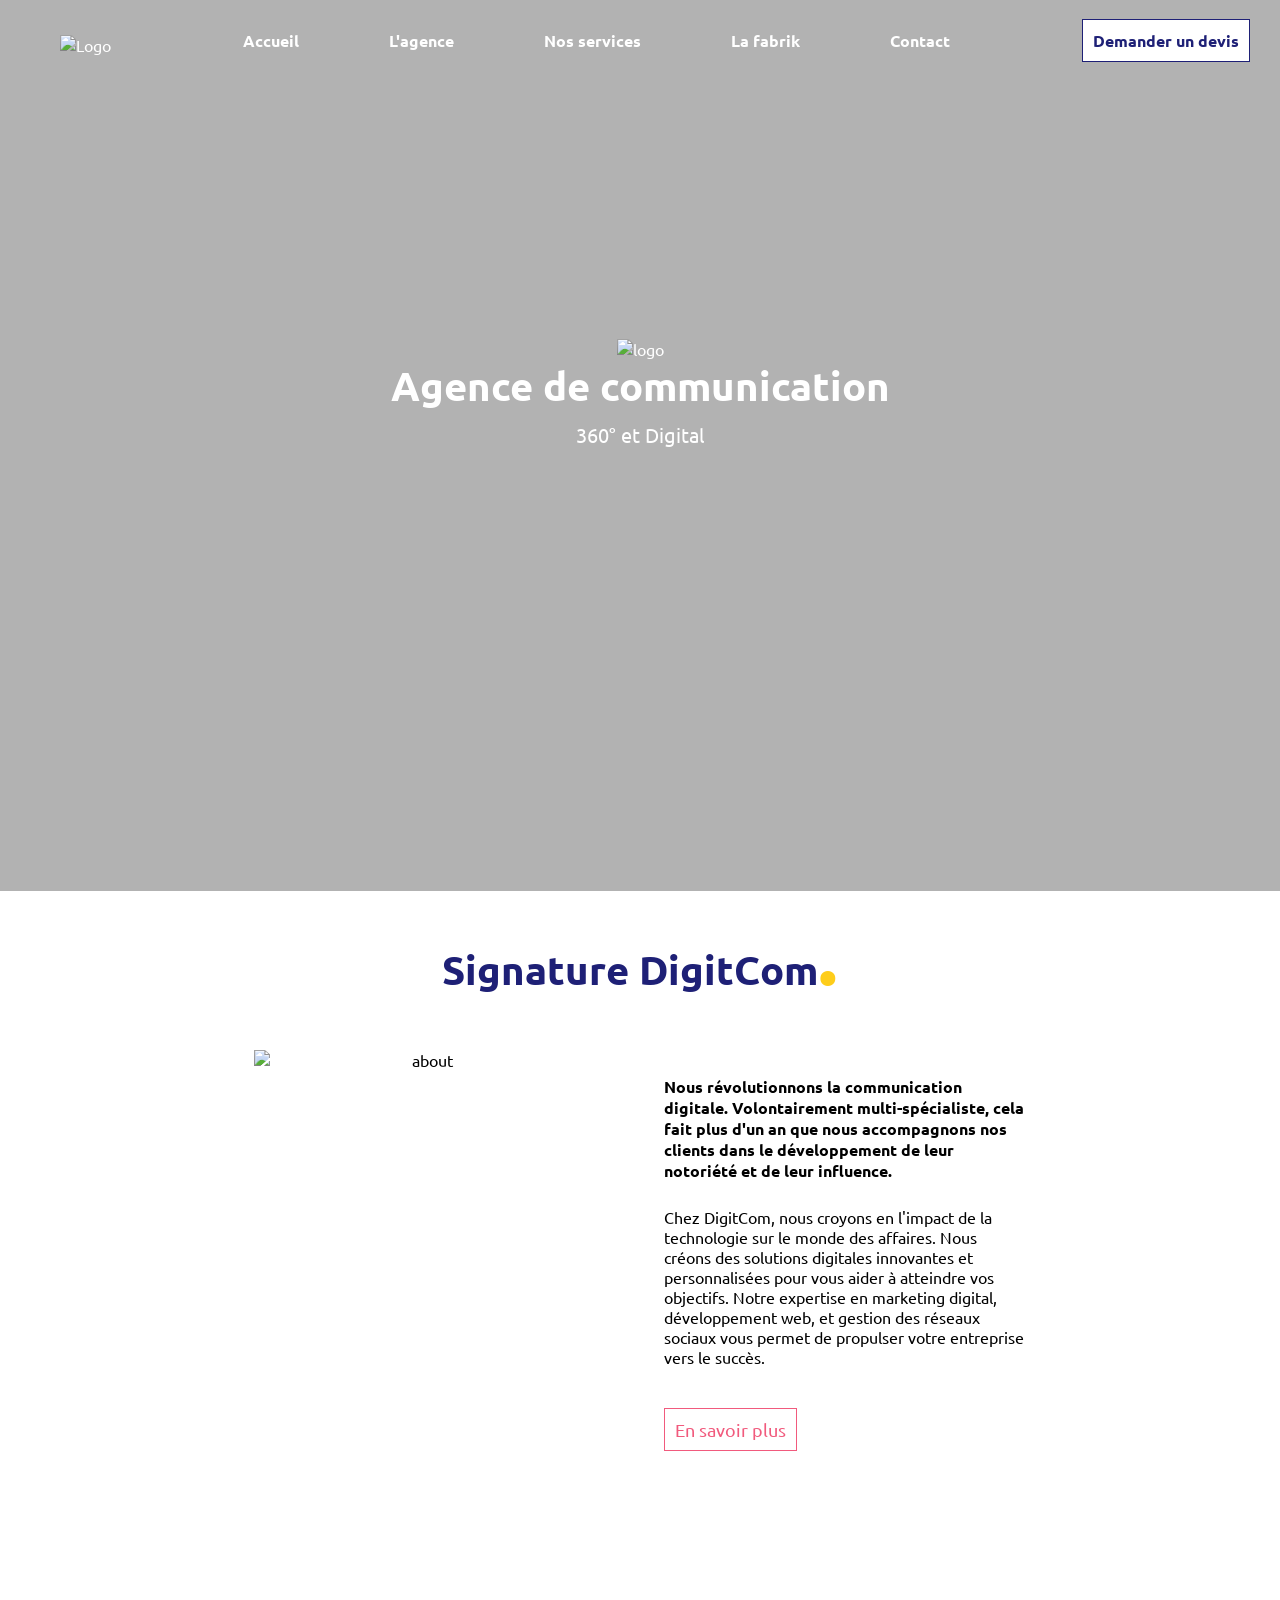
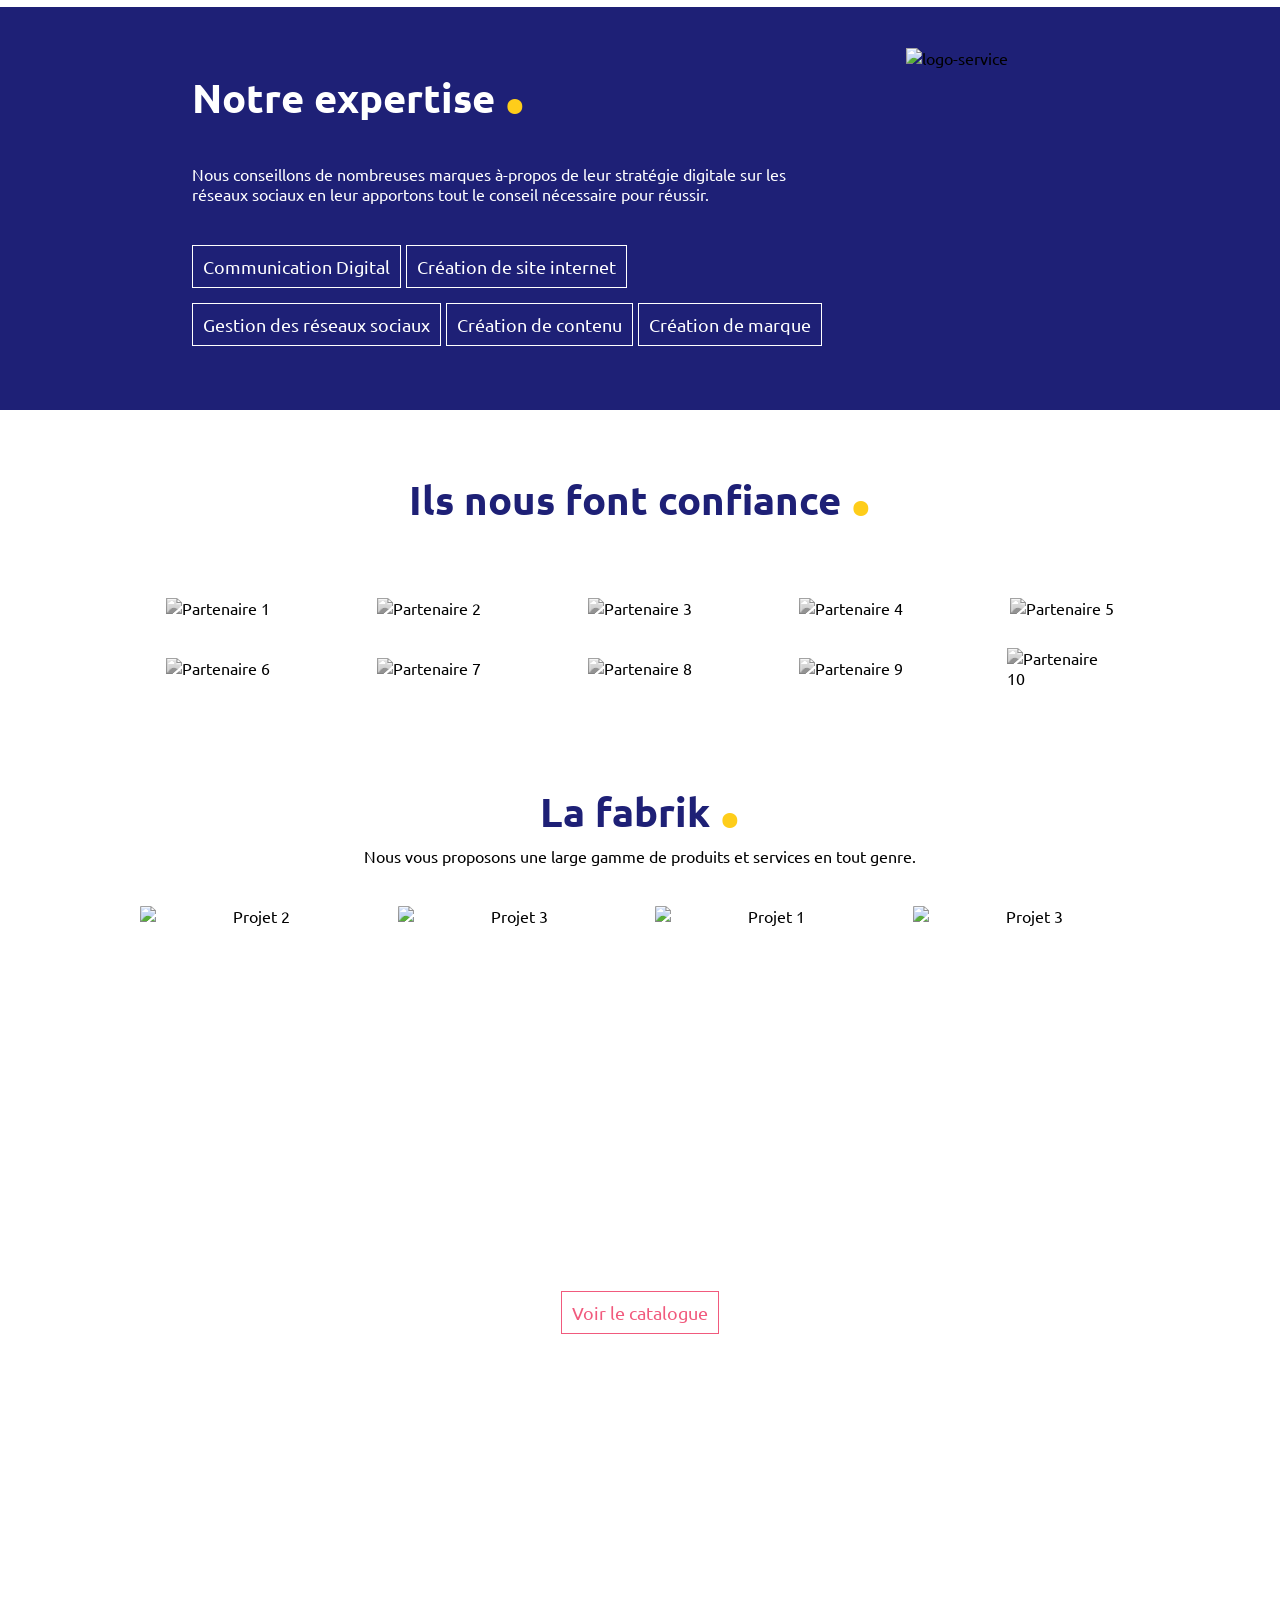
==== commit f2bfa1df: "Add files via upload" ====
--- a/index.html
+++ b/index.html
@@ -1,167 +1,158 @@
-<!DOCTYPE html>
-<html lang="fr">
-<head>
-    <meta charset="UTF-8">
-    <meta name="viewport" content="width=device-width, initial-scale=1.0">
-    <title>Home WEC</title>
-    <link rel="stylesheet" href="styles.css">
-    <link href="https://fonts.googleapis.com/css2?family=Lovelo:wght@300;400&display=swap" rel="stylesheet">
-    <link rel="stylesheet" href="https://cdnjs.cloudflare.com/ajax/libs/font-awesome/6.4.2/css/all.min.css">
-    <script defer src="script.js"></script>
-</head>
-<body>
-    <header>
-        <div class="logo">
-            <img src="images/logo.png" alt="Logo de l'entreprise">
-        </div>
-        <nav>
-            <ul class="menu">
-                <li><a href="index.html">Home</a></li>
-                <li><a href="about.html">About</a></li>
-                <li><a href="product.html">Products</a></li>
-                <li><a href="services.html">Services</a></li>
-                <li><a href="contact.html">Contact us</a></li>
-            </ul>
-            <div class="hamburger" id="hamburger">
-                <span></span>
-            </div>
-        </nav>
-    </header>
-
-    <section class="hero">
-        <div class="slide active">
-        <div class="overlay"></div>
-            <img src="images/hero.jpeg" alt="Énergie 1">
-            <div class="hero-content">
-                <h1>The energy that drives your future</h1>
-                <p>We provide reliable and innovative energy solutions to meet the needs of industries and individuals.</p>
-            </div>
-        </div>
-        <div class="slide">
-        <div class="overlay"></div>
-            <img src="images/hero2.jpeg" alt="Énergie 2">
-            <div class="hero-content">
-                <h1>Excellence at the heart of energy</h1>
-                <p> Specialists in oil and energy, we are committed to delivering high-quality products and services for a world in motion.</p>
-            </div>
-        </div>
-    </section>
-    <div class="hero-button">
-        <a href="about.html" class="btn">Learn more</a>
-    </div>
-
-    <section class="about">
-        <div class="text">
-        <h2>About us</h2>
-        <p>
-            Welcome to Wolf Energies Compagnies (WEC), your trusted partner in the energy sector. Specializing in the extraction, refining, and distribution of petroleum products, we leverage our expertise to serve industries, businesses, and individuals. With a sustainable and innovative approach, we are committed to providing reliable and high-performance energy solutions while adhering to the strictest environmental standards.
-        </p>
-        <p>
-            Our mission is to ensure secure access to energy by combining efficiency, responsibility, and innovation. Discover our products and services designed to meet the needs of a constantly evolving market.
-        </p>
-        
-        <a href="about.html" class="btn">About us <span class="arrow">→</span></a>
-        </div>
-        <div class="image">        
-        <img src="images/a.png" alt="Image" class="image-oval">
-        </div>
-        
-    </section>
-    <section class="product">
-        <h2>Products</h2>
-        <p>Wolf Energies Compagnies offers a complete range of petroleum products that meet the needs of industries, companies and individuals. Our fuels are designed to offer performance, efficiency and compliance with environmental standards.</p>
-        <div class="product-container">
-            <div class="product-card">
-                <p>A light fuel for gasoline-powered vehicles, it offers fast combustion and optimal performance for thermal engines. Its formulation improves energy efficiency while reducing polluting emissions.</p>
-                <div class="product-desc">
-                    <h3>Essence</h3>
-                </div>
-            </div>
-            <div class="product-card">
-                <p>Used primarily for diesel vehicles and some industrial applications, diesel is known for its high energy efficiency. It ensures slower combustion and extended range, making it a preferred choice for commercial vehicles and heavy-duty vehicles.</p>
-                <div class="product-desc">
-                    <h3>Gazole</h3>
-                </div>
-            </div>
-            <div class="product-card">
-                <p>Essential fuel for diesel engines, it is used both in road transport and in the agricultural and industrial sectors. Its composition guarantees a good balance between power and fuel economy. In addition, it reduces pollutant emissions.</p>
-                <div class="product-desc">
-                    <h3>Diesel</h3>
-                </div>
-            </div>
-            <p>Each product is rigorously controlled to ensure optimal quality and meet the requirements of the different sectors of activity.</p>
-        </div>
-        <div class="hero-button">
-            <a href="product.html" class="btn">Learn more</a>
-        </div>
-    </section>
-
-    <section class="presentation">
-        <div class="presentation-slider">
-            <div class="presentation-slide">
-                <div class="card">
-                    <div class="image">
-                    <img src="images/b.png" alt="Image 1">
-                    </div>
-                    <div class="text">
-                    <h3>Our Vision</h3>
-                    <p>We aspire to become a reference player in the energy sector by combining innovation, responsibility and sustainability. Our goal is to transform the energy landscape by offering environmentally friendly solutions, while responding to the challenges of a constantly changing world.</p>
-                    <p>By investing in clean technologies and optimizing our processes, we want to build a safer and more sustainable energy future for generations to come.</p>
-                    <a href="about.html" class="btn">Learn more</a>
-                    </div>
-                </div>
-            </div>
-            <div class="presentation-slide">
-                <div class="card">
-                    <div class="image">
-                    <img src="images/c.png" alt="Image 2">
-                    </div>
-                    <div class="text">
-                    <h3>Our Mission</h3>
-                    <p>Our mission is to provide reliable, efficient and sustainable energy solutions, adapted to the needs of industries, companies and individuals. We are committed to ensuring a secure energy supply while respecting the highest environmental standards.</p>
-                    <p>
-                    Thanks to our expertise and cutting-edge technologies, we contribute to economic development by ensuring accessible and efficient energy.</p>
-                    <a href="about.html" class="btn">Learn more</a>
-                    </div>
-                </div>
-            </div>
-        </div>
-
-        <!-- Boutons de navigation -->
-        <button id="prev">❮</button>
-        <button id="next">❯</button>
-    </section>
-
-    <footer>
-        <div class="footer-container">
-            <div class="logo-container">
-                <img src="images/logo.png" alt="Logo" class="footer-logo">
-            </div>
-            <div class="footer-links">
-                <h4>Useful links</h4>
-                <ul>
-                    <li><a href="index.html">Home</a></li>
-                    <li><a href="about.html">About</a></li>
-                    <li><a href="services.html">Services</a></li>
-                    <li><a href="product.html">Products</a></li>
-                    <li><a href="contact.html">Contact us</a></li>
-                </ul>
-            </div>
-            <div class="footer-location">
-                <h4>Location</h4>
-                <p>Résidence Les Ulysses, rue Alex Flemming</p>
-                <p>Marcory-Abidjan, Côte d'Ivoire.</p>
-            </div>
-            <div class="footer-emails">
-                <h4>Contact us</h4>
-                <a href="mailto:mohamedissa.kone@wolfenergiescompagnies.com" class="email-button">mohamedissa.kone@wolfenergiescompagnies.com</a>
-                <a href="mailto:support@wolfenergiescompagnies.com" class="email-button">support@wolfenergiescompagnies.com</a>
-            </div>
-        </div>
-        <div class="footer-copyright">
-            <p>&copy; 2025 wolf energies compagnies. All rights reserved.</p>
-        </div>
-    </footer>
-
-</body>
-</html>
+<!DOCTYPE html>
+<html lang="fr">
+<head>
+    <meta charset="UTF-8">
+    <meta name="viewport" content="width=device-width, initial-scale=1.0">
+    <title>Digitcom</title>
+    <link rel="stylesheet" href="styles.css">
+    <link href="https://fonts.googleapis.com/css2?family=Ubuntu:ital,wght@0,300;0,400;0,500;0,700;1,300;1,400;1,500;1,700&display=swap" rel="stylesheet">    <script defer src="script.js"></script>
+    <link rel="stylesheet" href="https://cdnjs.cloudflare.com/ajax/libs/font-awesome/6.4.2/css/all.min.css">
+    <script defer src="script.js"></script>
+</head>
+<body>
+
+    <header>
+        <div class="hamburger" id="hamburger">
+            <span></span>
+        </div>
+
+        <div class="logo">
+            <img src="images/logob1.png" alt="Logo" class="logo">
+        </div>
+        <nav>
+            <ul class="nav-links">
+                <li><a href="index.html">Accueil</a></li>
+                <li><a href="about.html">L'agence</a></li>
+                <li><a href="services.html">Nos services</a></li>
+                <li><a href="lafabrik.html">La fabrik</a></li>
+                <li><a href="contact.html">Contact</a></li>
+            </ul>
+        </nav>
+        <a href="devis.html" class="btn-devis">Demander un devis</a>
+    </header>
+
+    <section class="hero">
+        <div class="overlay"></div>
+        <div class="hero-content">
+            <img src="images/logoa1.png" alt="logo">
+            <h1>Agence de communication</h1>
+            <p>360° et Digital</p>
+        </div>
+    </section>
+
+    <section class="about">
+        <h2>Signature DigitCom<i><strong>.</strong></i></h2>
+        <div class="about-content">
+            <img src="images/about.jpg" alt="about">
+            <div class="about-text">
+                <p><strong>Nous révolutionnons la communication digitale. Volontairement multi-spécialiste, cela fait plus d'un an que nous accompagnons nos clients dans le développement de leur notoriété et de leur influence.</strong></p>
+                <br>
+                <p>Chez DigitCom, nous croyons en l'impact de la technologie sur le monde des affaires. Nous créons des solutions digitales innovantes et personnalisées pour vous aider à atteindre vos objectifs. Notre expertise en marketing digital, développement web, et gestion des réseaux sociaux vous permet de propulser votre entreprise vers le succès.</p>
+                <br>
+                <a href="about.html" class="btn-about">En savoir plus</a>
+            </div>
+        </div>
+    </section>
+
+    <section class="services">
+        <div class="services-text">
+            <h2>Notre expertise <i><strong>.</strong></i></h2>
+            <p>Nous conseillons de nombreuses marques à-propos de leur stratégie digitale sur les réseaux sociaux en leur apportons tout le conseil nécessaire pour réussir.</p>
+            <br>
+            <a href="services.html" class="btn-service">Communication Digital</a>
+            <a href="services.html" class="btn-service">Création de site internet</a>
+            <a href="services.html" class="btn-service">Gestion des réseaux sociaux</a>
+            <a href="services.html" class="btn-service">Création de contenu</a>
+            <a href="services.html" class="btn-service">Création de marque</a>
+        </div>
+        <div class="logo-service">
+            <img src="images/logob1.png" alt="logo-service">
+        </div>
+    </section>
+
+    <section class="clients">
+        <h2>Ils nous font confiance <i><strong>.</strong></i></h2>
+        <div class="clients-logos">
+            <img src="images/dk.jpg" alt="Partenaire 1">
+            <img src="images/athen.PNG" alt="Partenaire 2">
+            <img src="images/club.PNG" alt="Partenaire 3">
+            <img src="images/wec.PNG" alt="Partenaire 4">
+            <img src="images/cleanco.PNG" alt="Partenaire 5">
+            <img src="images/dbk.jpeg" alt="Partenaire 6">  
+            <img src="images/tatou.PNG" alt="Partenaire 7">     
+            <img src="images/ccc.PNG" alt="Partenaire 8">                                       
+            <img src="images/coconut.jpg" alt="Partenaire 9">
+            <img src="images/kamonarde.jpg" alt="Partenaire 10">
+            <!-- Ajoute autant d'images que nécessaire -->
+        </div>
+    </section>
+
+    <!-- SECTION PROJETS -->
+    <section class="projects">
+        <h2>La fabrik <i><strong>.</strong></i></h2>
+        <p>Nous vous proposons une large gamme de produits et services en tout genre.</p>
+        <div class="projects-grid">
+            <div class="project-item">
+                <div class="project-thumb">
+                    <img src="images/cartevisite.jpg" alt="Projet 2">
+                    <div class="project-info">
+                        <h3>Carte de visite</h3>
+                    </div>
+                </div>
+            </div>
+            <div class="project-item">
+                <div class="project-thumb">
+                    <img src="images/kakemono.jpg" alt="Projet 3">
+                    <div class="project-info">
+                        <h3>kakemono</h3>
+                    </div>
+                </div>
+            </div>
+            <div class="project-item">
+                <div class="project-thumb">
+                    <img src="images/tshirt.jpg" alt="Projet 1">
+                    <div class="project-info">
+                        <h3>T-shirt personnalisé</h3>
+                    </div>
+                </div>
+            </div>
+            <div class="project-item">
+                <div class="project-thumb">
+                    <img src="images/sacperso.jpg" alt="Projet 3">
+                    <div class="project-info">
+                        <h3>Sac personnalisé</h3>
+                    </div>
+                </div>
+            </div>
+        </div>
+        <br>
+        <a href="lafabrik.html" class="btn-services">Voir le catalogue</a>
+    </section>
+
+    <footer>
+        <div class="footer-container">
+            <div class="footer-section">
+                <h3>Contact</h3>
+                <p>Grand Bassam, Côte d'Ivoire</p>
+                <p>+225 07 05 73 33 98</p>
+                <p>contact@digitcom.com</p>
+            </div>
+            <div class="footer-section">
+                <h3>Horaires</h3>
+                <p>Lundi - Vendredi : 09h - 17h30</p>
+                <p>Samedi : 09h - 12h</p>
+            </div>
+            <div class="footer-section">
+                <h3>Suivez-nous</h3>
+                <div class="social-icons">
+                    <a href="https://instagram.com" target="_blank"><i class="fab fa-instagram"></i></a>
+                    <a href="https://facebook.com" target="_blank"><i class="fab fa-facebook-f"></i></a>
+                    <a href="https://tiktok.com" target="_blank"><i class="fab fa-tiktok"></i></a>
+                </div>
+            </div>
+        </div>
+        <p class="copyright">© 2025 DigitCom. Tous droits réservés.</p>
+    </footer>
+
+</body>
+</html>
--- a/styles.css
+++ b/styles.css
@@ -1,1333 +1,843 @@
-/* Style général */
-body {
-    margin: 0;
-    padding: 0;
-    box-sizing: border-box;
-    font-family: 'Lovelo', sans-serif !important;
-    background-color: #fff;
-}
-
-/* HEADER */
-header {
-    display: flex;
-    justify-content: space-between;
-    align-items: center;
-    padding: 15px 10px;
-    background-color: #ebebeb;
-    color: #d52d00;
-    height: 50px;
-}
-
-.logo img {
-    width: 170px;
-    height: 60px;
-    margin-left: 30px;
-    margin-bottom: -5px;
-}
-
-nav {
-    display: flex;
-    align-items: center;
-}
-
-
-.menu {
-    display: flex;
-    list-style: none;
-}
-
-/* Lorsque le menu est actif */
-.menu.active {
-    opacity: 1; /* Rendu visible */
-    transform: translateX(0); /* Ramène à sa place */
-    pointer-events: auto;
-}
-
-.menu li {
-    margin: 20px 30px;
-    border-bottom: 0; /* Ligne entre les éléments */
-    padding: 10px 0;
-}
-
-.menu li:last-child {
-    border-bottom: none; /* Supprime la ligne sous le dernier élément */
-}
-
-.menu a.active {
-    color: #d52d00; /* Couleur différente pour la page active */
-}
-
-/* Style des liens */
-.menu a {
-    color: #000;
-    text-decoration: none;
-    font-weight: bold;
-    padding: 10px 15px;
-    position: relative;
-    display: inline-block;
-    transition: color 0.3s ease-in-out;
-}
-
-
-/* Styles du menu hamburger */
-.hamburger {
-    font-size: 30px;
-    cursor: pointer;
-    display: none;
-    position: relative;
-    width: 30px;
-    height: 30px;
-}
-
-/* Création des trois barres du hamburger */
-.hamburger::before,
-.hamburger::after,
-.hamburger span {
-    content: "";
-    position: absolute;
-    width: 25px;
-    height: 3px;
-    background: #d52d00;
-    transition: 0.3s ease-in-out;
-}
-
-.hamburger::before {
-    top: 5px;
-}
-
-.hamburger span {
-    top: 50%;
-    transform: translateY(-50%);
-}
-
-.hamburger::after {
-    bottom: 5px;
-}
-
-/* Transformation en croix */
-.hamburger.open::before {
-    top: 50%;
-    transform: translateY(-50%) rotate(45deg);
-}
-
-.hamburger.open::after {
-    bottom: 50%;
-    transform: translateY(50%) rotate(-45deg);
-}
-
-.hamburger.open span {
-    opacity: 0; /* Cache la barre du milieu */
-}
-
-/* RESPONSIVE DESIGN */
-@media (max-width: 768px) {
-    /* HEADER */
-    header {
-        display: flex;
-        justify-content: space-between;
-        align-items: center;
-        padding: 15px 20px;
-        background-color: #ebebeb;
-        color: #d52d00;
-    }
-
-    .logo img {
-        width: 170px;
-        height: 60px;
-        margin-left: 30px;
-        margin-bottom: -5px;
-    }
-
-    nav {
-        display: flex;
-        align-items: center;
-    }
-    
-    .menu {
-        display: flex;
-        flex-direction: column;
-        position: fixed; /* Fixe le menu par-dessus */
-        top: 0;
-        margin-top: 80px;
-        left: 0;
-        width: 100%;
-        height: 100vh; /* Prend toute la hauteur */
-        background-color: #ebebeb;
-        padding-top: 50px; /* Espace pour éviter la superposition avec la navbar */
-        opacity: 0; /* Invisible au début */
-        transform: translateX(-100%); /* Déplacé vers la gauche */
-        transition: transform 0.4s ease-out, opacity 0.4s ease-out;
-        pointer-events: none; /* Empêche les clics quand caché */
-        text-align: left; /* Aligne le texte à gauche */
-        list-style: none;
-        z-index: 1000; /* S'assure qu'il est au-dessus */
-    }
-
-    .menu.active {
-        display: flex;
-    }
-
-    .menu li {
-        margin: 10px 10px;
-        border-bottom: 3px solid rgb(255, 255, 255, 0.2); /* Ligne entre les éléments */
-        padding: 10px 0;
-    }
-
-    .menu li:last-child {
-        border-bottom: none; /* Supprime la ligne sous le dernier élément */
-    }
-
-    .menu a {
-        text-decoration: none;
-        color: #000;
-        font-size: 16px;
-    }
-
-    .hamburger {
-        display: block; /* Affichage sur petit écran */
-    }
-}
-
-/* HERO SECTION */
-.hero {
-    position: relative;
-    width: 100%;
-    height: 80vh;
-    overflow: hidden;
-}
-
-.hero .overlay {
-    position: absolute;
-    top: 0;
-    left: 0;
-    width: 100%;
-    height: 100%;
-    background: rgba(0, 0, 0, 0.3); /* Opacité de 50% */
-}
-
-.slide {
-    position: absolute;
-    width: 100%;
-    height: 100%;
-    display: flex;
-    align-items: center;
-    justify-content: center;
-    text-align: center;
-    color: white;
-    opacity: 0;
-    transition: opacity 2s ease-in-out;
-}
-
-.slide.active {
-    opacity: 1;
-}
-
-.slide img {
-    position: absolute;
-    width: 100%;
-    height: 100%;
-    object-fit: cover;
-    z-index: -1;
-}
-
-.hero-content {
-    position: relative;
-    z-index: 10;
-    width: 100%;
-}
-
-.hero h1 {
-    font-size: 50px;
-    margin-bottom: 10px;
-    margin-top: -20px;
-    text-shadow: 0 2px 4px rgba(0, 0, 0, 0.2);
-}
-
-.hero p {
-    font-size: 20px;
-    margin-bottom: 20px;
-}
-
-/* Style du bouton en dehors de l'image */
-.hero-button {
-    text-align: center;
-    margin-top: 0; /* Espace entre l'image et le bouton */
-}
-
-.btn {
-    background-color: #fff;
-    padding: 10px 80px;
-    text-decoration: none;
-    color: #d52d00;
-    font-weight: bold;
-    display: inline-block;
-    border-radius: 5px;
-    box-shadow: 0 2px 4px rgba(0, 0, 0, 0.2);
-    font-size: 20px;
-    margin-bottom: 20px;
-}
-
-
-/* Section a propos */
-
-.about {
-    text-align: left;
-    padding: 60px 30px;
-    display: flex;
-    align-items: center;
-    justify-content: space-between;
-    flex-wrap: wrap;
-    transform: translateX(100%); /* Déplace la section hors de l'écran à droite */
-    opacity: 0; /* Rendre invisible */
-    transition: transform 1.5s ease-in-out, opacity 0.5s ease-in-out; /* Animation du glissement */
-}
-
-/* Lorsque la section devient visible (par exemple au survol ou au chargement de la page) */
-.about.visible {
-    transform: translateX(0); /* Ramène la section à sa place */
-    opacity: 1; /* Rendre la section visible */
-    
-}
-
-
-.about h2 {
-    font-size: 34px;
-    color: #d52d00;
-    margin-bottom: 15px;
-    margin: 40px 30px;
-}
-
-.about p {
-    font-size: 20px;
-    color: #555;
-    width: 600px;
-    margin: 0 30px;
-}
-
-.about .btn {
-    background-color: #d52d00;
-    padding: 10px 20px;
-    text-decoration: none;
-    color: white;
-    font-weight: bold;
-    display: inline-block;
-    border-radius: 5px;
-    transition: background 0.3s ease-in-out;
-    align-items: center;
-    margin-top: 40px;
-    margin: 40px 30px;
-}
-
-.about .btn:hover {
-    background-color: #5c0701; /* Légèrement plus foncé au survol */
-}
-
-/* Style de la flèche */
-.about .btn .arrow {
-    opacity: 0;  /* Cachée au début */
-    transition: opacity 0.3s ease-in-out, transform 0.3s ease-in-out;
-    margin-left: 8px;
-    display: inline-block;
-}
-
-/* Affichage de la flèche au clic */
-.about .btn.clicked .arrow {
-    opacity: 1;  /* Devient visible */
-    transform: translateX(5px); /* Légèrement vers la droite */
-}
-
-.image-oval {
-    width: 500px;  /* Largeur de l'image */
-    height: 400px; /* Hauteur de l'image */
-    object-fit: cover; /* Pour que l'image garde ses proportions */
-    border-bottom-left-radius: 50px; /* Arrondi uniquement en haut à gauche */
-    margin-top: 50px; /* Espace entre l'image et le texte */
-    margin-right: 40px;
-    align-items: center; /* Centre l'image*/
-    margin-bottom: 50px;
-}
-
-/* Section produits */
-.product {
-    padding: 10px 30px;
-    text-align: center;
-    background-color: #ebebeb;
-}
-
-.product h2 {
-    font-size: 30px;
-    color: #d52d00;
-    margin-bottom: 15px;
-}
-
-.product p {
-    font-size: 20px;
-    color: #555;
-    max-width: 1200px;
-    margin: 0 auto 20px;
-}
-
-.product-container {
-    display: flex;
-    align-items: center;
-    justify-content: space-between;
-    flex-wrap: wrap;
-    margin-top: 50px;
-}
-
-/* Style des cards */
-.product-card {
-    width: 350px;
-    height: 100px;
-    padding: 20px;
-    margin-bottom: 80px;
-    margin-left: 15px;
-    border-radius: 2px;
-    text-align: center;
-    background-color: #fff;
-    cursor: pointer;
-
- /* Animation d'apparition */
-    opacity: 0;
-    transform: translateY(50px);
-    transition: opacity 0.6s ease-out, transform 0.6s ease-out;
-    
-    justify-content: center;
-    box-shadow: 0 2px 4px rgba(0, 0, 0, 0.2)
-}
-
-.product-card p {
-    font-size: 20px;
-    color: #555;
-    max-width: 600px;
-    margin: 0 auto 20px;
-}
-
-/* Lorsque la carte est visible dans la fenêtre */
-.product-card.visible {
-    opacity: 1;
-    transform: translateY(0);
-}
-
-/* Effet au survol */
-.product-card:hover {
-    transform: scale(1.05); /* Agrandit la carte au survol */
-    background-color: #d52d00; /* Change la couleur de fond au survol */
-    color: #fff; /* Change la couleur du texte au survol */
-}
-
-.product-card:hover p {
-    color: #fff;
-}
-
-/* Effet au clic (après ajout de la classe "active") */
-.product-card.active {
-    background-color: #d52d00; /* Change la couleur de fond au clic */
-    color: white; /* Change la couleur du texte */
-}
-
-.product-card p {
-    font-size: 16px;
-    color: #555;
-    margin-bottom: 10px;
-}
-
-.product-desc {
-    width: 250px;
-    height: 20px;
-    padding: 10px;
-    margin: 15px 40px;
-    border-radius: 2px;
-    text-align: center;
-    background-color: #fff;
-    cursor: pointer;
-    justify-content: center;
-    box-shadow: 0 2px 4px rgba(0, 0, 0, 0.2);
-}
-
-.product-desc h3{
-    font-size: 20px;
-    color: #d52d00;
-    margin-top: -2px;
-}
-
-.presentation {
-    position: relative;
-    width: 100%;
-    margin: auto;
-    overflow: hidden;
-    background-color: #fff;
-}
-
-.presentation-slider {
-    display: flex;
-    transition: transform 0.5s ease-in-out;
-}
-
-.presentation-slide {
-    min-width: 100%;
-    box-sizing: border-box;
-    margin-top: 20px;
-}
-
-.card {
-    background: #fff;
-    padding: 40px;
-    display: flex;
-    align-items: center;
-    justify-content: space-between;
-    flex-wrap: wrap;
-    height: 550px;
-    border-radius: 10px;
-    text-align: center;
-    box-shadow: 0 4px 8px rgba(0, 0, 0, 0.2);
-    transition: transform 0.3s ease, background-color 0.3s ease;
-}
-
-.card img {
-    width: 500px;
-    height: 350px;
-    border-radius: 10px;
-    margin-left: 50px;
-}
-
-.card h3 {
-    margin: 10px 0;
-    font-size: 30px;
-}
-
-.card p {
-    font-size: 18px;
-    color: #555;
-    width: 600px;
-    margin-right: 40px;
-    margin-bottom: 30px;
-}
-
-/* Boutons de navigation */
-#prev, #next {
-    position: absolute;
-    top: 50%;
-    transform: translateY(-50%);
-    background: rgba(0, 0, 0, 0.5);
-    color: white;
-    border: none;
-    padding: 10px;
-    cursor: pointer;
-}
-
-#prev {
-    left: 10px;
-}
-
-#next {
-    right: 10px;
-}
-
-/* RESPONSIVE DESIGN */
-@media (max-width: 768px) {
-    /* HERO SECTION */
-    .hero {
-        position: relative;
-        width: 100%;
-        height: 25vh;
-        overflow: hidden;
-    }
-
-    .hero .overlay {
-        position: absolute;
-        top: 0;
-        left: 0;
-        width: 100%;
-        height: 100%;
-        background: rgba(0, 0, 0, 0.2); /* Opacité de 50% */
-    }
-
-    .slide {
-        position: absolute;
-        width: 100%;
-        height: 100%;
-        display: flex;
-        align-items: center;
-        justify-content: center;
-        text-align: center;
-        color: white;
-        opacity: 0;
-        transition: opacity 2s ease-in-out;
-    }
-
-    .slide.active {
-        opacity: 1;
-    }
-
-    .slide img {
-        position: absolute;
-        width: 100%;
-        height: 100%;
-        object-fit: cover;
-        z-index: -1;
-    }
-
-    .hero-content {
-        position: relative;
-        z-index: 10;
-        width: 100%;
-    }
-
-    .hero h1 {
-        font-size: 20px;
-        margin-bottom: 10px;
-        margin-top: 0;
-    }
-
-    .hero p {
-        font-size: 14px;
-        margin-bottom: 20px;
-    }
-
-    /* Style du bouton en dehors de l'image */
-    .hero-button {
-        text-align: center;
-        margin-top: 0; /* Espace entre l'image et le bouton */
-    }
-
-    .btn {
-        background-color: #fff;
-        padding: 10px 20px;
-        text-decoration: none;
-        color: #d52d00;
-        font-weight: bold;
-        display: inline-block;
-        border-radius: 5px;
-        box-shadow: 0 2px 4px rgba(0, 0, 0, 0.2);
-        font-size: 16px;
-    }
-
-    /* Section a propos */
-
-    .about {
-        text-align: left;
-        padding: 60px 30px;
-        transform: translateX(100%); /* Déplace la section hors de l'écran à droite */
-        opacity: 0; /* Rendre invisible */
-        transition: transform 1.5s ease-in-out, opacity 0.5s ease-in-out; /* Animation du glissement */
-    }
-
-    /* Lorsque la section devient visible (par exemple au survol ou au chargement de la page) */
-    .about.visible {
-        transform: translateX(0); /* Ramène la section à sa place */
-        opacity: 1; /* Rendre la section visible */
-    }
-
-
-    .about h2 {
-        font-size: 34px;
-        color: #d52d00;
-        margin-bottom: 15px;
-        margin: 20px 5px;
-    }
-
-    .about p {
-        font-size: 20px;
-        color: #555;
-        width: 350px;
-        margin: 0 5px;
-    }
-
-    .about .btn {
-        background-color: #d52d00;
-        padding: 10px 20px;
-        text-decoration: none;
-        color: white;
-        font-weight: bold;
-        display: inline-block;
-        border-radius: 5px;
-        transition: background 0.3s ease-in-out;
-        align-items: center;
-        margin-top: 40px;
-        margin: 40px 5px;
-    }
-
-    .about .btn:hover {
-        background-color: #5c0701; /* Légèrement plus foncé au survol */
-    }
-
-    /* Style de la flèche */
-    .about .btn .arrow {
-        opacity: 0;  /* Cachée au début */
-        transition: opacity 0.3s ease-in-out, transform 0.3s ease-in-out;
-        margin-left: 8px;
-        display: inline-block;
-    }
-
-    /* Affichage de la flèche au clic */
-    .about .btn.clicked .arrow {
-        opacity: 1;  /* Devient visible */
-        transform: translateX(5px); /* Légèrement vers la droite */
-    }
-
-    .image-oval {
-        width: 100%;  /* Largeur de l'image */
-        height: 250px; /* Hauteur de l'image */
-        object-fit: cover; /* Pour que l'image garde ses proportions */
-        border-bottom-left-radius: 50px; /* Arrondi uniquement en haut à gauche */
-        margin-top: 50px; /* Espace entre l'image et le texte */
-        margin-left: 0;
-        align-items: center; /* Centre l'image*/
-        margin-bottom: 50px;
-    }
-
-    /* Section produits */
-    .product {
-        padding: 10px 30px;
-        text-align: center;
-        background-color: #ebebeb;
-    }
-
-    .product h2 {
-        font-size: 30px;
-        color: #d52d00;
-        margin-bottom: 15px;
-    }
-
-    .product p {
-        font-size: 20px;
-        color: #555;
-        max-width: 600px;
-        margin: 0 auto 20px;
-    }
-
-    /* Style des cards */
-    .product-card {
-        width: 300px;
-        height: 200px;
-        padding: 20px;
-        margin-bottom: 30px;
-        margin-left: 5px;
-        border-radius: 2px;
-        text-align: center;
-        background-color: #fff;
-        cursor: pointer;
-
-     /* Animation d'apparition */
-        opacity: 0;
-        transform: translateY(50px);
-        transition: opacity 0.6s ease-out, transform 0.6s ease-out;
-
-        justify-content: center;
-        box-shadow: 0 2px 4px rgba(0, 0, 0, 0.2)
-    }
-    
-    /* Effet au survol */
-    .product-card:hover {
-        transform: scale(1.05); /* Agrandit la carte au survol */
-        background-color: #d52d00; /* Change la couleur de fond au survol */
-        color: #fff; /* Change la couleur du texte au survol */
-    }
-
-    .product-card:hover p {
-        color: #fff;
-    }
-
-    /* Effet au clic (après ajout de la classe "active") */
-    .product-card.active {
-        background-color: #d52d00; /* Change la couleur de fond au clic */
-        color: white; /* Change la couleur du texte */
-    }
-
-    .product-card p {
-        font-size: 16px;
-        color: #555;
-        margin-bottom: 10px;
-    }
-
-    .product-desc {
-        width: 250px;
-        height: 10px;
-        padding: 10px;
-        margin: 30px 15px;
-        border-radius: 2px;
-        text-align: center;
-        background-color: #fff;
-        cursor: pointer;
-        justify-content: center;
-        box-shadow: 0 2px 4px rgba(0, 0, 0, 0.2)   
-    }
-
-    .product-desc h3{
-        font-size: 20px;
-        color: #d52d00;
-        margin-top: -10px;
-    }
-
-    .presentation {
-        position: relative;
-        width: 100%;
-        margin: 0;
-        overflow: hidden;
-        background-color: #fff;
-    }
-
-    .presentation-slider {
-        display: flex;
-        transition: transform 0.5s ease-in-out;
-    }
-
-    .presentation-slide {
-        min-width: 100%;
-        box-sizing: border-box;
-        margin-top: 20px;
-    }
-
-    .card {
-        background: #fff;
-        padding: 0 32px;
-        height: 700px;
-        border-radius: 10px;
-        text-align: center;
-        box-shadow: 0 4px 8px rgba(0, 0, 0, 0.2);
-        transition: transform 0.3s ease, background-color 0.3s ease;
-    }
-
-    .card img {
-        width: 100%;
-        height: 300px;
-        border-radius: 10px;
-        margin-left: 0;
-    }
-
-    .card img {
-        width: 340px;
-        height: 250px;
-        border-radius: 10px;
-    }
-
-    .card h3 {
-        margin: 0;
-        font-size: 20px;
-    }
-
-    .card p {
-        font-size: 16px;
-        color: #555;
-        width: 350px;
-        margin-right: 0;
-        margin-bottom: 30px;
-    }
-
-    /* Boutons de navigation */
-    #prev, #next {
-        position: absolute;
-        top: 50%;
-        transform: translateY(-50%);
-        background: rgba(0, 0, 0, 0.5);
-        color: white;
-        border: none;
-        padding: 10px;
-        cursor: pointer;
-    }
-
-    #prev {
-        left: 10px;
-    }
-
-    #next {
-        right: 10px;
-    }
-}
-
-footer {
-    background-color: #ebebeb;
-    color: #000;
-    padding: 0 0;
-    text-align: center;
-    margin-top: 40px;
-    
-}
-
-.footer-container {
-    display: flex;
-    flex-wrap: wrap;
-    justify-content: space-between;
-    max-width: 1200px;
-    margin: 0 auto;
-}
-
-.footer-container > div {
-    flex: 1 1 250px;
-    margin: 10px;
-}
-
-.footer-logo {
-    width: 180px;
-    margin-top: 40px;
-}
-
-h4 {
-    margin-bottom: 10px;
-    font-size: 18px;
-}
-
-ul {
-    list-style-type: none;
-    padding: 0;
-}
-
-ul li {
-    margin: 5px 0;
-}
-
-ul li a {
-    color: #d52d00;
-    text-decoration: none;
-}
-
-ul li a:hover {
-    text-decoration: underline;
-}
-
-.footer-location p, .footer-emails p {
-    font-size: 15px;
-}
-
-.footer-copyright {
-    background-color: #d52d00;
-    padding: 10px;
-    margin-top: 20px;
-    color: #fff;
-}
-
-.footer-copyright p {
-    margin: 0;
-    font-size: 14px;
-}
-
-.cover-image {
-    position: relative;
-    height: 400px;
-    width: 100%;
-    overflow: hidden;
-}
-
-.cover-img {
-    width: 100%;
-    height: 100%;
-    object-fit: cover;
-}
-
-.content h1 {
-    color: #d52d00;
-    font-size: 36px;
-    width: 600px;
-}
-
-.content p {
-    color: #000;
-    font-size: 18px;
-    width: 600px;
-    text-align: left;
-}
-
-.content {
-    padding: 20px;
-    text-align: center;
-    display: flex;
-    align-items: center;
-    justify-content: space-between;
-    flex-wrap: wrap;
-    margin: 0 40px;
-}
-
-.section-text {
-    margin: 20px 0;
-    opacity: 0;
-    transform: translateX(100%);
-    animation: fadeInLeft 1s forwards;
-}
-
-.section-cards {
-    background-color: #fff;
-    text-align: center;
-    width: 100%;
-    padding: 20px;
-    margin-left: 15px;
-    display: flex;
-    align-items: center;
-    justify-content: space-between;
-    flex-wrap: wrap;
-    margin-top: 50px;
-}
-
-.cards {
-    display: flex;
-    justify-content: center;
-    margin-top: 5px;
-    opacity: 0;
-    transform: translateY(50px);
-    animation: fadeUp 1s forwards;
-    text-align: center;
-}
-
-.card-one {
-    background-color: #f4f4f4;
-    padding: 20px;
-    width: 500px;
-    border-radius: 8px;
-    box-shadow: 0 4px 6px rgba(0, 0, 0, 0.1);
-    margin-bottom: 40px;
-    
-}
-
-.card-one p {
-    font-size: 18px;
-    color: #555;
-    width: 500px;
-}
-
-.card-two {
-    background-color: #d52d00;
-    color: #fff;
-    padding: 20px;
-    width: 500px;
-    height: 25px;
-    border-top-left-radius: 20px;
-    box-shadow: 0 4px 6px rgba(0, 0, 0, 0.1);
-}
-
-.card-two h3 {
-    margin-top: 0;
-    font-size: 23px;
-}
-
-/* Animation keyframes */
-@keyframes fadeInLeft {
-    0% {
-        opacity: 0;
-        transform: translateX(100%);
-    }
-    100% {
-        opacity: 1;
-        transform: translateX(0);
-    }
-}
-
-@keyframes fadeInRight {
-    0% {
-        opacity: 0;
-        transform: translateX(-100%);
-    }
-    100% {
-        opacity: 1;
-        transform: translateX(0);
-    }
-}
-
-@keyframes fadeUp {
-    0% {
-        opacity: 0;
-        transform: translateY(30px);
-    }
-    100% {
-        opacity: 1;
-        transform: translateY(0);
-    }
-}
-
-/* Assign specific animations to each element */
-#text1 {
-    animation: fadeInLeft 2s forwards;
-}
-
-#text2 {
-    animation: fadeInLeft 3s forwards;
-}
-
-#card1 {
-    animation: fadeUp 3s forwards;
-    animation-delay: 2.5s;
-}
-
-#card2 {
-    animation: fadeUp 4s forwards;
-    animation-delay: 3.0s;
-}
-
-#card3 {
-    animation: fadeUp 4s forwards;
-    animation-delay: 3.5s;
-}
-
-#card4 {
-    animation: fadeUp 4s forwards;
-    animation-delay: 4.0s;
-}
-
-/* contact */
-
-.contact-section {
-    background-color: #d52d00;
-    padding: 40px;
-    text-align: center;
-    margin-bottom: -50px
-}
-.contact-section h2 {
-    font-size: 34px;
-    margin-bottom: 20px;
-    border-bottom: 0.5px solid #fff;
-    color: #fff;
-}
-
-.contact-card {
-    background-color: #fff;
-    padding: 20px;
-    border-radius: 8px;
-    box-shadow: 0 4px 6px rgba(0, 0, 0, 0.1);
-    margin-bottom: 20px;
-    text-align: center;
-}
-
-.contact-card h3 {
-    font-size: 20px;
-    margin-bottom: 10px;
-}
-
-.contact-card p {
-    font-size: 18px;
-    color: #555;
-}
-
-.email-button {
-    color: #d52d00;
-    text-decoration: none;
-    font-weight: bold;
-    font-size: 18px;
-}
-
-.email-button:hover {
-    color: #fff;
-}
-
-.email-button-card {
-    color: #000;
-    text-decoration: none;
-    font-weight: bold;
-    font-size: 18px;
-    text-align: center;
-    margin-left: -5px;
-}
-
-/* RESPONSIVE DESIGN */
-@media (max-width: 768px) {
-    .cover-image {
-        position: relative;
-        height: 300px;
-        overflow: hidden;
-    }
-
-    .cover-img {
-        width: 100%;
-        height: 100%;
-        object-fit: cover;
-    }
-
-    .content h1 {
-        color: #d52d00;
-        font-size: 32px;
-        width: 350px;
-        margin-left: -10px;
-    }
-
-    .content p {
-        color: #000;
-        font-size: 18px;
-        width: 350px;
-        text-align: left;
-    }
-
-    .content {
-        padding: 20px;
-        text-align: center;
-        display: flex;
-        align-items: center;
-        justify-content: space-between;
-        flex-wrap: wrap;
-        margin: 0 20px;
-    }
-
-    .section-text {
-        margin: 20px 0;
-        opacity: 0;
-        transform: translateX(100%);
-        animation: fadeInLeft 1s forwards;
-    }
-
-    .section-cards {
-        background-color: #fff;
-        text-align: center;
-        width: 100%;
-        padding: 20px;
-        margin-left: -30px;
-        display: flex;
-        align-items: center;
-        justify-content: space-between;
-        flex-wrap: wrap;
-        margin-top: 50px;
-    }
-
-    .cards {
-        display: flex;
-        justify-content: center;
-        margin-top: 5px;
-        opacity: 0;
-        transform: translateY(50px);
-        animation: fadeUp 1s forwards;
-        text-align: center;
-    }
-
-    .card-one {
-        background-color: #f4f4f4;
-        padding: 20px;
-        width: 320px;
-        border-radius: 8px;
-        box-shadow: 0 4px 6px rgba(0, 0, 0, 0.1);
-        margin-bottom: 40px;
-
-    }
-
-    .card-one p {
-        font-size: 14px;
-        color: #555;
-    }
-
-    .card-two {
-        background-color: #d52d00;
-        color: #fff;
-        padding: 20px;
-        width: 320px;
-        height: 25px;
-        border-top-left-radius: 20px;
-        box-shadow: 0 4px 6px rgba(0, 0, 0, 0.1);
-    }
-
-    .card-two h3 {
-        margin-top: -10px;
-        font-size: 20px;
-    }
-
-    /* Animation keyframes */
-    @keyframes fadeInLeft {
-        0% {
-            opacity: 0;
-            transform: translateX(100%);
-        }
-        100% {
-            opacity: 1;
-            transform: translateX(0);
-        }
-    }
-
-    @keyframes fadeInRight {
-        0% {
-            opacity: 0;
-            transform: translateX(-100%);
-        }
-        100% {
-            opacity: 1;
-            transform: translateX(0);
-        }
-    }
-
-    @keyframes fadeUp {
-        0% {
-            opacity: 0;
-            transform: translateY(30px);
-        }
-        100% {
-            opacity: 1;
-            transform: translateY(0);
-        }
-    }
-
-    /* Assign specific animations to each element */
-    #text1 {
-        animation: fadeInLeft 2s forwards;
-    }
-
-    #text2 {
-        animation: fadeInLeft 3s forwards;
-    }
-
-    #card1 {
-        animation: fadeUp 3s forwards;
-        animation-delay: 2.5s;
-    }
-
-    #card2 {
-        animation: fadeUp 4s forwards;
-        animation-delay: 3.0s;
-    }
-
-    #card3 {
-        animation: fadeUp 4s forwards;
-        animation-delay: 3.5s;
-    }
-
-    #card4 {
-        animation: fadeUp 4s forwards;
-        animation-delay: 4.0s;
-    }
-
-    /* contact */
-
-    .contact-section {
-        background-color: #d52d00;
-        padding: 40px;
-        text-align: center;
-        margin-bottom: -50px
-    }
-    .contact-section h2 {
-        font-size: 24px;
-        margin-bottom: 20px;
-        border-bottom: 0.5px solid #fff;
-        color: #fff;
-    }
-
-    .contact-card {
-        background-color: #fff;
-        padding: 20px;
-        border-radius: 8px;
-        box-shadow: 0 4px 6px rgba(0, 0, 0, 0.1);
-        margin-bottom: 20px;
-        text-align: center;
-    }
-
-    .contact-card h3 {
-        font-size: 20px;
-        margin-bottom: 10px;
-    }
-
-    .contact-card p {
-        font-size: 16px;
-        color: #555;
-    }
-
-    .email-button {
-        color: #d52d00;
-        text-decoration: none;
-        font-weight: bold;
-        font-size: 14px;
-    }
-
-    .email-button:hover {
-        color: #fff;
-    }
-
-    .email-button-card {
-        color: #000;
-        text-decoration: none;
-        font-weight: bold;
-        font-size: 12px;
-        text-align: center;
-        margin-left: -5px;
-    }
+/* Reset des marges et paddings */
+* {
+    margin: 0;
+    padding: 0;
+    box-sizing: border-box;
+    font-family: "Ubuntu", sans-serif;
+    font-style: normal;
+}
+/* Styles de l'en-tête */
+header {
+    display: flex;
+    justify-content: space-between;
+    align-items: center;
+    padding: 0 30px;
+    color: #fff;
+    position: relative;
+    width: 100%;
+    top: 0;
+    left: 0;
+    z-index: 1000;
+}
+.logo img {
+    width: auto;
+    height: 100px;
+    margin-left: 30px;
+    margin-bottom: -5px;
+    margin-top: 10%;
+}
+.nav-links {
+    display: flex;
+    list-style: none;
+}
+/* Lorsque le menu est actif */
+.nav-links.active {
+    opacity: 1; /* Rendu visible */
+    transform: translateX(0); /* Ramène à sa place */
+    pointer-events: auto;
+}
+.nav-links li {
+    margin: 20px 30px;
+}
+/* Style des liens */
+.nav-links a {
+    color: #fff;
+    text-decoration: none;
+    font-weight: bold;
+    padding: 10px 15px;
+    position: relative;
+    display: inline-block;
+    transition: color 0.3s ease-in-out;
+}
+/* Barre sous le lien actif */
+.nav-links a::after {
+    content: "";
+    position: absolute;
+    left: 0;
+    bottom: 0; /* Ajuste la position sous le texte */
+    width: 0%; /* Caché au début */
+    height: 3px; /* Épaisseur de la barre */
+    background: #fff; /* Couleur de la barre */
+    transition: width 0.3s ease-in-out;
+}
+/* Effet au survol et pour le lien actif */
+.nav-links a:hover::after,
+.nav-links a.active::after {
+    width: 100%; /* La barre s'affiche sous tout le lien */
+}
+/* Styles du menu hamburger */
+.hamburger {
+    font-size: 30px;
+    cursor: pointer;
+    display: none;
+    position: relative;
+    width: 30px;
+    height: 30px;
+}
+/* Création des trois barres du hamburger */
+.hamburger::before,
+.hamburger::after,
+.hamburger span {
+    content: "";
+    position: absolute;
+    width: 23px;
+    height: 2px;
+    background: #2A327B;
+    transition: 0.3s ease-in-out;
+}
+.hamburger::before {
+    top: 5px;
+}
+.hamburger span {
+    top: 50%;
+    transform: translateY(-50%);
+}
+.hamburger::after {
+    bottom: 5px;
+}
+/* Transformation en croix */
+.hamburger.open::before {
+    top: 50%;
+    transform: translateY(-50%) rotate(45deg);
+}
+.hamburger.open::after {
+    bottom: 50%;
+    transform: translateY(50%) rotate(-45deg);
+}
+.hamburger.open span {
+    opacity: 0; /* Cache la barre du milieu */
+}
+/* Bouton de réservation */
+.btn-devis {
+    background: #fff;
+    color: #1e2076;
+    border: 1px solid #1e2076;
+    padding: 10px 10px;
+    text-decoration: none;
+    font-weight: bold;
+    transition: 0.3s;
+}
+.btn-devis:hover {
+    background: transparent;
+    color: #fff;
+    border: 1px solid #fff;
+}
+/* Section Hero */
+.hero {
+    height: 100vh;
+    background: url('images/hero.jpg') center/cover no-repeat;
+    display: flex;
+    flex-direction: column;
+    justify-content: center;
+    align-items: center;
+    text-align: center;
+    color: white;
+    padding: 20px;
+    margin-top: -10%;
+    z-index: 1;
+}
+/* Overlay sombre */
+.hero .overlay {
+    position: absolute;
+    top: 0;
+    left: 0;
+    width: 100%;
+    height: 99%;
+    background: rgba(0, 0, 0, 0.3); /* Opacité de 50% */
+}
+/* Contenu du hero (au-dessus de l’overlay) */
+.hero-content {
+    position: relative;
+    z-index: 2; /* Assure que le texte reste au-dessus */
+}
+.hero h1 {
+    font-size: 40px;
+    margin-bottom: 10px;
+}
+.hero p {
+    font-size: 20px;
+    margin-bottom: 20px;
+}
+.titlelink{
+    color: #f15a7d;
+    margin-left: 3%;
+    text-decoration: none;
+}
+.title p{
+    margin-top: 2%;
+}
+/* section a propos */
+.about {
+    padding: 40px;
+    text-align: center;
+    margin-bottom: -5%;
+}
+.about h2 {
+    color: #1e2076;
+    font-size: 2.5rem;
+    margin-top: 1%;
+    margin-bottom: -2%;
+}
+.about h2 i{
+    color: #fecd1a;
+    font-size: 5rem;
+}
+/*--------------------------------------*/
+.about h3{
+    color: #f15a7d;
+    font-size: 1rem;
+    margin-top: 2%;
+    margin-bottom: 2%;
+    text-transform: uppercase;
+}
+/*--------------------------------------*/
+.about-content{
+    display: flex;
+}
+.about-content img {
+    margin-top: 5%;
+    width: 30%;
+    height: 400px;
+    margin-left: 17%;
+    padding: 10px;
+}
+.about-text {
+    font-size: 20px;
+    width: 60%;
+    text-align: left;
+    padding: 15%;
+    margin-left: -10%;
+    margin-top: -7%;
+}
+.about-content p{
+    font-size: 1rem;
+}
+/*-------------------------------------*/
+.number{
+    display: flex;
+    text-align: center;
+    justify-content: center;
+    margin-top: 2%;
+}
+.separator {
+    width: 2px;
+    height: 100px;
+    background-color: #fecd1a; /* Couleur de la barre */
+    margin: 0 50px;
+}
+.number .one h1{
+    font-size: 5rem;
+    color: #fecd1a;
+}
+.number .two h1{
+    font-size: 5rem;
+    color: #fecd1a;
+}
+/*-------------------------------------*/
+.btn-about {
+    display: inline-block;
+    padding: 10px 10px;
+    background: transparent;
+    color: #f15a7d;
+    text-decoration: none;
+    font-size: 1.1rem;
+    border: 1px solid #f15a7d;
+    margin-top: 15px;
+}
+.btn-about:hover {
+    background: #f15a7d;
+    color: #fff;
+}
+
+/* section services */
+.services {
+    display: flex;
+    background: #1e2076;
+}
+.services-text {
+    font-size: 20px;
+    width: 60%;
+    text-align: left;
+    padding: 5%;
+    margin-left: 10%;
+    margin-top: -3%;
+}
+.services-text p{
+    font-size: 1rem;
+    color: #fff;
+}
+.services-text h2 {
+    color: #fff;
+    font-size: 2.5rem;
+    margin-bottom: 5%;
+}
+.services-text h2 i{
+    color: #fecd1a;
+    font-size: 5rem;
+}
+.services-text h3 {
+    color: #fff;
+    font-size: 1rem;
+    margin-bottom: 1%;
+}
+.services-text ul li{
+    color: #fff;
+    font-size: 0.8rem;
+    margin-left: 10%;
+    margin-top: 3%;
+}
+.logo-service img {
+    width: 90%;
+    height: auto;
+    margin-left: 0%;
+    padding: 10px;
+    margin-top: 25%;
+}
+.img-service img{
+    margin-top: 5%;
+    width: 70%;
+    height: auto;
+    margin-left: -2%;
+    padding: 10px;
+}
+.btn-service {
+    display: inline-block;
+    padding: 10px 10px;
+    background: transparent;
+    color: #fff;
+    text-decoration: none;
+    font-size: 1.1rem;
+    border: 1px solid #fff;
+    margin-top: 15px;
+}
+.btn-service:hover {
+    background: #f15a7d;
+    color: #fff;
+    border: 1px solid #f15a7d;
+}
+/*---------------------------------------------*/
+.servicesw {
+    display: flex;
+    background: #fff;
+}
+.servicesw-text {
+    font-size: 20px;
+    width: 100%;
+    text-align: left;
+    padding: 5%;
+    margin-left: 10%;
+}
+.servicesw-text p{
+    font-size: 1rem;
+    color: #000;
+}
+.servicesw-text h2 {
+    color: #1e2076;
+    font-size: 2.5rem;
+    margin-bottom: 2%;
+}
+.servicesw-text h2 i{
+    color: #fecd1a;
+    font-size: 5rem;
+}
+.servicesr {
+    display: flex;
+    background: #1e2076;
+    margin-top: -5%;
+}
+.servicesr-text {
+    margin-top: 1%;
+    font-size: 20px;
+    width: 40%;
+    text-align: left;
+    padding: 0%;
+    margin-left: 0%;
+}
+.servicesr-text p{
+    font-size: 1rem;
+    color: #fff;
+}
+.servicesr-text h2 {
+    color: #fff;
+    font-size: 2.5rem;
+    margin-bottom: 0%;
+}
+.servicesr-text h2 i{
+    color: #fecd1a;
+    font-size: 5rem;
+}
+.img-servicer img{
+    margin-top: 10%;
+    width: 60%;
+    height: 75%;
+    margin-left: 25%;
+    padding: 10px;
+    margin-bottom: -20%
+}
+.servicesri {
+    display: flex;
+    background: #fff;
+    margin-bottom: -10%;
+}
+.img-servicesri img{
+    margin-top: 10%;
+    width: 60%;
+    height: 65%;
+    margin-left: 25%;
+    padding: 10px;
+}
+.servicesri-text {
+    margin-top: 3%;
+    font-size: 20px;
+    width: 40%;
+    text-align: left;
+    padding: 0%;
+    margin-left: -5%;
+}
+.servicesri-text p{
+    font-size: 1rem;
+    color: #000;
+}
+.servicesri-text h2 {
+    color: #1e2076;
+    font-size: 2.5rem;
+    margin-bottom: -2%;
+}
+.servicesri-text h2 i{
+    color: #fecd1a;
+    font-size: 5rem;
+}
+.servicesri-text h3 {
+    color: #000;
+    font-size: 1rem;
+    margin-bottom: 1%;
+}
+.servicesri-text ul li{
+    color: #000;
+    font-size: 0.8rem;
+    margin-left: 10%;
+    margin-top: 2%;
+}
+/*-----------------------------------------*/
+.barcontact{
+    background: #fff;
+    text-align: center;
+    justify-content: center;
+}
+
+.bar h2{
+    color: #1e2076;
+    font-size: 2.5rem;
+    margin-top: 5%;
+    margin-bottom: 1%;
+}
+.bar h2 i{
+    color: #fecd1a;
+    font-size: 5rem;
+}
+.bar p{
+    color: #000;
+    font-size: 1rem;
+    margin-bottom: 0%;
+}
+/*-----------------------------------------*/
+
+/*-------------------------Grille des logos-----------------------*/
+.clients h2 {
+    color: #1e2076;
+    font-size: 2.5rem;
+    margin-top: 2%;
+    margin-bottom: 5%;
+    text-align: center;
+}
+.clients h2 i{
+    color: #fecd1a;
+    font-size: 5rem;
+}
+.clients-logos {
+    display: grid;
+    grid-template-columns: repeat(5, 1fr); /* 4 logos par ligne */
+    gap: 30px; /* Espacement entre les logos */
+    justify-items: center; /* Centrer les logos */
+    align-items: center;
+    max-width: 80%;
+    margin: auto;
+}
+/* Style des images des logos */
+.clients-logos img {
+    max-width: 110px; /* Taille max des logos */
+    height: auto;
+    filter: grayscale(100%); /* Effet noir & blanc */
+    transition: transform 0.3s ease, filter 0.3s ease;
+}
+/* Effet au survol */
+.clients-logos img:hover {
+    transform: scale(1.1); /* Zoom léger */
+    filter: grayscale(0%); /* Remettre en couleur */
+}
+
+/*---------------------Section Projets----------------- */
+.projects {
+    padding: 20px 0;
+    text-align: center;
+    background-color: #fff;
+    margin-bottom: 5%;
+}
+.projects h2 {
+    color: #1e2076;
+    font-size: 2.5rem;
+    margin-top: 3%;
+    text-align: center;
+}
+.projects h2 i{
+    color: #fecd1a;
+    font-size: 5rem;
+}
+.projects p{
+    font-size: 1rem;
+    margin-bottom: 40px;
+    color: #000;
+}
+/* Grille de projets */
+.projects-grid {
+    display: grid;
+    grid-template-columns: repeat(4, 1fr);  /* 4 colonnes */
+    gap: 30px;
+    width: 90%;
+    max-width: 1000px;
+    margin: auto;
+}
+.project-item {
+    position: relative;
+}
+/* Conteneur de l'image et des informations */
+.project-thumb {
+    position: relative;
+    overflow: hidden;
+    border-radius: 1px;
+    width: 100%;  /* Assure que l'image remplisse tout le conteneur */
+    height: 350px;  /* Fixe une hauteur pour toutes les images */
+    display: flex;
+    justify-content: center;
+    align-items: center;
+}
+/* Image du projet */
+.project-thumb img {
+    width: 100%;
+    height: 100%;
+    object-fit: cover;  /* Pour que l'image remplisse l'espace sans déformation */
+    display: block;
+    transition: transform 0.8s ease-in-out;
+}
+/* Carte d'information du projet */
+.project-info {
+    position: absolute;
+    top: 0;
+    left: 0;
+    right: 0;
+    bottom: 0;
+    background-color: rgba(255, 255, 255, 0.7);  /* Fond blanc mi-transparent */
+    opacity: 0;
+    color: #000;
+    padding: 20px;
+    text-align: center;
+    transition: opacity 0.5s ease-in-out, transform 0.8s ease-in-out;
+    transform: rotateY(90deg);  /* Carte cachée et tournée à 90° */
+    display: flex;
+    justify-content: center;
+    align-items: center;
+    flex-direction: column;
+}
+/* Effet au survol sur le conteneur */
+.project-thumb:hover .project-info {
+    opacity: 1;
+    transform: rotateY(0);  /* Carte se retourne pour devenir visible */
+}
+/* Information du projet */
+.project-info h3 {
+    font-size: 1.2rem;
+    margin-bottom: 10px;
+}
+.btn-services {
+    display: inline-block;
+    padding: 10px 10px;
+    background: transparent;
+    color: #f15a7d;
+    text-decoration: none;
+    font-size: 1.1rem;
+    border: 1px solid #f15a7d;
+    margin-top: 15px;
+}
+.btn-services:hover {
+    background: #f15a7d;
+    color: #fff;
+}
+
+/*----------------------------Footer---------------------------*/
+footer {
+    background: url('images/footer.jpg') center/cover no-repeat;
+    color: white;
+    padding: 20px;
+    text-align: center;
+}
+.footer-container {
+    display: flex;
+    justify-content: space-bewtween;
+    flex-wrap: wrap;
+    gap: 300px;
+    margin-left: 50px;
+    text-align: center;
+}
+.footer-section {
+    margin-bottom: 40px;
+}
+.footer-section h3 {
+    margin-bottom: 10px;
+}
+/* Conteneur des icônes */
+.social-icons {
+    margin-top: 10px;
+    z-index: 1000;
+}
+/* Style des icônes */
+.social-icons a {
+    display: inline-block;
+    margin: 0 10px;
+    color: white;
+    font-size: 24px;
+    transition: 0.3s;
+}
+/* Effet au survol */
+.social-icons a:hover {
+    color: #000;
+}
+.copyright {
+    margin-top: 0;
+    font-size: 14px;
+    opacity: 0.7;
+}
+
+/*-------------------------l'agence--------------------*/
+.heropage {
+    height: 40vh;
+    background: url('images/heropage.jpg') center/cover no-repeat;
+    display: flex;
+    flex-direction: column;
+    justify-content: center;
+    align-items: center;
+    text-align: center;
+    color: white;
+    padding: 20px;
+    margin-top: -10%;
+    z-index: 1;
+}
+/* Overlay sombre */
+.heropage .overlay {
+    position: absolute;
+    top: 0;
+    left: 0;
+    width: 100%;
+    height: 39%;
+    background: rgba(0, 0, 0, 0.3); /* Opacité de 50% */
+}
+
+/*--------------------formulaire----------------*/
+.container {
+    background: white;
+    padding: 10px;
+    border-radius: 10px;
+    box-shadow: 0px 0px 10px rgba(0, 0, 0, 0.2);
+    width: 1000px;
+    text-align: center;
+    margin-top: 80px;
+    margin-left: 13%;
+    margin-bottom: 50px;
+}
+.container h1 {
+    margin-bottom: 20px;
+    color: #2A327B;
+}
+form {
+    display: flex;
+    flex-direction: column;
+}
+label {
+    text-align: left;
+    margin: 5px 0;
+}
+input, select, button {
+    padding: 10px;
+    margin-bottom: 10px;
+    border: 1px solid #ccc;
+    color: #000;
+    font-size: 1rem;
+    font-weight: bold;
+}
+button {
+    background-color: #1e2076;
+    color: white;
+    border: 1px solid #1e2076;
+    cursor: pointer;
+}
+button:hover {
+    background-color: #fff;
+    color: #1e2076;
+    border: 1px solid #1e2076;
+}
+.hidden {
+    display: none;
+    color: green;
+    font-weight: bold;
+}
+.container h4 {
+    margin: 20px;
+    color: #5c5c5c;
+    font-size: 18px;
+}
+/*------------------contact----------------*/
+/* Réservation */
+.reservation {
+    background: #2A327B;
+    color: #fff;
+    padding: 40px;
+    margin-top: 30px;
+}
+.reservation-container{
+    display: flex;
+    padding: 0%;
+    gap: 100px;
+    text-align: center;
+    justify-content: center;
+}
+.reservation-content{
+    display: block;
+}
+.reservation-content h2 {
+    color: #fff;
+    margin-top: 15px;
+    font-size: 1rem;
+    font-weight: normal;
+    margin-bottom: 15%;
+}
+
+/* RESPONSIVE DESIGN */
+@media (max-width: 768px) {
+    .logo img {
+        width: 80px;
+        height: 50px;
+        margin-left: 80px;
+    }
+    
+    .nav-links {
+        display: flex;
+        flex-direction: column;
+        position: absolute;
+        top: 60px;
+        margin-top: -10px;
+        left: 0;
+        width: 100%;
+        height: 100vh;
+        background: url('images/menu.JPG') center/cover no-repeat;
+        padding: 10px;
+        opacity: 0; /* Invisible au début */
+        transform: translateX(-100%); /* Déplacé vers la gauche */
+        transition: transform 0.4s ease-out, opacity 0.4s ease-out;
+        pointer-events: none; /* Empêche les clics quand caché */
+        text-align: center;
+        list-style: none;
+    }
+
+    .nav-links.active {
+        display: flex;
+    }
+
+    .nav-links li {
+        margin: 10px 15px;
+    }
+
+    .nav-links a {
+        text-decoration: none;
+        color: #2A327B;
+        font-size: 18px;
+    }
+
+    .hamburger {
+        display: block; /* Affichage sur petit écran */
+    }
+
+    /* Bouton de réservation */
+    .btn-reservation {
+        background: #2A327B;
+        color: #fff;
+        padding: 7px 20px;
+        border-radius: 5px;
+        text-decoration: none;
+        font-weight: bold;
+        transition: 0.3s;
+    }
+
+    .btn-reservation:hover {
+        background: #fff;
+        color: #2A327B;
+        border: 1px solid #2A327B;
+    }
+
+    /* Section Hero */
+    .hero {
+        height: 94vh;
+        background: url('images/restaurant.JPG') center/cover no-repeat;
+        display: flex;
+        flex-direction: column;
+        justify-content: center;
+        align-items: center;
+        text-align: center;
+        color: white;
+        padding: 20px;
+        margin-top: 40px;
+        z-index: 1;
+
+    }
+
+    /* Overlay sombre */
+    .hero .overlay {
+        position: absolute;
+        top: 0;
+        left: 0;
+        width: 100%;
+        height: 100%;
+        background: rgba(0, 0, 0, 0.3); /* Opacité de 50% */
+    }
+
+    /* Contenu du hero (au-dessus de l’overlay) */
+    .hero-content {
+        position: relative;
+        z-index: 2; /* Assure que le texte reste au-dessus */
+    }
+
+    .hero h1 {
+        font-size: 40px;
+        margin-bottom: 10px;
+    }
+
+    .hero p {
+        font-size: 20px;
+        margin-bottom: 20px;
+    }
+
+    .btn {
+        display: inline-block;
+        padding: 10px 20px;
+        background: #2A327B;
+        color: white;
+        text-decoration: none;
+        font-size: 18px;
+        border-radius: 5px;
+        box-shadow: 0 2px 5px rgb(255, 255, 255, 0.3);
+        font-weight: bold;
+    }
+
+    .btn:hover {
+        background: #fff;
+        color: #2A327B;;
+    }
 }
